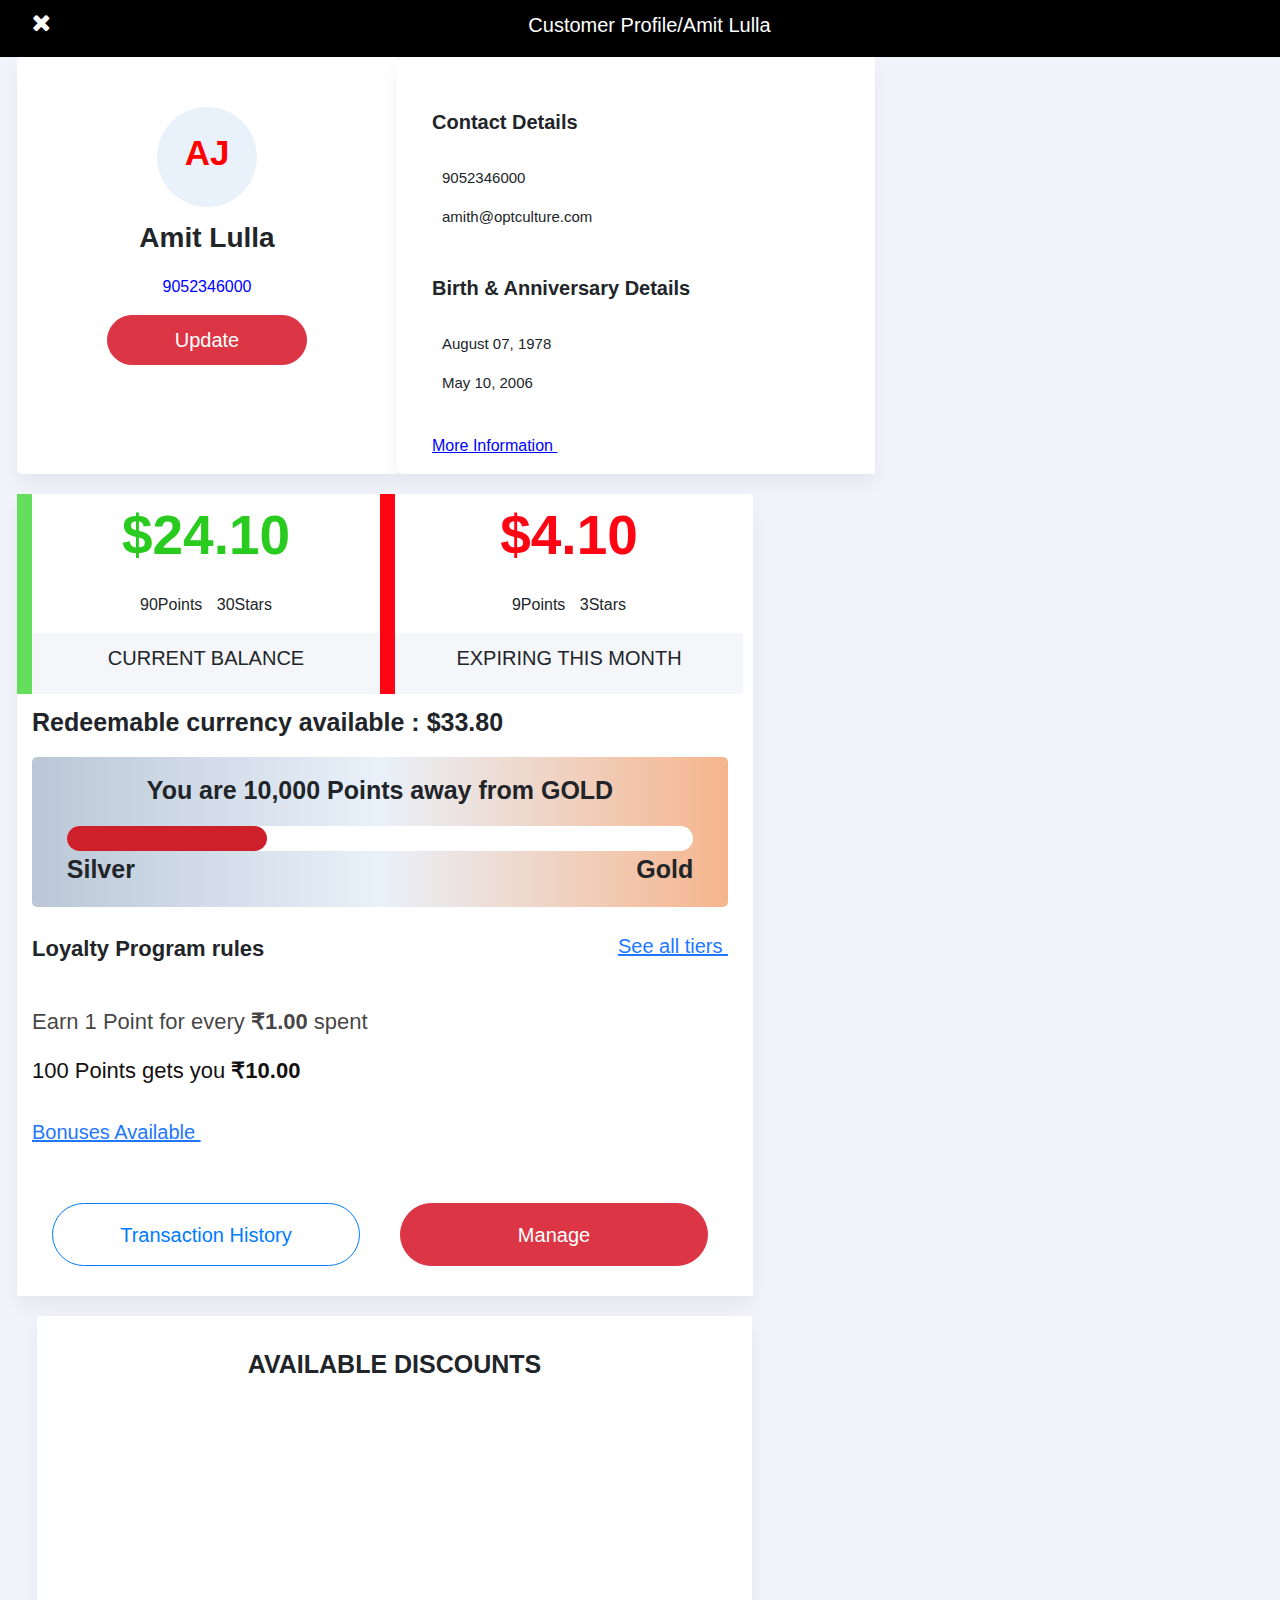
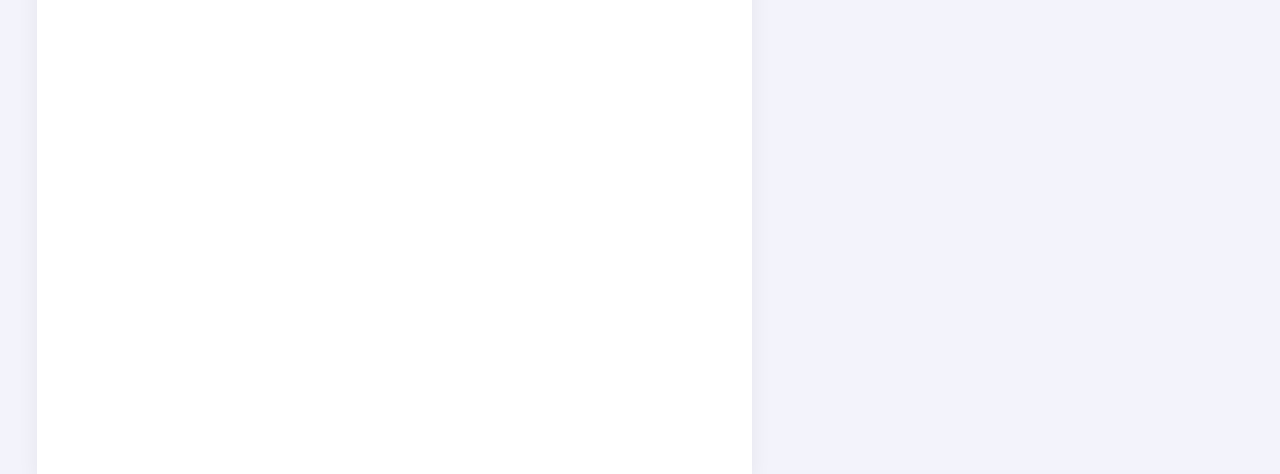
==== index.html @ b9f064d7 "image-changed" ====
<!DOCTYPE html>
<html lang="en" dir="ltr">

<head>
  <meta charset="utf-8">
  <meta name="viewport" content="width=device-width, initial-scale=1, shrink-to-fit=no" />
  <link rel="stylesheet" href="https://maxcdn.bootstrapcdn.com/bootstrap/4.0.0/css/bootstrap.min.css" integrity="sha384-Gn5384xqQ1aoWXA+058RXPxPg6fy4IWvTNh0E263XmFcJlSAwiGgFAW/dAiS6JXm" crossorigin="anonymous">
  <title></title>
  <link rel="stylesheet" href="style.css">
  <link rel="stylesheet" href="https://cdnjs.cloudflare.com/ajax/libs/font-awesome/4.7.0/css/font-awesome.min.css">
</head>

<body>
  <div class="top-black">
    <div class="top-black-bar">
      <i class="fa fa-close" style="font-size:24px;color:white"></i>
      <p>Customer Profile/Amit Lulla</p>
    </div>
  </div>
  <div class="second-row">
    <div class="row">
      <div class="profile-column">
        <div class="AJ-profile">
          AJ
        </div>
        <p class="profile-name">Amit Lulla</p>
        <p class="profile-no">9052346000</p>
        <button type="button" data-toggle="modal" data-target=".bd-example-modal-lg5" class="btn btn-danger profile-update-button">Update</button>
        <img src="img/Group 23.png" alt="" class="powered">
      </div>
      <div class="contact-column">
        <div class="row">
          <div class="contact-details">
            <p class="contact-heading">Contact Details</p>
            <p class="contact-phn"><img src="img/Icon awesome-phone-alt.svg" alt="">9052346000</p>
            <p class="contact-mail"><img src="img/Icon feather-mail.svg" alt="">amith@optculture.com</p>
            <p class="contact-aniversary">Birth & Anniversary Details</p>
            <p class="contact-date"><img src="img/XMLID_1506_.svg" alt="">August 07, 1978</p>
            <p class="contact-anniversary-date"><img src="img/anniversary.svg" alt="">May 10, 2006</p>
            <p class="contact-more" data-toggle="modal" data-target=".bd-example-modal-lg">More Information <img src="img/Icon ionic-ios-arrow-round-forward.svg" alt=""></p>
          </div>
          <div class="contact-teir-div">
            <img src="img/Group 5.svg" alt="" class="contact-tier">
          </div>
        </div>
      </div>
    </div>
  </div>
  <div class="third-row">
    <div class="row">
      <div class=" down-first">
        <div class="row">
          <div class="col-lg-6 green-border">
            <p class="money-green">$24.10</p>
            <p class="money-point"> <span style="padding-right:5px">90Points</span> <span style="padding-left:5px">30Stars</span> </p>
            <div class="money-current">
              <p>CURRENT BALANCE</p>
            </div>

          </div>
          <div class="col-lg-6 red-border">
            <p class="money-red">$4.10</p>
            <p class="money-point"> <span style="padding-right:5px">9Points</span> <span style="padding-left:5px">3Stars</span> </p>
            <div class="money-current">
              <p>EXPIRING THIS MONTH</p>
            </div>

          </div>
        </div>

        <div class="">
          <p class="redeemable">Redeemable currency available : $33.80</p>
        </div>
        <div class="gradient">
          <p>You are 10,000 Points away from GOLD</p>
          <div class="level-total">
            <div class="level-outer">
              <div class="level-inner">
              </div>
            </div>
            <div class="silver-name">
              Silver
            </div>
            <div class="gold-name">
              Gold
            </div>
          </div>

        </div>
          <div class="under-level">
            <p class="Loyalty">
              Loyalty Program rules
            </p>
            <p class="see-teir" data-toggle="modal" data-target=".bd-example-modal-lg4">
              See all tiers <img src="img/Icon ionic-ios-arrow-round-forward.svg" alt="">
            </p>
            <p class="earn">Earn 1 Point for every <strong>₹1.00</strong> spent</p>
            <p class="under-earn">100 Points gets you <strong>₹10.00</strong></p>
            <p class="bonuses-available" data-toggle="modal" data-target=".bd-example-modal-lg1">Bonuses Available <img src="img/Icon ionic-ios-arrow-round-forward.svg" alt=""></p>
          </div>
            <div class="transaction-button">
              <button type="button" class="btn btn-outline-primary" data-toggle="modal" data-target=".bd-example-modal-lg2">Transaction History</button>
              <button type="button" class="btn btn-danger">Manage</button>
            </div>
      </div>
      <div class=" vouchers">
        <div class="discounts">
          <p>AVAILABLE DISCOUNTS</p>
        </div>
        <div class="voucher-img-margin">
        <div class="vouchers-img">
          <p class="vouchers-img-heading">HOODIE</p>
          <p class="vouchers-img-content">Discount on woo-hoodie up to 300 item(s) 15% against 60 Reward type : <strong>Smiles</strong> . Add Item to Avail Discount.</p>
        </div>
        <div class="vouchers-img">
          <p class="vouchers-img-heading">Receipt-Reward</p>
          <p class="vouchers-img-content">Discount on receipt : 10% against 2 Reward type :<strong> Diamond</strong>. Buy More to Get Discount.</p>
        </div>
          <div class="vouchers-img">
            <p class="vouchers-img-heading">MultipleItem</p>
            <p class="vouchers-img-content">Discount on Polo, T-Shirt, Sunglasses items; 5% against 3 Reward type :<strong> Smiles</strong> . Add Item to Avail Discount.</p>
          </div>
        </div>
      </div>
    </div>
  </div>




  <div class="modal fade bd-example-modal-lg" tabindex="-1" role="dialog" aria-labelledby="myLargeModalLabel" aria-hidden="true">
    <div class="modal-dialog modal-lg modal-dialog-centered">
      <div class="modal-content">

        <div class="modal-body">
          <p class="more-information">More Information :</p>
          <table class="modal-table">
            <tr>
              <td class="modal-body-bold">ADDRESS</td>
              <td class="aa">:</td>
              <td>Address1 Address2 City State County Postalcode/Zip</td>
            </tr>
            <tr>
              <td class="modal-body-bold">MEMBER SINCE</td>
              <td class="aa">:</td>
              <td>July 12, 2017</td>
            </tr>
            <tr>
              <td class="modal-body-bold">FIRST CHILD'S NAME</td>
              <td class="aa">:</td>
              <td>Value</td>
            </tr>
            <tr>
              <td class="modal-body-bold">FIRST CHILD'S BIRTHDAY</td>
              <td class="aa">:</td>
              <td>Value</td>
            </tr>
            <tr>
              <td class="modal-body-bold">SECOND CHILD'S NAME</td>
              <td class="aa">:</td>
              <td>Value/Zip</td>
            </tr>
            <tr>
              <td class="modal-body-bold">ANY UDF NAME</td>
              <td class="aa">:</td>
              <td>Value</td>
            </tr>
          </table>
        </div>

      </div>
    </div>
  </div>


  <div class="modal fade bd-example-modal-lg1" tabindex="-1" role="dialog" aria-labelledby="myLargeModalLabel" aria-hidden="true">
    <div class="modal-dialog  modal-dialog-centered bonus-dialog">
      <div class="modal-content">

        <div class="modal-body  bonus-modal">
          <p class="bonuses-available-red">Bonuses Available</p>
          <table class="bonus-table">
            <tr>
              <td style="text-align:center;font-weight:bold;font-size:25px;">Reasons</td>
              <td style="text-align:center;font-weight:bold;font-size:25px;">Bonus</td>
            </tr>
            <tr>
              <td class="">On reaching leve of <strong>$1000.00 </strong> of Lifetime purchase value</td>
              <td class="bonus-center-table">$10.00</td>
            </tr>
            <tr>
              <td class="">On reaching leve of <strong>$5000.00 </strong> of Lifetime purchase value</td>
              <td class="bonus-center-table">$50.00</td>
            </tr>
            <tr>
              <td class="">On reaching leve of <strong>$100.00 </strong> of Lifetime purchase value</td>
              <td class="bonus-center-table">$5.00</td>
            </tr>
            <tr>
              <td class="">On Enrollment</td>
              <td class="bonus-center-table">$5.00</td>
            </tr>
          </table>
        </div>

      </div>
    </div>
  </div>



  <div class="modal fade bd-example-modal-lg2" tabindex="-1" role="dialog" aria-labelledby="myLargeModalLabel" aria-hidden="true">
    <div class="modal-dialog  modal-dialog-centered transaction-dialog">
      <div class="modal-content">

        <div class="modal-body  transaction-modal">
          <p class="transaction-history-red">Transaction History</p>
          <table class="transaction-table">
            <tr class="transaction-table-black-background">
              <td>Date</td>
              <td>Transaction</td>
              <td> Loyalty Earned</td>
              <td>Receipt No.</td>
              <td></td>
            </tr>
            <tbody class="transaction-body">
              <tr>
                <td class="transaction-date">16 Oct 2020</td>
                <td class="transaction-amount">$952.4</td>
                <td class="transaction-point">202 Points 73.1 Currency</td>
                <td class="transaction-no">110</td>
                <td class="transaction-receipt">View Receipt</td>
              </tr>
              <tr>
                <td class="transaction-date">16 Oct 2020</td>
                <td class="transaction-amount">$952.4</td>
                <td class="transaction-point">202 Points 73.1 Currency</td>
                <td class="transaction-no">110</td>
                <td class="transaction-receipt">View Receipt</td>
              </tr>
              <tr>
                <td class="transaction-date">16 Oct 2020</td>
                <td class="transaction-amount">$952.4</td>
                <td class="transaction-point">202 Points 73.1 Currency</td>
                <td class="transaction-no">110</td>
                <td class="transaction-receipt">View Receipt</td>
              </tr>
              <tr>
                <td class="transaction-date">16 Oct 2020</td>
                <td class="transaction-amount">$952.4</td>
                <td class="transaction-point">202 Points 73.1 Currency</td>
                <td class="transaction-no">110</td>
                <td class="transaction-receipt">View Receipt</td>
              </tr>
              <tr>
                <td class="transaction-date">16 Oct 2020</td>
                <td class="transaction-amount">$952.4</td>
                <td class="transaction-point">202 Points 73.1 Currency</td>
                <td class="transaction-no">110</td>
                <td class="transaction-receipt">View Receipt</td>
              </tr>
              <tr>
                <td class="transaction-date">16 Oct 2020</td>
                <td class="transaction-amount">$952.4</td>
                <td class="transaction-point">202 Points 73.1 Currency</td>
                <td class="transaction-no">110</td>
                <td class="transaction-receipt">View Receipt</td>
              </tr>
              <tr>
                <td class="transaction-date">16 Oct 2020</td>
                <td class="transaction-amount">$952.4</td>
                <td class="transaction-point">202 Points 73.1 Currency</td>
                <td class="transaction-no">110</td>
                <td class="transaction-receipt">View Receipt</td>
              </tr>
              <tr>
                <td class="transaction-date">16 Oct 2020</td>
                <td class="transaction-amount">$952.4</td>
                <td class="transaction-point">202 Points 73.1 Currency</td>
                <td class="transaction-no">110</td>
                <td class="transaction-receipt">View Receipt</td>
              </tr>
              <tr>
                <td class="transaction-date">16 Oct 2020</td>
                <td class="transaction-amount">$952.4</td>
                <td class="transaction-point">202 Points 73.1 Currency</td>
                <td class="transaction-no">110</td>
                <td class="transaction-receipt">View Receipt</td>
              </tr>
              <tr>
                <td class="transaction-date">16 Oct 2020</td>
                <td class="transaction-amount">$952.4</td>
                <td class="transaction-point">202 Points 73.1 Currency</td>
                <td class="transaction-no">110</td>
                <td class="transaction-receipt">View Receipt</td>
              </tr>
            </tbody>
          </table>
          <div class="transaction-button-modal">
            <button type="button" class="btn btn-danger" data-toggle="modal" data-target=".bd-example-modal-lg3">Next Page</button>
            <button type="button" class="btn btn-outline-primary" data-toggle="modal" data-target=".bd-example-modal-lg3">Previous Page</button>

          </div>

        </div>

      </div>
    </div>
  </div>



  <div class="modal fade bd-example-modal-lg4" tabindex="-1" role="dialog" aria-labelledby="myLargeModalLabel" aria-hidden="true">
    <div class="modal-dialog  modal-dialog-centered teir-dialog">
      <div class="modal-content">

        <div class="modal-body  teir-modal">
          <table class="teir-table">
            <tr class="teir-table-black-background">
              <td>Privilege Teir</td>
              <td>Privilege Name</td>
              <td> Earn Rule</td>
              <td>Redeem Rule</td>
              <td>Teir Upgrade Rule</td>
            </tr>
            <tbody class="teir-body">
              <tr>
                <td class="teir-date">Teir 1</td>
                <td class="teir-amount">Silver</td>
                <td class="teir-point">1 Point for <strong> $1.00</strong></td>
                <td class="teir-no"> <strong>$10.00</strong>  for <strong> 100 </strong>points</td>
                <td class="teir-receipt">Cross-over at <strong>$10000.00</strong> </td>
              </tr>
              <tr>
                <td class="teir-date">Teir 2</td>
                <td class="teir-amount">Gold</td>
                <td class="teir-point">1 Point for <strong> $1.00</strong></td>
                <td class="teir-no"> <strong>$10.00</strong>  for <strong> 200 </strong>points</td>
                <td class="teir-receipt">Cross-over at <strong>$20000.00</strong> </td>
              </tr>
              <tr>
                <td class="teir-date">Teir 3</td>
                <td class="teir-amount">Platinum</td>
                <td class="teir-point">1 Point for <strong> $1.00</strong></td>
                <td class="teir-no"> <strong>$10.00</strong>  for <strong> 300 </strong>points</td>
                <td class="teir-receipt"></td>
              </tr>

            </tbody>
          </table>

        </div>

      </div>
    </div>
  </div>




  <div class="modal fade bd-example-modal-lg5" tabindex="-1" role="dialog" aria-labelledby="myLargeModalLabel" aria-hidden="true">
    <div class="modal-dialog  modal-dialog-centered form-dialog">
      <div class="modal-content">

        <div class="modal-body  form-modal">

          <form>
            <div class="AJ-profile">
              AJ
            </div>
    <div class="form-row form-group form-modal-total-div">
      <div class="col">
        <input type="text" class="form-control" placeholder="First name">
      </div>
      <div class="col">
        <input type="text" class="form-control" placeholder="Last name">
      </div>
    </div>
    <div class="form-group">
    <input type="text" class="form-control" id="formGroupExampleInput" placeholder="Mobile Number">
  </div>
  <div class="form-group">
    <input type="text" class="form-control" id="formGroupExampleInput2" placeholder="Email Address">
  </div>
  <div class="form-row">
    <div class="col">
      <input type="text" class="form-control" placeholder="DOB">
    </div>
    <div class="col">
      <input type="text" class="form-control" placeholder="Anniverary Date">
    </div>
  </div>
  <p class="additional-information">Additional Information :</p>
  <div class="form-group">
  <input type="text" class="form-control" id="formGroupExampleInput" placeholder="Address Line 1">
</div>
<div class="form-group">
  <input type="text" class="form-control" id="formGroupExampleInput2" placeholder="Address Line 1">
</div>
<div class="form-row form-group">
  <div class="col">
    <input type="text" class="form-control" placeholder="City">
  </div>
  <div class="col">
    <input type="text" class="form-control" placeholder="State">
  </div>
</div>
<div class="form-row form-group">
  <div class="col">
    <input type="text" class="form-control" placeholder="Country">
  </div>
  <div class="col">
    <input type="text" class="form-control" placeholder="Postal Code/ZIP">
  </div>
</div>
<p class="additional-information">More Information :</p>
<div class="form-row form-group">
<div class="col">
  <input type="text" class="form-control" placeholder="First Child's Name">
</div>
<div class="col">
  <input type="text" class="form-control" placeholder="First Child's Birthday">
</div>
</div>
<div class="form-row form-group">
<div class="col">
  <input type="text" class="form-control" placeholder="Second Child's Name">
</div>
<div class="col">
  <input type="text" class="form-control" placeholder="Any UDF Name">
</div>
</div>
<p class="modal-form-bottom-p">Member Since :Jule 12,2017</p>
<div class="modal-form-button">
  <button type="button" class="btn btn-outline-primary">Cancel</button>
  <button type="button" class="btn btn-danger">Save</button>

</div>
  </form>

        </div>
      </div>
    </div>
  </div>
  <script src="https://code.jquery.com/jquery-3.2.1.slim.min.js" integrity="sha384-KJ3o2DKtIkvYIK3UENzmM7KCkRr/rE9/Qpg6aAZGJwFDMVNA/GpGFF93hXpG5KkN" crossorigin="anonymous"></script>
  <script src="https://cdnjs.cloudflare.com/ajax/libs/popper.js/1.12.9/umd/popper.min.js" integrity="sha384-ApNbgh9B+Y1QKtv3Rn7W3mgPxhU9K/ScQsAP7hUibX39j7fakFPskvXusvfa0b4Q" crossorigin="anonymous"></script>
  <script src="https://maxcdn.bootstrapcdn.com/bootstrap/4.0.0/js/bootstrap.min.js" integrity="sha384-JZR6Spejh4U02d8jOt6vLEHfe/JQGiRRSQQxSfFWpi1MquVdAyjUar5+76PVCmYl" crossorigin="anonymous"></script>
</body>

</html>
---- style.css ----
body{
  background-color: #F3F3FB;
  overflow-x: hidden;
}
.top-black-bar{
  width: 95%;
  margin: auto;
}
.top-black{
  background-color:black;
  color:#FFFFFF;
  padding: 10px 0px 1px 0px;
  font-size: 20px;
  width: 100vw;
}
.fa-close{
  float: left;
}
.top-black p{
  text-align: center;
}
.second-row{
  width: 95%;
  margin: auto;
}
.AJ-profile{
  background-color: #E9F1FA;
  width: 100px;
  height: 100px;
  padding-top:20px;
  text-align: center;
  font-size: 35px;
  font-weight: bold;
  color: red;
  border-radius: 100%;
  margin: auto;
  margin-top: 50px;
}
.profile-name{
  font-size: 28px;
  font-weight: bold;
  text-align: center;
  padding-top: 10px;
}
.profile-no{
  color: blue;
  text-align: center;
}
.powered{
  margin: auto;
  text-align: center;
  width: 150px;
  justify-content: center;
  align-items: center;
  display:block;
}
.profile-update{
  justify-content: center;
  align-items: center;
  margin: auto;
  text-align: center;
  display: block;
}
.profile-column{
  background-color:#FFFFFF;
  box-shadow: 0px 10px 20px #0000000F;
  border-radius: 5px 0px 0px 5px;
  padding: 0px 40px 0px 40px;
}
.contact-column{
  background-color:#FFFFFF;
  box-shadow: 0px 10px 20px #0000000F;
  border-radius: 5px 0px 0px 5px;
}
.contact-heading{
  font-size: 20px;
  font-weight: bold;

  margin-bottom: 30px;
}
.contact-phn{
  font-size: 15px;
}
.contact-phn img{
  width: 20px;
  margin-right: 10px;
}
.contact-mail{
  font-size: 15px;
}
.contact-mail img{
  width: 20px;
  margin-right: 10px;
}
.contact-aniversary{
  font-size: 20px;
  font-weight: bold;
  margin-top: 45px;
  margin-bottom: 30px;
}
.contact-date{
  font-size: 15px;
}
.contact-date img{
  width: 20px;
  margin-right: 10px;
}
.contact-anniversary-date{
  font-size: 15px;
}
.contact-anniversary-date img{
  width: 20px;
  margin-right: 10px;
}
.contact-details{
  margin-left: 30px;
  margin-top: 50px;
  padding-left: 20px;
}
.contact-more{
  color: blue;
  margin-top: 40px;
  text-decoration: underline;
  cursor: pointer;
}
.contact-more img{
  width: 15px;
}
.contact-tier{
  width: 610px;
  margin: auto;
  margin-top: 30px
}
.contact-teir-div{
  margin: 0px 120px 0px 80px;
}
.third-row{
  width: 95%;
  margin: auto;
  border-radius: 5px 5px 0px 0px;
}
.third-row .row{
}
.money-green{
  color: #2ACB1F;
  font-size: 55px;
  font-weight: bold;
  text-align: center;
}
.money-point{
  text-align: center;
}
.money-current{
  font-size: 20px;
  text-align: center;
  background-color: #ABBAD321;
  padding: 10px 0px 5px 0px;
  width: 100%;
  font-weight: 500;
}
.green-border{
  border-left:15px solid #65DD5D;
  margin-left: 0;
  padding-left: 0;
  padding-right: 0;
}
.money-red{
  color:#FF0513;
  font-size: 55px;
  font-weight: bold;
  text-align: center;
}
.red-border{
  border-left:15px solid #FF0513;
  margin-left: 0;
  padding-left: 0;
  padding-right: 0;
}
.redeemable{
  font-size: 25px;
  font-weight: bold;
  margin-top: 10px;
}
.gradient{
   background-image: linear-gradient(to right, #BAC7D6,#E9F1FA,#F6B58D);
  font-size: 25px;
  text-align: center;
  font-weight: bold;
  height: 150px;
  padding: 15px 0px 10px 0px;
  border-radius: 5px;
}
.level-outer{
  height: 25px;
  background-color: #FFFFFF;
  border-radius: 20px;
  margin: auto;
}
.level-inner{
  width: 200px;
  height: 25px;
  background-color: #CD202A;
  border-radius: 20px;
}
.silver-name{
  font-size: 25px;
  font-weight: bold;
  float: left;
}
.level-total{
  margin: auto;
  width: 90%;
}
.gold-name{
  float: right;
}
.Loyalty{
  font-size: 22px;
  font-weight: bold;
}
.see-teir{
  color: #1D77FF;
  text-decoration: underline;
  font-size: 20px;
  position:relative;
  top:-50px;
  float: right;
  cursor: pointer;
}
.under-level{
  margin: 25px 0px 5px 0px;
}
.earn{
  margin-top: 40px;
  color: #131010CC;
  font-size: 22px;
}
.under-earn{
  color: #131010;
  font-size: 22px;
}
.bonuses-available{
  margin-top: 30px;
  font-size: 20px;
  color: #1D77FF;
  text-decoration: underline;
  cursor: pointer;
}
.down-first{
  box-shadow: 0px 10px 20px #0000000F;
  margin-top: 20px;
  background-color: white;
  float: right;
  padding: 0px 25px 0px 15px;
}
.transaction-button button{
  margin:40px 20px 10px 20px;
  width: 308px;
  height: 63px;
  border-radius: 40px;
  font-weight: 500;
  font-size: 20px;
}
.transaction-button{
  justify-content: center;
  align-items: center;
  margin: auto;
  display: flex;
  margin-bottom: 20px;
}
.vouchers{
  box-shadow: 0px 10px 20px #0000000F;
  background-color: white;
  margin-top: 20px;
  float: right;
  padding: 0px 100px 0px 100px;
  float:right;
  margin-left: 20px;
}
.discounts{
  text-align: center;
  font-weight:bold;
  font-size: 25px;
  margin-top: 30px;
}
.vouchers-img{
  background-image: url('img/Group 8.svg');
  width:515px;
  height: 160px;
  background-repeat: no-repeat;
  background-size: cover;
  background-position: center;
    margin: auto;
}
.voucher-img-margin{
  margin-top: 110px;
}
.vouchers-img{
  margin-top: 50px;
  text-align: center;
  color: #FFFFFF;
  padding-top: 10px;
}
.vouchers-img-heading{
font-weight: bold;
font-size: 25px;
}
.vouchers-img-content{
  width: 65%;
  margin: auto;
}
.more-information{
  text-align: center;
  font-weight: bold;
}
.modal-body-bold{
  font-weight: 500;
  font-style: 50px;
  width: 250px;
}
.modal-table td{
  padding: 10px 0px 5px 10px;
}
.modal-lg{
  max-width: 650px;
}
.modal-content{
  padding-bottom: 10px;
  padding-top: 10px;
}


.bonuses-available-red{
  color: red;
  font-size: 35px;
  font-weight: bold;
  text-align: center;
}
.bonus-table{
  width: 100%;
}
.bonus-table td{
  border: 3px dashed lightgrey;
  font-size: 25px;
  padding: 20px 20px 20px 20px;
  font-weight: 500;
}
.bonus-center-table{
  text-align: center;
  width: 300px;
}
.bonus-modal{
  padding: 100px;
}
.bonus-dialog{
  max-width: 1250px;
}


.transaction-dialog{
  max-width: 1200px;
}
.transaction-table{
  margin: auto;
  width: 100%;
  text-align: center;
}
.transaction-body td{
  border: 3px dashed lightgrey;
  font-size: 22px;
  text-align: center;
  padding: 10px 0px 10px 0px;
}
.transaction-history-red{
  font-size: 35px;
  text-align: center;
  font-weight: bold;
  color: red;
  margin: 10px auto 30px auto;
}
.transaction-table-black-background{
  background-color: black;
  color: white;
  text-align: center;
  font-size: 20px;
}
.transaction-point{
  color:#16c93d;
  font-weight: 500;
}
.transaction-receipt{
  color: blue;
  cursor: pointer;
  text-decoration: underline;
  font-weight: 500;
}
.transaction-date{
  font-weight: normal;
}
.transaction-amount{
  font-weight: 500;
}
.transaction-button-modal button{
  border-radius: 20px;
  margin: 20px 5px 20px 5px;
  width: 150px;
  float: right;
}
.transaction-no{
  font-weight: 500;
}



.teir-dialog{
  max-width: 1000px;
}
.teir-table{
  margin: auto;
  width: 100%;
  text-align: center;
}
.teir-body td{
  border: 3px dashed lightgrey;
  font-size: 20px;
  text-align: center;
  padding: 10px 10px 10px 10px;
}
.teir-table-black-background{
  background-color: black;
  color: white;
  text-align: center;
  font-size: 20px;
}
.teir-table-black-background td{
padding: 10px 0px 10px 0px;

}
.teir-point{
  font-weight: 500;
}
.teir-receipt{
  font-weight: 500;
}
.teir-date{
  font-weight: 500;
}
.teir-amount{
  font-weight: 500;
}
.teir-no{
  font-weight: 500;
}
.teir-modal{
  padding: 40px;
}
.profile-update-button{
  width: 200px;
  height: 50px;
  margin-bottom: 15px;
  font-size: 20px;
  border-radius: 30px;
  margin: 0px 50px 15px 50px;
}

.form-modal input{
  height: 50px;
  width: 100%;
  background-color:#e9e6ed;
}
.form-dialog{
  max-width: 800px;
}
.form-modal-total-div{
  margin-top: 30px;
}
.form-modal{
  padding: 20px 60px 30px 60px;;
}
.additional-information{
  font-size: 25px;
  font-weight: bold;
  margin-top: 30px;
}
.modal-form-bottom-p{
  text-align: center;
  color: grey;
}
.modal-form-button button{
  width: 110px;
  border-radius: 30px;
  margin: 0px 5px 0px 5px;
}
.modal-form-button{
  text-align: center;
  margin-top: 30px;
}


@media screen and (max-width:1516px) {
.top-black{
  width: 100%;
}
}
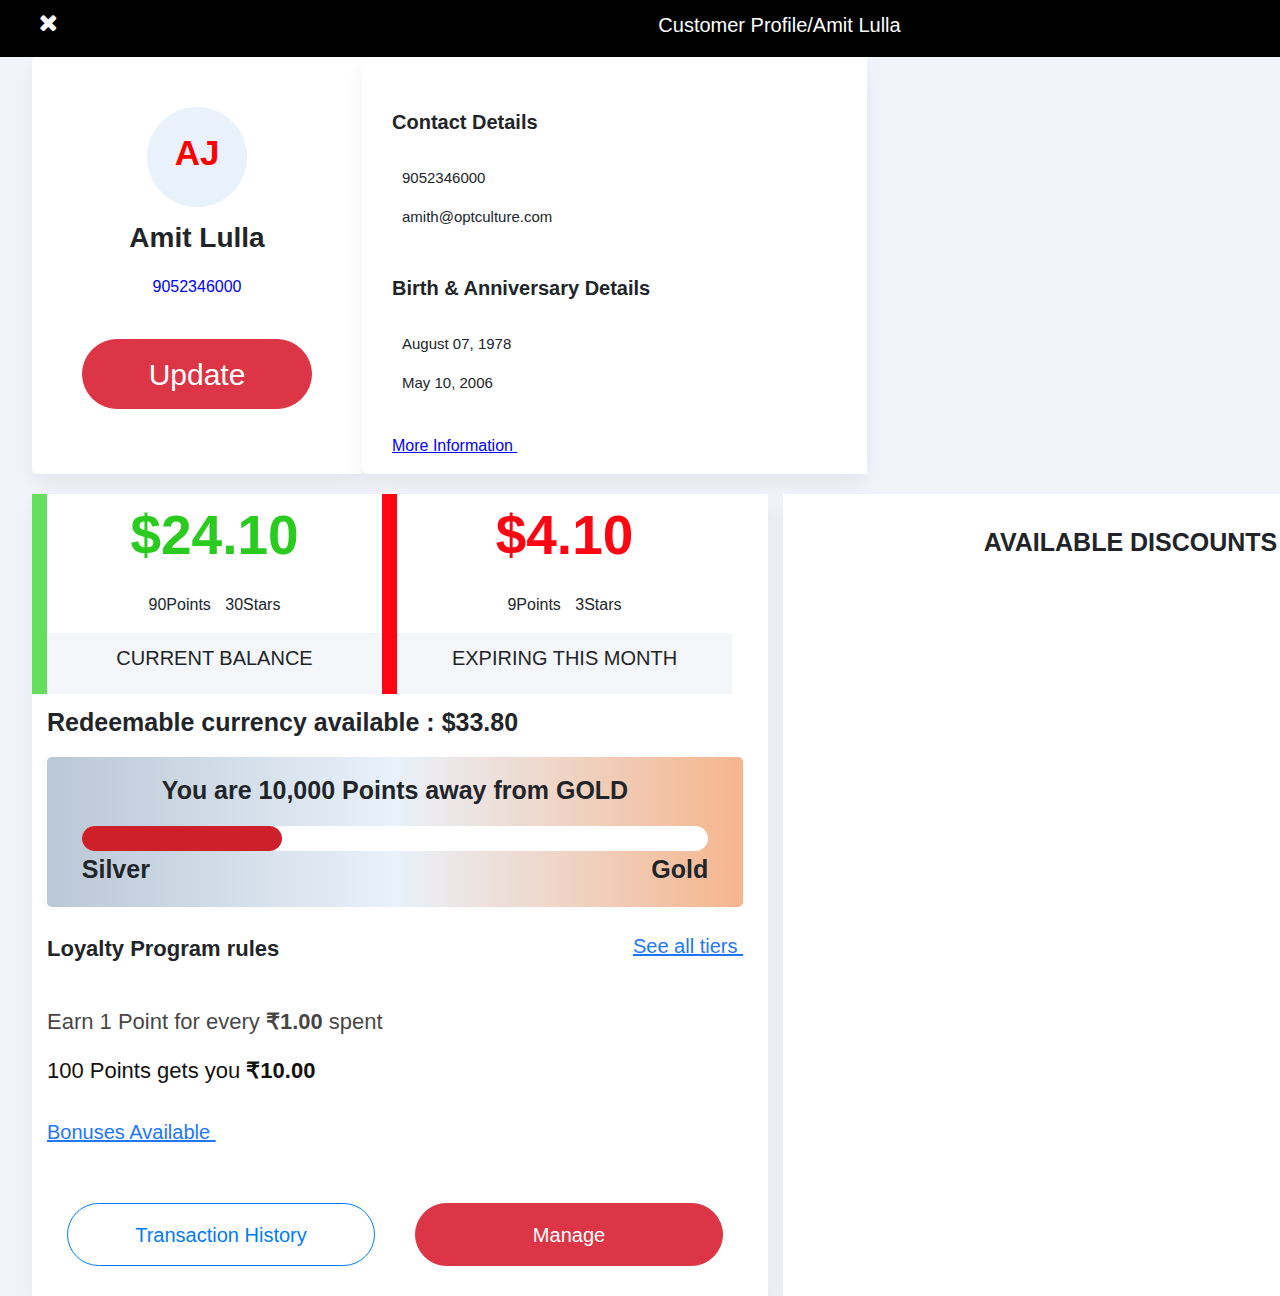
==== commit 96973c2b: "final responsive" ====
--- a/index.html
+++ b/index.html
@@ -3,7 +3,7 @@
 
 <head>
   <meta charset="utf-8">
-  <meta name="viewport" content="width=device-width, initial-scale=1, shrink-to-fit=no" />
+  <meta name="viewport" content="width=device-width, initial-scale=1, shrink-to-fit=no" >
   <link rel="stylesheet" href="https://maxcdn.bootstrapcdn.com/bootstrap/4.0.0/css/bootstrap.min.css" integrity="sha384-Gn5384xqQ1aoWXA+058RXPxPg6fy4IWvTNh0E263XmFcJlSAwiGgFAW/dAiS6JXm" crossorigin="anonymous">
   <title></title>
   <link rel="stylesheet" href="style.css">
@@ -11,14 +11,16 @@
 </head>
 
 <body>
+<div class="" style="">
   <div class="top-black">
     <div class="top-black-bar">
       <i class="fa fa-close" style="font-size:24px;color:white"></i>
       <p>Customer Profile/Amit Lulla</p>
     </div>
   </div>
+    <div class="">
   <div class="second-row">
-    <div class="row">
+    <div class="qq">
       <div class="profile-column">
         <div class="AJ-profile">
           AJ
@@ -29,7 +31,7 @@
         <img src="img/Group 23.png" alt="" class="powered">
       </div>
       <div class="contact-column">
-        <div class="row">
+        <div class="rr">
           <div class="contact-details">
             <p class="contact-heading">Contact Details</p>
             <p class="contact-phn"><img src="img/Icon awesome-phone-alt.svg" alt="">9052346000</p>
@@ -47,10 +49,10 @@
     </div>
   </div>
   <div class="third-row">
-    <div class="row">
+    <div class="tt">
       <div class=" down-first">
-        <div class="row">
-          <div class="col-lg-6 green-border">
+        <div class="yy">
+          <div class=" green-border">
             <p class="money-green">$24.10</p>
             <p class="money-point"> <span style="padding-right:5px">90Points</span> <span style="padding-left:5px">30Stars</span> </p>
             <div class="money-current">
@@ -58,7 +60,7 @@
             </div>
 
           </div>
-          <div class="col-lg-6 red-border">
+          <div class=" red-border">
             <p class="money-red">$4.10</p>
             <p class="money-point"> <span style="padding-right:5px">9Points</span> <span style="padding-left:5px">3Stars</span> </p>
             <div class="money-current">
@@ -125,6 +127,8 @@
     </div>
   </div>
 
+</div>
+</div>
 
 
 
--- a/style.css
+++ b/style.css
@@ -1,6 +1,48 @@
+@media (width:414px) {
+  .vouchers{
+    box-shadow: 0px 10px 20px #0000000F;
+    background-color: white;
+    margin-top: 20px;
+    padding-bottom: 50px;
+  }
+  .discounts{
+    text-align: center;
+    font-weight:bold;
+    font-size: 25px;
+    margin-top: 30px;
+  }
+  .vouchers-img{
+    background-image: url('img/Group 8.svg');
+    width:100%;
+    height: 160px;
+    background-repeat: no-repeat;
+    background-size:cover;
+    background-position: center;
+      margin: auto;
+  }
+  .voucher-img-margin{
+    margin-top: 60px;
+  }
+  .vouchers-img{
+    text-align: center;
+    color: #FFFFFF;
+    padding-top: 10px;
+    margin-top: 40px;
+  }
+  .vouchers-img-heading{
+  font-weight: bold;
+  font-size: 25px;
+  }
+  .vouchers-img-content{
+    width: 75%;
+    font-size: 33px;
+    padding-top: 20px !important;
+    color: blue;
+  }
+}
+@media (min-width:1025px) {
 body{
   background-color: #F3F3FB;
-  overflow-x: hidden;
 }
 .top-black-bar{
   width: 95%;
@@ -11,7 +53,19 @@
   color:#FFFFFF;
   padding: 10px 0px 1px 0px;
   font-size: 20px;
-  width: 100vw;
+  width: 1540px;
+}
+.qq{
+  display:flex;
+}
+.rr{
+  display:flex;
+}
+.tt{
+  display:flex;
+}
+.yy{
+  display:flex;
 }
 .fa-close{
   float: left;
@@ -65,7 +119,7 @@
   background-color:#FFFFFF;
   box-shadow: 0px 10px 20px #0000000F;
   border-radius: 5px 0px 0px 5px;
-  padding: 0px 40px 0px 40px;
+  padding: 0px 50px 0px 50px;
 }
 .contact-column{
   background-color:#FFFFFF;
@@ -113,9 +167,10 @@
   margin-right: 10px;
 }
 .contact-details{
-  margin-left: 30px;
+  margin-left: 20px;
   margin-top: 50px;
-  padding-left: 20px;
+  padding:0px 10px 0px 10px;
+  width: 300px;
 }
 .contact-more{
   color: blue;
@@ -128,11 +183,12 @@
 }
 .contact-tier{
   width: 610px;
-  margin: auto;
   margin-top: 30px
+
 }
 .contact-teir-div{
-  margin: 0px 120px 0px 80px;
+  margin: 0px 105px 0px 80px;
+  float:right;
 }
 .third-row{
   width: 95%;
@@ -163,6 +219,8 @@
   margin-left: 0;
   padding-left: 0;
   padding-right: 0;
+  width: 350px;
+  margin-left: -15px;
 }
 .money-red{
   color:#FF0513;
@@ -175,6 +233,7 @@
   margin-left: 0;
   padding-left: 0;
   padding-right: 0;
+  width: 350px;
 }
 .redeemable{
   font-size: 25px;
@@ -273,9 +332,9 @@
   background-color: white;
   margin-top: 20px;
   float: right;
-  padding: 0px 100px 0px 100px;
+  padding: 0px 90px 0px 90px;
   float:right;
-  margin-left: 20px;
+  margin-left: 15px;
 }
 .discounts{
   text-align: center;
@@ -455,12 +514,14 @@
   padding: 40px;
 }
 .profile-update-button{
-  width: 200px;
-  height: 50px;
-  margin-bottom: 15px;
-  font-size: 20px;
-  border-radius: 30px;
-  margin: 0px 50px 15px 50px;
+  width: 230px;
+  height: 70px;
+  font-size: 30px;
+  border-radius: 40px;
+  display: block;
+  margin: auto;
+  margin-bottom: 20px;
+  margin-top: 40px;
 }
 
 .form-modal input{
@@ -495,10 +556,1606 @@
   text-align: center;
   margin-top: 30px;
 }
-
-
-@media screen and (max-width:1516px) {
-.top-black{
-  width: 100%;
-}
-}
+}
+
+
+
+@media (max-width:1024px) and (min-width:321px){
+  html{
+    overflow-x:hidden;
+
+  }
+  .top-black-bar{
+    width: 95%;
+    margin: auto;
+  }
+  .top-black{
+    background-color:black;
+    color:#FFFFFF;
+    padding: 10px 0px 1px 0px;
+    font-size: 20px;
+    width: 100%;
+  }
+  .fa-close{
+    float: left;
+  }
+  .top-black p{
+    text-align: center;
+  }
+  .second-row{
+    width: 95%;
+    margin: auto;
+  }
+  .qq{
+    display: block;
+  }
+  .AJ-profile{
+    background-color: #E9F1FA;
+    width: 150px;
+    height: 150px;
+    padding-top:35px;
+    text-align: center;
+    font-size: 55px;
+    font-weight: bold;
+    color: red;
+    border-radius: 100%;
+    margin: auto;
+    margin-top: 50px;
+  }
+  .profile-name{
+    font-size: 35px;
+    font-weight: bold;
+    text-align: center;
+    padding-top: 20px;
+  }
+  .profile-no{
+    color: blue;
+    text-align: center;
+    font-size: 25px;
+  }
+  .powered{
+    margin: auto;
+    width: 200px;
+    align-items: center;
+    display:block;
+    padding-bottom: 30px;
+  }
+  .profile-update{
+    justify-content: center;
+    align-items: center;
+    margin: auto;
+    text-align: center;
+    display: block;
+  }
+  .profile-column{
+    background-color:#FFFFFF;
+    box-shadow: 0px 10px 20px #0000000F;
+    border-radius: 5px 0px 0px 5px;
+    padding: 0px 40px 0px 40px;
+  }
+  .profile-update-button{
+    width: 230px;
+    height: 70px;
+    font-size: 30px;
+    border-radius: 40px;
+    display: block;
+    margin: auto;
+    margin-bottom: 20px;
+    margin-top: 40px;
+  }
+  .rr{
+    display:block;
+  }
+  .contact-column{
+    background-color:#FFFFFF;
+    box-shadow: 0px 10px 20px #0000000F;
+    border-radius: 5px 0px 0px 5px;
+  }
+  .contact-heading{
+    font-size: 25px;
+    font-weight: bold;
+    margin-bottom: 30px;
+  }
+  .contact-phn{
+    font-size: 20px;
+  }
+  .contact-phn img{
+    width: 20px;
+    margin-right: 10px;
+  }
+  .contact-mail{
+    font-size: 20px;
+  }
+  .contact-mail img{
+    width: 20px;
+    margin-right: 10px;
+  }
+  .contact-aniversary{
+    font-size: 25px;
+    font-weight: bold;
+    margin-top: 45px;
+    margin-bottom: 30px;
+  }
+  .contact-date{
+    font-size: 20px;
+  }
+  .contact-date img{
+    width: 20px;
+    margin-right: 10px;
+  }
+  .contact-anniversary-date{
+    font-size: 20px;
+  }
+  .contact-anniversary-date img{
+    width: 20px;
+    margin-right: 10px;
+  }
+  .contact-details{
+    margin-top: 50px;
+    padding-left: 10px;
+  }
+  .contact-more{
+    color: blue;
+    margin-top: 40px;
+    text-decoration: underline;
+    cursor: pointer;
+    font-size: 20px;
+  }
+  .contact-more img{
+    width: 25px;
+  }
+  .contact-tier{
+    width: 100%;
+    margin-top: 30px;
+    margin:-5px;
+  }
+  .contact-teir-div{
+    margin: 0;
+  }
+  .third-row{
+    width: 95%;
+    margin: auto;
+    border-radius: 5px 5px 0px 0px;
+  }
+  .third-row .row{
+  }
+
+  .tt{
+    display: block;
+  }
+  .yy{
+    display: block;
+  }
+  .money-green{
+    color: #2ACB1F;
+    font-size: 55px;
+    font-weight: bold;
+    text-align: center;
+  }
+  .money-point{
+    text-align: center;
+  }
+  .money-current{
+    font-size: 20px;
+    text-align: center;
+    background-color: #ABBAD321;
+    padding: 10px 0px 5px 0px;
+    width: 100%;
+    font-weight: 500;
+  }
+  .green-border{
+    border-left:15px solid #65DD5D;
+    margin-left: 0;
+    padding-left: 0;
+    padding-right: 0;
+  }
+  .money-red{
+    color:#FF0513;
+    font-size: 55px;
+    font-weight: bold;
+    text-align: center;
+  }
+  .red-border{
+    border-left:15px solid #FF0513;
+    margin-left: 0;
+    padding-left: 0;
+    padding-right: 0;
+  }
+  .redeemable{
+    font-size: 18px;
+    font-weight: bold;
+    margin-top: 10px;
+  }
+  .gradient{
+     background-image: linear-gradient(to right, #BAC7D6,#E9F1FA,#F6B58D);
+    height: 170px;
+    padding: 20px 5px 10px 5px;
+    border-radius: 5px;
+  }
+  .gradient p{
+    font-size: 22px;
+    text-align: center;
+    font-weight: bold;
+  }
+  .level-outer{
+    height: 25px;
+    background-color: #FFFFFF;
+    border-radius: 20px;
+    margin: auto;
+  }
+  .level-inner{
+    width: 200px;
+    height: 25px;
+    background-color: #CD202A;
+    border-radius: 20px;
+  }
+  .silver-name{
+    font-size: 25px;
+    font-weight: bold;
+    float: left;
+  }
+  .level-total{
+    margin: auto;
+    width: 90%;
+  }
+  .gold-name{
+    float: right;
+    font-size: 25px;
+    font-weight: bold;
+  }
+  .Loyalty{
+    font-size: 22px;
+    font-weight: bold;
+  }
+  .see-teir{
+    color: #1D77FF;
+    text-decoration: underline;
+    font-size: 20px;
+    cursor: pointer;
+  }
+  .under-level{
+    margin: 25px 0px 5px 0px;
+  }
+  .earn{
+    margin-top: 40px;
+    color: #131010CC;
+    font-size: 22px;
+  }
+  .under-earn{
+    color: #131010;
+    font-size: 22px;
+  }
+  .bonuses-available{
+    margin-top: 30px;
+    font-size: 20px;
+    color: #1D77FF;
+    text-decoration: underline;
+    cursor: pointer;
+  }
+  .down-first{
+    box-shadow: 0px 10px 20px #0000000F;
+    margin-top: 20px;
+    background-color: white;
+    padding-bottom:40px;
+  }
+  .transaction-button button{
+    width: 308px;
+    height: 63px;
+    border-radius: 40px;
+    font-weight: 500;
+    font-size: 20px;
+    display: block;
+    margin: 20px auto 5px auto;
+  }
+  .transaction-button{
+    display: block;
+    margin-bottom: 20px;
+    margin-top: 40px;
+  }
+  .vouchers{
+    box-shadow: 0px 10px 20px #0000000F;
+    background-color: white;
+    margin-top: 20px;
+  }
+  .discounts{
+    text-align: center;
+    font-weight:bold;
+    font-size: 25px;
+    margin-top: 30px;
+  }
+  .vouchers-img{
+    background-image: url('img/Group 8.svg');
+    width:100%;
+    height: 160px;
+    background-repeat: no-repeat;
+    background-size:contain;
+      margin: auto;
+  }
+  .voucher-img-margin{
+    margin-top: 60px;
+  }
+  .vouchers-img{
+    text-align: center;
+    color: #FFFFFF;
+    padding-top: 2px;
+  }
+  .vouchers-img-heading{
+  font-weight: bold;
+  font-size: 15px;
+  }
+  .vouchers-img-content{
+    width: 80%;
+    margin: -17px auto 0px auto;
+    font-size: 15px;
+  }
+
+  .more-information{
+    text-align: center;
+    font-weight: bold;
+  }
+  .modal-body-bold{
+    font-weight: 500;
+    font-style: 50px;
+    width: 250px;
+  }
+  .modal-table td{
+    padding: 10px 0px 5px 10px;
+  }
+  .modal-lg{
+    max-width: 650px;
+  }
+  .modal-content{
+    padding-bottom: 10px;
+    padding-top: 10px;
+  }
+
+
+  .bonuses-available-red{
+    color: red;
+    font-size: 35px;
+    font-weight: bold;
+    text-align: center;
+  }
+  .bonus-table{
+    width: 100%;
+  }
+  .bonus-table td{
+    border: 3px dashed lightgrey;
+    font-size: 15px;
+    padding: 10px 10px 10px 10px;
+    font-weight: 500;
+  }
+  .bonus-center-table{
+    text-align: center;
+    width: 20px;
+  }
+  .bonus-modal{
+    padding: 10px;
+  }
+  .bonus-dialog{
+    max-width: 1250px;
+  }
+
+
+  .transaction-dialog{
+    max-width: 1200px;
+  }
+  .transaction-table{
+    margin: auto;
+    width: 100%;
+    text-align: center;
+  }
+  .transaction-body td{
+    border: 3px dashed lightgrey;
+    font-size: 10px;
+    text-align: center;
+    padding: 5px 0px 5px 0px;
+  }
+  .transaction-history-red{
+    font-size: 25px;
+    text-align: center;
+    font-weight: bold;
+    color: red;
+    margin: 5px auto 20px auto;
+  }
+  .transaction-table-black-background{
+    background-color: black;
+    color: white;
+    text-align: center;
+    font-size: 10px;
+  }
+  .transaction-point{
+    color:#16c93d;
+    font-weight: 500;
+  }
+  .transaction-receipt{
+    color: blue;
+    cursor: pointer;
+    text-decoration: underline;
+    font-weight: 500;
+  }
+  .transaction-date{
+    font-weight: normal;
+  }
+  .transaction-amount{
+    font-weight: 500;
+  }
+  .transaction-button-modal button{
+    border-radius: 20px;
+    margin: 20px 5px 5px 5px;
+    float: right;
+  }
+    .transaction-button-modal{
+      margin-top: 10px;
+    }
+  .transaction-no{
+    font-weight: 500;
+  }
+
+
+
+  .teir-dialog{
+    max-width: 1000px;
+  }
+  .teir-table{
+    margin: auto;
+    width: 100%;
+    text-align: center;
+  }
+  .teir-body td{
+    border: 3px dashed lightgrey;
+    font-size: 10px;
+    text-align: center;
+    padding: 5px 5px 5px 5px;
+  }
+  .teir-table-black-background{
+    background-color: black;
+    color: white;
+    text-align: center;
+    font-size: 7px;
+  }
+  .teir-table-black-background td{
+  padding: 5px 5px 5px 5px;
+
+  }
+  .teir-point{
+    font-weight: 500;
+  }
+  .teir-receipt{
+    font-weight: 500;
+  }
+  .teir-date{
+    font-weight: 500;
+  }
+  .teir-amount{
+    font-weight: 500;
+  }
+  .teir-no{
+    font-weight: 500;
+  }
+  .teir-modal{
+    padding: 5px;
+  }
+  .profile-update-button{
+    width: 230px;
+    height: 70px;
+    font-size: 30px;
+    border-radius: 40px;
+    display: block;
+    margin: auto;
+    margin-bottom: 20px;
+    margin-top: 40px;
+  }
+  .form-modal input{
+    height: 50px;
+    width: 100%;
+    background-color:#e9e6ed;
+    font-size: 11px;
+  }
+  .form-dialog{
+    max-width: 350px;
+  }
+  .form-modal-total-div{
+    margin-top: 30px;
+  }
+  .form-modal{
+    padding: 0px 10px 10px 10px;
+    margin-top: -10px;
+  }
+  .additional-information{
+    font-size: 15px;
+    font-weight: bold;
+    margin-top: 30px;
+  }
+  .modal-form-bottom-p{
+    text-align: center;
+    color: grey;
+    font-size: 10px;
+  }
+  .modal-form-button button{
+    width: 110px;
+    border-radius: 30px;
+    margin: 0px 5px 0px 5px;
+  }
+  .modal-form-button{
+    text-align: center;
+    margin-top: 30px;
+  }
+}
+
+
+
+
+@media (max-width:320px) and (min-width:300px){
+  .top-black-bar{
+    width: 95%;
+    margin: auto;
+  }
+  .top-black{
+    background-color:black;
+    color:#FFFFFF;
+    padding: 10px 0px 1px 0px;
+    font-size: 20px;
+    width: 100%;
+  }
+  .fa-close{
+    float: left;
+  }
+  .top-black p{
+    text-align: center;
+  }
+  .second-row{
+    width: 95%;
+    margin: auto;
+  }
+  .qq{
+    display: block;
+  }
+  .AJ-profile{
+    background-color: #E9F1FA;
+    width: 150px;
+    height: 150px;
+    padding-top:35px;
+    text-align: center;
+    font-size: 55px;
+    font-weight: bold;
+    color: red;
+    border-radius: 100%;
+    margin: auto;
+    margin-top: 50px;
+  }
+  .profile-name{
+    font-size: 35px;
+    font-weight: bold;
+    text-align: center;
+    padding-top: 20px;
+  }
+  .profile-no{
+    color: blue;
+    text-align: center;
+    font-size: 25px;
+  }
+  .powered{
+    margin: auto;
+    width: 200px;
+    align-items: center;
+    display:block;
+    padding-bottom: 30px;
+  }
+  .profile-update{
+    justify-content: center;
+    align-items: center;
+    margin: auto;
+    text-align: center;
+    display: block;
+  }
+  .profile-column{
+    background-color:#FFFFFF;
+    box-shadow: 0px 10px 20px #0000000F;
+    border-radius: 5px 0px 0px 5px;
+    padding: 0px 40px 0px 40px;
+  }
+  .profile-update-button{
+    width: 230px;
+    height: 70px;
+    font-size: 30px;
+    border-radius: 40px;
+    display: block;
+    margin: auto;
+    margin-bottom: 20px;
+    margin-top: 40px;
+  }
+  .rr{
+    display:block;
+  }
+  .contact-column{
+    background-color:#FFFFFF;
+    box-shadow: 0px 10px 20px #0000000F;
+    border-radius: 5px 0px 0px 5px;
+  }
+  .contact-heading{
+    font-size: 25px;
+    font-weight: bold;
+    margin-bottom: 30px;
+  }
+  .contact-phn{
+    font-size: 20px;
+  }
+  .contact-phn img{
+    width: 20px;
+    margin-right: 10px;
+  }
+  .contact-mail{
+    font-size: 20px;
+  }
+  .contact-mail img{
+    width: 20px;
+    margin-right: 10px;
+  }
+  .contact-aniversary{
+    font-size: 25px;
+    font-weight: bold;
+    margin-top: 45px;
+    margin-bottom: 30px;
+  }
+  .contact-date{
+    font-size: 20px;
+  }
+  .contact-date img{
+    width: 20px;
+    margin-right: 10px;
+  }
+  .contact-anniversary-date{
+    font-size: 20px;
+  }
+  .contact-anniversary-date img{
+    width: 20px;
+    margin-right: 10px;
+  }
+  .contact-details{
+    margin-top: 50px;
+    padding-left: 10px;
+  }
+  .contact-more{
+    color: blue;
+    margin-top: 40px;
+    text-decoration: underline;
+    cursor: pointer;
+    font-size: 20px;
+  }
+  .contact-more img{
+    width: 25px;
+  }
+  .contact-tier{
+    width: 100%;
+    margin-top: 30px;
+    margin:-5px;
+  }
+  .contact-teir-div{
+    margin: 0;
+  }
+  .third-row{
+    width: 95%;
+    margin: auto;
+    border-radius: 5px 5px 0px 0px;
+  }
+  .third-row .row{
+  }
+
+  .tt{
+    display: block;
+  }
+  .yy{
+    display: block;
+  }
+  .money-green{
+    color: #2ACB1F;
+    font-size: 55px;
+    font-weight: bold;
+    text-align: center;
+  }
+  .money-point{
+    text-align: center;
+  }
+  .money-current{
+    font-size: 20px;
+    text-align: center;
+    background-color: #ABBAD321;
+    padding: 10px 0px 5px 0px;
+    width: 100%;
+    font-weight: 500;
+  }
+  .green-border{
+    border-left:15px solid #65DD5D;
+    margin-left: 0;
+    padding-left: 0;
+    padding-right: 0;
+  }
+  .money-red{
+    color:#FF0513;
+    font-size: 55px;
+    font-weight: bold;
+    text-align: center;
+  }
+  .red-border{
+    border-left:15px solid #FF0513;
+    margin-left: 0;
+    padding-left: 0;
+    padding-right: 0;
+  }
+  .redeemable{
+    font-size: 18px;
+    font-weight: bold;
+    margin-top: 10px;
+  }
+  .gradient{
+     background-image: linear-gradient(to right, #BAC7D6,#E9F1FA,#F6B58D);
+    height: 170px;
+    padding: 20px 5px 10px 5px;
+    border-radius: 5px;
+  }
+  .gradient p{
+    font-size: 22px;
+    text-align: center;
+    font-weight: bold;
+  }
+  .level-outer{
+    height: 25px;
+    background-color: #FFFFFF;
+    border-radius: 20px;
+    margin: auto;
+  }
+  .level-inner{
+    width: 200px;
+    height: 25px;
+    background-color: #CD202A;
+    border-radius: 20px;
+  }
+  .silver-name{
+    font-size: 25px;
+    font-weight: bold;
+    float: left;
+  }
+  .level-total{
+    margin: auto;
+    width: 90%;
+  }
+  .gold-name{
+    float: right;
+    font-size: 25px;
+    font-weight: bold;
+  }
+  .Loyalty{
+    font-size: 22px;
+    font-weight: bold;
+  }
+  .see-teir{
+    color: #1D77FF;
+    text-decoration: underline;
+    font-size: 20px;
+    cursor: pointer;
+  }
+  .under-level{
+    margin: 25px 0px 5px 0px;
+  }
+  .earn{
+    margin-top: 40px;
+    color: #131010CC;
+    font-size: 22px;
+  }
+  .under-earn{
+    color: #131010;
+    font-size: 22px;
+  }
+  .bonuses-available{
+    margin-top: 30px;
+    font-size: 20px;
+    color: #1D77FF;
+    text-decoration: underline;
+    cursor: pointer;
+  }
+  .down-first{
+    box-shadow: 0px 10px 20px #0000000F;
+    margin-top: 20px;
+    background-color: white;
+    padding-bottom:40px;
+  }
+  .transaction-button button{
+    width: 308px;
+    height: 63px;
+    border-radius: 40px;
+    font-weight: 500;
+    font-size: 20px;
+    display: block;
+    margin: 20px auto 5px auto;
+  }
+  .transaction-button{
+    display: block;
+    margin-bottom: 20px;
+    margin-top: 40px;
+  }
+  .vouchers{
+    box-shadow: 0px 10px 20px #0000000F;
+    background-color: white;
+    margin-top: 20px;
+  }
+  .discounts{
+    text-align: center;
+    font-weight:bold;
+    font-size: 25px;
+    margin-top: 30px;
+  }
+  .vouchers-img{
+    background-image: url('img/Group 8.svg');
+    width:100%;
+    height: 160px;
+    background-repeat: no-repeat;
+    background-size:contain;
+      margin: auto;
+  }
+  .voucher-img-margin{
+    margin-top: 60px;
+  }
+  .vouchers-img{
+    text-align: center;
+    color: #FFFFFF;
+    padding-top: 2px;
+  }
+  .vouchers-img-heading{
+  font-weight: bold;
+  font-size: 13px;
+  }
+  .vouchers-img-content{
+    width: 80%;
+    margin: -17px auto 0px auto;
+    font-size: 13px;
+  }
+
+  .more-information{
+    text-align: center;
+    font-weight: bold;
+  }
+  .modal-body-bold{
+    font-weight: 500;
+    font-style: 50px;
+    width: 250px;
+  }
+  .modal-table td{
+    padding: 10px 0px 5px 10px;
+  }
+  .modal-lg{
+    max-width: 650px;
+  }
+  .modal-content{
+    padding-bottom: 10px;
+    padding-top: 10px;
+  }
+
+
+  .bonuses-available-red{
+    color: red;
+    font-size: 35px;
+    font-weight: bold;
+    text-align: center;
+  }
+  .bonus-table{
+    width: 100%;
+  }
+  .bonus-table td{
+    border: 3px dashed lightgrey;
+    font-size: 15px;
+    padding: 10px 10px 10px 10px;
+    font-weight: 500;
+  }
+  .bonus-center-table{
+    text-align: center;
+    width: 20px;
+  }
+  .bonus-modal{
+    padding: 5px;
+  }
+  .bonus-dialog{
+    max-width: 300px;
+  }
+
+
+  .transaction-dialog{
+    max-width: 350px;
+  }
+  .transaction-table{
+    margin: auto;
+    width: 100%;
+    text-align: center;
+  }
+  .transaction-body td{
+    border: 3px dashed lightgrey;
+    font-size: 10px;
+    text-align: center;
+  }
+  .transaction-history-red{
+    font-size: 25px;
+    text-align: center;
+    font-weight: bold;
+    color: red;
+    margin: 10px auto 10px auto;
+  }
+  .transaction-table-black-background{
+    background-color: black;
+    color: white;
+    text-align: center;
+    font-size: 7px;
+  }
+  .transaction-point{
+    color:#16c93d;
+    font-weight: 500;
+  }
+  .transaction-receipt{
+    color: blue;
+    cursor: pointer;
+    text-decoration: underline;
+    font-weight: 500;
+  }
+  .transaction-date{
+    font-weight: normal;
+  }
+  .transaction-amount{
+    font-weight: 500;
+  }
+  .transaction-button-modal button{
+    border-radius: 20px;
+    margin: 20px 5px 20px 5px;
+    font-size: 10px;
+    float: right;
+  }
+  .transaction-no{
+    font-weight: 500;
+  }
+
+
+
+  .teir-dialog{
+    max-width: 300px;
+  }
+  .teir-table{
+    margin: auto;
+    width: 100%;
+    text-align: center;
+  }
+  .teir-body td{
+    border: 3px dashed lightgrey;
+    font-size: 10px;
+    text-align: center;
+    padding: 10px 0px 10px 0px;
+  }
+  .teir-table-black-background{
+    background-color: black;
+    color: white;
+    text-align: center;
+    font-size: 10px;
+  }
+  .teir-table-black-background td{
+  padding: 10px 5px 10px 5px;
+
+  }
+  .teir-point{
+    font-weight: 500;
+  }
+  .teir-receipt{
+    font-weight: 500;
+  }
+  .teir-date{
+    font-weight: 500;
+  }
+  .teir-amount{
+    font-weight: 500;
+  }
+  .teir-no{
+    font-weight: 500;
+  }
+  .teir-modal{
+    padding: 5px;
+  }
+  .profile-update-button{
+    width: 230px;
+    height: 70px;
+    font-size: 30px;
+    border-radius: 40px;
+    display: block;
+    margin: auto;
+    margin-bottom: 20px;
+    margin-top: 40px;
+  }
+
+  .form-modal input{
+    height: 35px;
+    width: 100%;
+    background-color:#e9e6ed;
+    font-size: 11px;
+  }
+  .form-dialog{
+    max-width: 1200px;
+  }
+  .form-modal-total-div{
+    margin-top: 30px;
+  }
+  .form-modal{
+    padding: 0px 10px 10px 10px;;
+    margin-top: -10px;
+  }
+  .additional-information{
+    font-size: 15px;
+    font-weight: bold;
+    margin-top: 30px;
+  }
+  .modal-form-bottom-p{
+    text-align: center;
+    color: grey;
+  }
+  .modal-form-button button{
+    width: 110px;
+    border-radius: 30px;
+    margin: 0px 5px 0px 5px;
+  }
+  .modal-form-button{
+    text-align: center;
+    margin-top: 30px;
+  }
+}
+
+
+@media (max-width:1024px) and (min-width:768px){
+  .top-black-bar{
+    width: 95%;
+    margin: auto;
+  }
+  .top-black{
+    background-color:black;
+    color:#FFFFFF;
+    padding: 10px 0px 1px 0px;
+    font-size: 20px;
+    width: 100%;
+  }
+  .fa-close{
+    float: left;
+  }
+  .top-black p{
+    text-align: center;
+  }
+  .second-row{
+    width: 95%;
+    margin: auto;
+  }
+  .qq{
+    display: block;
+  }
+  .AJ-profile{
+    background-color: #E9F1FA;
+    width: 150px;
+    height: 150px;
+    padding-top:35px;
+    text-align: center;
+    font-size: 55px;
+    font-weight: bold;
+    color: red;
+    border-radius: 100%;
+    margin: auto;
+    margin-top: 50px;
+  }
+  .profile-name{
+    font-size: 35px;
+    font-weight: bold;
+    text-align: center;
+    padding-top: 20px;
+  }
+  .profile-no{
+    color: blue;
+    text-align: center;
+    font-size: 25px;
+  }
+  .powered{
+    margin: auto;
+    width: 200px;
+    align-items: center;
+    display:block;
+    padding-bottom: 30px;
+  }
+  .profile-update{
+    justify-content: center;
+    align-items: center;
+    margin: auto;
+    text-align: center;
+    display: block;
+  }
+  .profile-column{
+    background-color:#FFFFFF;
+    box-shadow: 0px 10px 20px #0000000F;
+    border-radius: 5px 0px 0px 5px;
+    padding: 0px 40px 0px 40px;
+  }
+  .profile-update-button{
+    width: 230px;
+    height: 70px;
+    font-size: 30px;
+    border-radius: 40px;
+    display: block;
+    margin: auto;
+    margin-bottom: 20px;
+    margin-top: 40px;
+  }
+  .rr{
+    display:block;
+  }
+  .contact-column{
+    background-color:#FFFFFF;
+    box-shadow: 0px 10px 20px #0000000F;
+    border-radius: 5px 0px 0px 5px;
+  }
+  .contact-heading{
+    font-size: 25px;
+    font-weight: bold;
+    margin-bottom: 30px;
+  }
+  .contact-phn{
+    font-size: 20px;
+  }
+  .contact-phn img{
+    width: 20px;
+    margin-right: 10px;
+  }
+  .contact-mail{
+    font-size: 20px;
+  }
+  .contact-mail img{
+    width: 20px;
+    margin-right: 10px;
+  }
+  .contact-aniversary{
+    font-size: 25px;
+    font-weight: bold;
+    margin-top: 45px;
+    margin-bottom: 30px;
+  }
+  .contact-date{
+    font-size: 20px;
+  }
+  .contact-date img{
+    width: 20px;
+    margin-right: 10px;
+  }
+  .contact-anniversary-date{
+    font-size: 20px;
+  }
+  .contact-anniversary-date img{
+    width: 20px;
+    margin-right: 10px;
+  }
+  .contact-details{
+    margin-top: 50px;
+    padding-left: 10px;
+  }
+  .contact-more{
+    color: blue;
+    margin-top: 40px;
+    text-decoration: underline;
+    cursor: pointer;
+    font-size: 20px;
+  }
+  .contact-more img{
+    width: 25px;
+  }
+  .contact-tier{
+    width: 100%;
+    margin-top: 30px;
+    margin:-5px;
+  }
+  .contact-teir-div{
+    margin: 0;
+  }
+  .third-row{
+    width: 95%;
+    margin: auto;
+    border-radius: 5px 5px 0px 0px;
+  }
+  .third-row .row{
+  }
+
+  .tt{
+    display: block;
+  }
+  .yy{
+    display: block;
+  }
+  .money-green{
+    color: #2ACB1F;
+    font-size: 55px;
+    font-weight: bold;
+    text-align: center;
+  }
+  .money-point{
+    text-align: center;
+  }
+  .money-current{
+    font-size: 20px;
+    text-align: center;
+    background-color: #ABBAD321;
+    padding: 10px 0px 5px 0px;
+    width: 100%;
+    font-weight: 500;
+  }
+  .green-border{
+    border-left:15px solid #65DD5D;
+    margin-left: 0;
+    padding-left: 0;
+    padding-right: 0;
+  }
+  .money-red{
+    color:#FF0513;
+    font-size: 55px;
+    font-weight: bold;
+    text-align: center;
+  }
+  .red-border{
+    border-left:15px solid #FF0513;
+    margin-left: 0;
+    padding-left: 0;
+    padding-right: 0;
+  }
+  .redeemable{
+    font-size: 18px;
+    font-weight: bold;
+    margin-top: 10px;
+  }
+  .gradient{
+     background-image: linear-gradient(to right, #BAC7D6,#E9F1FA,#F6B58D);
+    height: 170px;
+    padding: 20px 5px 10px 5px;
+    border-radius: 5px;
+  }
+  .gradient p{
+    font-size: 22px;
+    text-align: center;
+    font-weight: bold;
+  }
+  .level-outer{
+    height: 25px;
+    background-color: #FFFFFF;
+    border-radius: 20px;
+    margin: auto;
+  }
+  .level-inner{
+    width: 200px;
+    height: 25px;
+    background-color: #CD202A;
+    border-radius: 20px;
+  }
+  .silver-name{
+    font-size: 25px;
+    font-weight: bold;
+    float: left;
+  }
+  .level-total{
+    margin: auto;
+    width: 90%;
+  }
+  .gold-name{
+    float: right;
+    font-size: 25px;
+    font-weight: bold;
+  }
+  .Loyalty{
+    font-size: 22px;
+    font-weight: bold;
+  }
+  .see-teir{
+    color: #1D77FF;
+    text-decoration: underline;
+    font-size: 20px;
+    cursor: pointer;
+  }
+  .under-level{
+    margin: 25px 0px 5px 0px;
+  }
+  .earn{
+    margin-top: 40px;
+    color: #131010CC;
+    font-size: 22px;
+  }
+  .under-earn{
+    color: #131010;
+    font-size: 22px;
+  }
+  .bonuses-available{
+    margin-top: 30px;
+    font-size: 20px;
+    color: #1D77FF;
+    text-decoration: underline;
+    cursor: pointer;
+  }
+  .down-first{
+    box-shadow: 0px 10px 20px #0000000F;
+    margin-top: 20px;
+    background-color: white;
+    padding-bottom:40px;
+  }
+  .transaction-button button{
+    width: 308px;
+    height: 63px;
+    border-radius: 40px;
+    font-weight: 500;
+    font-size: 20px;
+    display: block;
+    margin: 20px auto 5px auto;
+  }
+  .transaction-button{
+    display: block;
+    margin-bottom: 20px;
+    margin-top: 40px;
+  }
+  .vouchers{
+    box-shadow: 0px 10px 20px #0000000F;
+    background-color: white;
+    margin-top: 20px;
+    padding-bottom: 50px;
+  }
+  .discounts{
+    text-align: center;
+    font-weight:bold;
+    font-size: 25px;
+    margin-top: 30px;
+  }
+  .vouchers-img{
+    background-image: url('img/Group 8.svg');
+    width:100%;
+    height: 180px;
+    background-repeat: no-repeat;
+    background-size:cover;
+    background-position: center;
+      margin: auto;
+  }
+  .voucher-img-margin{
+    margin-top: 60px;
+  }
+  .vouchers-img{
+    text-align: center;
+    color: #FFFFFF;
+    padding-top: 10px;
+    margin-top: 40px;
+  }
+  .vouchers-img-heading{
+  font-weight: bold;
+  font-size: 25px;
+  }
+  .vouchers-img-content{
+    width: 65%;
+    font-size: 25px;
+    padding-top: 10px;
+  }
+}
+@media (width:600px) {
+  .vouchers{
+    box-shadow: 0px 10px 20px #0000000F;
+    background-color: white;
+    margin-top: 20px;
+    padding-bottom: 50px;
+  }
+  .discounts{
+    text-align: center;
+    font-weight:bold;
+    font-size: 25px;
+    margin-top: 30px;
+  }
+  .vouchers-img{
+    background-image: url('img/Group 8.svg');
+    width:100%;
+    height: 160px;
+    background-repeat: no-repeat;
+    background-size:cover;
+    background-position: center;
+      margin: auto;
+  }
+  .voucher-img-margin{
+    margin-top: 60px;
+  }
+  .vouchers-img{
+    text-align: center;
+    color: #FFFFFF;
+    padding-top: 10px;
+    margin-top: 40px;
+  }
+  .vouchers-img-heading{
+  font-weight: bold;
+  font-size: 25px;
+  }
+  .vouchers-img-content{
+    width: 75%;
+    font-size: 23px;
+  }
+  .more-information{
+    text-align: center;
+    font-weight: bold;
+  }
+  .modal-body-bold{
+    font-weight: 500;
+    font-style: 50px;
+    width: 250px;
+  }
+  .modal-table td{
+    padding: 10px 0px 5px 10px;
+  }
+  .modal-lg{
+    max-width: 550px;
+  }
+  .modal-content{
+    padding-bottom: 10px;
+    padding-top: 10px;
+  }
+
+
+  .bonuses-available-red{
+    color: red;
+    font-size: 35px;
+    font-weight: bold;
+    text-align: center;
+  }
+  .bonus-table{
+    width: 100%;
+  }
+  .bonus-table td{
+    border: 3px dashed lightgrey;
+    font-size: 20px;
+    padding: 10px 10px 10px 10px;
+    font-weight: 500;
+  }
+  .bonus-center-table{
+    text-align: center;
+    width: 300px;
+  }
+  .bonus-modal{
+    padding: 10px;
+  }
+  .bonus-dialog{
+    max-width: 550px;
+  }
+
+
+  .transaction-dialog{
+    max-width: 1200px;
+  }
+  .transaction-table{
+    margin: auto;
+    width: 100%;
+    text-align: center;
+  }
+  .transaction-body td{
+    border: 3px dashed lightgrey;
+    font-size: 22px;
+    text-align: center;
+    padding: 10px 0px 10px 0px;
+  }
+  .transaction-history-red{
+    font-size: 35px;
+    text-align: center;
+    font-weight: bold;
+    color: red;
+    margin: 10px auto 30px auto;
+  }
+  .transaction-table-black-background{
+    background-color: black;
+    color: white;
+    text-align: center;
+    font-size: 20px;
+  }
+  .transaction-point{
+    color:#16c93d;
+    font-weight: 500;
+  }
+  .transaction-receipt{
+    color: blue;
+    cursor: pointer;
+    text-decoration: underline;
+    font-weight: 500;
+  }
+  .transaction-date{
+    font-weight: normal;
+  }
+  .transaction-amount{
+    font-weight: 500;
+  }
+  .transaction-button-modal button{
+    border-radius: 20px;
+    margin: 20px 5px 20px 5px;
+    width: 150px;
+    float: right;
+  }
+  .transaction-no{
+    font-weight: 500;
+  }
+
+
+
+  .teir-dialog{
+    max-width: 550px;
+  }
+  .teir-table{
+    margin: auto;
+    width: 100%;
+    text-align: center;
+  }
+  .teir-body td{
+    border: 3px dashed lightgrey;
+    font-size: 15px;
+    text-align: center;
+    padding: 10px 10px 10px 10px;
+  }
+  .teir-table-black-background{
+    background-color: black;
+    color: white;
+    text-align: center;
+    font-size: 20px;
+  }
+  .teir-table-black-background td{
+  padding: 5px 0px 5px 0px;
+
+  }
+  .teir-point{
+    font-weight: 500;
+  }
+  .teir-receipt{
+    font-weight: 500;
+  }
+  .teir-date{
+    font-weight: 500;
+  }
+  .teir-amount{
+    font-weight: 500;
+  }
+  .teir-no{
+    font-weight: 500;
+  }
+  .teir-modal{
+    padding: 10px;
+  }
+  .profile-update-button{
+    width: 230px;
+    height: 70px;
+    font-size: 30px;
+    border-radius: 40px;
+    display: block;
+    margin: auto;
+    margin-bottom: 20px;
+    margin-top: 40px;
+  }
+
+  .form-modal input{
+    height: 50px;
+    width: 100%;
+    background-color:#e9e6ed;
+  }
+  .form-dialog{
+    max-width: 800px;
+  }
+  .form-modal-total-div{
+    margin-top: 30px;
+  }
+  .form-modal{
+    padding: 20px 60px 30px 60px;;
+  }
+  .additional-information{
+    font-size: 25px;
+    font-weight: bold;
+    margin-top: 30px;
+  }
+  .modal-form-bottom-p{
+    text-align: center;
+    color: grey;
+  }
+  .modal-form-button button{
+    width: 110px;
+    border-radius: 30px;
+    margin: 0px 5px 0px 5px;
+  }
+  .modal-form-button{
+    text-align: center;
+    margin-top: 30px;
+  }
+}
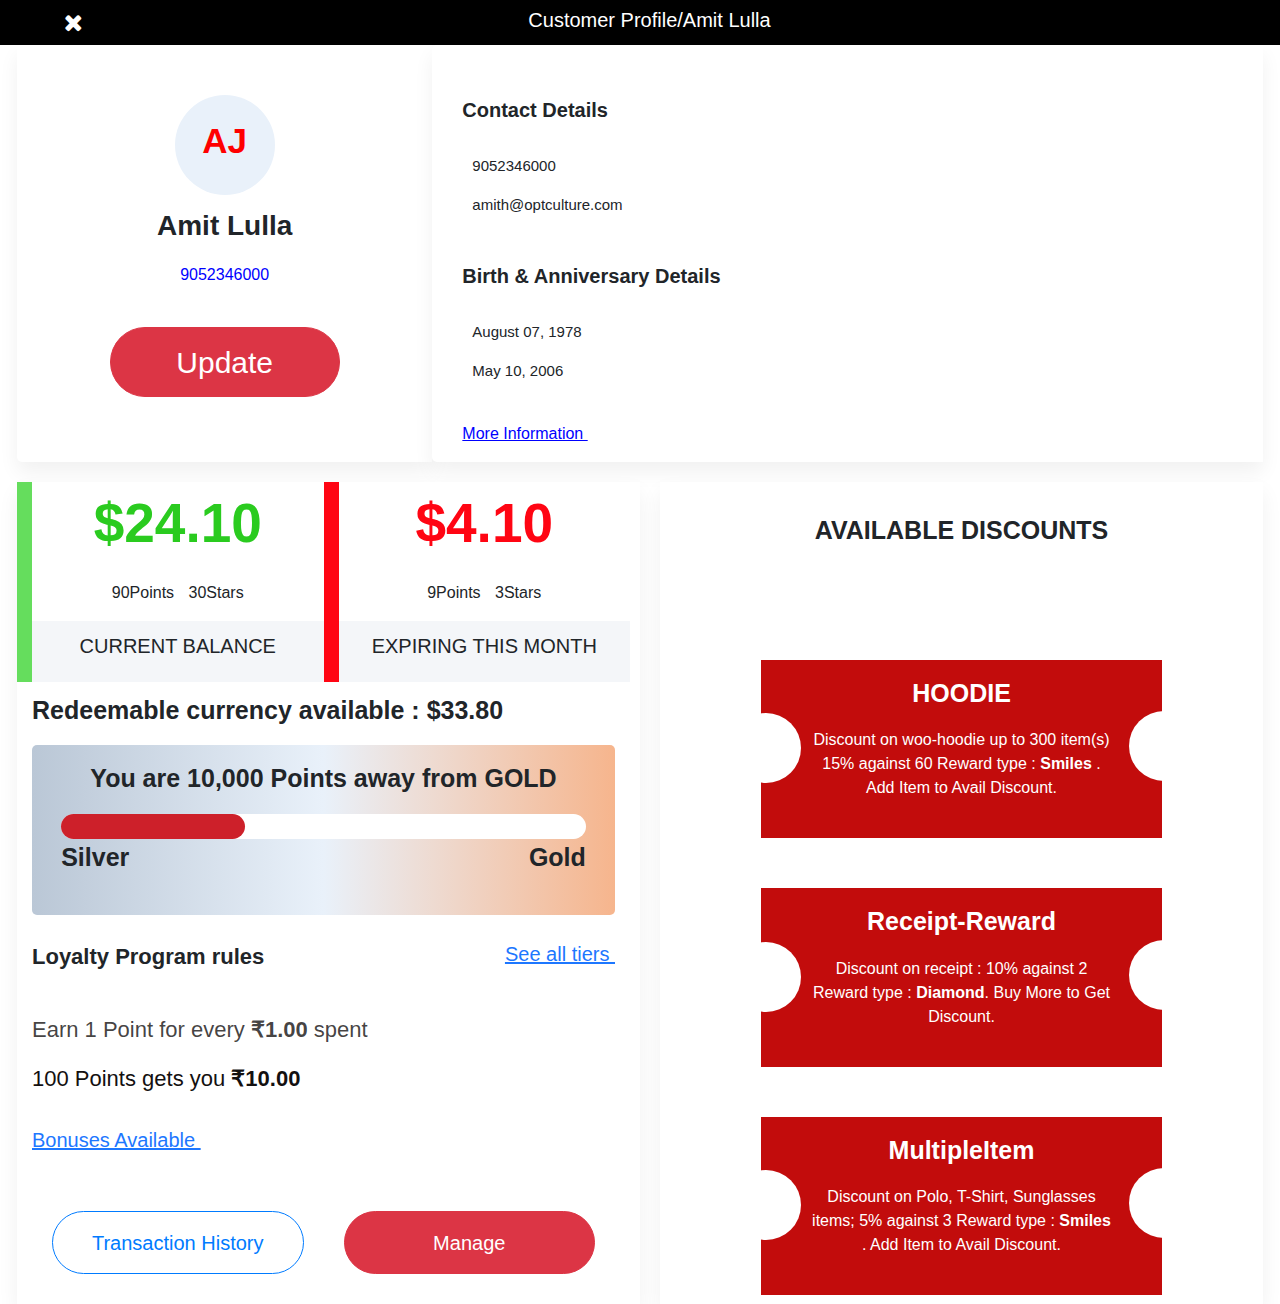
==== commit 24a6ef44: "modal" ====
--- a/index.html
+++ b/index.html
@@ -3,25 +3,24 @@
 
 <head>
   <meta charset="utf-8">
-  <meta name="viewport" content="width=device-width, initial-scale=1, shrink-to-fit=no" >
+  <title></title>
   <link rel="stylesheet" href="https://maxcdn.bootstrapcdn.com/bootstrap/4.0.0/css/bootstrap.min.css" integrity="sha384-Gn5384xqQ1aoWXA+058RXPxPg6fy4IWvTNh0E263XmFcJlSAwiGgFAW/dAiS6JXm" crossorigin="anonymous">
-  <title></title>
+  <link rel="stylesheet" href="https://cdnjs.cloudflare.com/ajax/libs/font-awesome/4.7.0/css/font-awesome.min.css">
   <link rel="stylesheet" href="style.css">
-  <link rel="stylesheet" href="https://cdnjs.cloudflare.com/ajax/libs/font-awesome/4.7.0/css/font-awesome.min.css">
+  <meta name="viewport" content="width=device-width, initial-scale=1, shrink-to-fit=no">
 </head>
 
 <body>
-<div class="" style="">
-  <div class="top-black">
-    <div class="top-black-bar">
-      <i class="fa fa-close" style="font-size:24px;color:white"></i>
-      <p>Customer Profile/Amit Lulla</p>
-    </div>
-  </div>
-    <div class="">
+<section class="top-black-bar-section">
+  <div class="top-black-bar">
+    <i class="fa fa-close" style="font-size:24px;color:white"></i>
+    <p>Customer Profile/Amit Lulla</p>
+  </div>
+</section>
+<section class="second-row-section">
   <div class="second-row">
-    <div class="qq">
-      <div class="profile-column">
+    <div class="qq row">
+      <div class="profile-column col-lg-4">
         <div class="AJ-profile">
           AJ
         </div>
@@ -30,9 +29,9 @@
         <button type="button" data-toggle="modal" data-target=".bd-example-modal-lg5" class="btn btn-danger profile-update-button">Update</button>
         <img src="img/Group 23.png" alt="" class="powered">
       </div>
-      <div class="contact-column">
-        <div class="rr">
-          <div class="contact-details">
+      <div class="contact-column col-lg-8">
+        <div class="rr row">
+          <div class="contact-details col-lg-5">
             <p class="contact-heading">Contact Details</p>
             <p class="contact-phn"><img src="img/Icon awesome-phone-alt.svg" alt="">9052346000</p>
             <p class="contact-mail"><img src="img/Icon feather-mail.svg" alt="">amith@optculture.com</p>
@@ -41,18 +40,20 @@
             <p class="contact-anniversary-date"><img src="img/anniversary.svg" alt="">May 10, 2006</p>
             <p class="contact-more" data-toggle="modal" data-target=".bd-example-modal-lg">More Information <img src="img/Icon ionic-ios-arrow-round-forward.svg" alt=""></p>
           </div>
-          <div class="contact-teir-div">
+          <div class="contact-teir-div col-lg-6">
             <img src="img/Group 5.svg" alt="" class="contact-tier">
           </div>
         </div>
       </div>
     </div>
   </div>
+</section>
+<section class="third-section">
   <div class="third-row">
-    <div class="tt">
-      <div class=" down-first">
-        <div class="yy">
-          <div class=" green-border">
+    <div class="tt row">
+      <div class=" down-first col-lg-6">
+        <div class="yy row">
+          <div class=" green-border col-lg-6">
             <p class="money-green">$24.10</p>
             <p class="money-point"> <span style="padding-right:5px">90Points</span> <span style="padding-left:5px">30Stars</span> </p>
             <div class="money-current">
@@ -60,7 +61,7 @@
             </div>
 
           </div>
-          <div class=" red-border">
+          <div class=" red-border col-lg-6">
             <p class="money-red">$4.10</p>
             <p class="money-point"> <span style="padding-right:5px">9Points</span> <span style="padding-left:5px">3Stars</span> </p>
             <div class="money-current">
@@ -105,347 +106,364 @@
               <button type="button" class="btn btn-danger">Manage</button>
             </div>
       </div>
-      <div class=" vouchers">
+      <div class=" vouchers col">
         <div class="discounts">
           <p>AVAILABLE DISCOUNTS</p>
         </div>
         <div class="voucher-img-margin">
         <div class="vouchers-img">
           <p class="vouchers-img-heading">HOODIE</p>
+          <div class="white-circle">
+
+          </div>
+          <div class="white-circle1">
+
+          </div>
           <p class="vouchers-img-content">Discount on woo-hoodie up to 300 item(s) 15% against 60 Reward type : <strong>Smiles</strong> . Add Item to Avail Discount.</p>
+
         </div>
         <div class="vouchers-img">
           <p class="vouchers-img-heading">Receipt-Reward</p>
+          <div class="white-circle">
+
+          </div>
+          <div class="white-circle1">
+
+          </div>
           <p class="vouchers-img-content">Discount on receipt : 10% against 2 Reward type :<strong> Diamond</strong>. Buy More to Get Discount.</p>
         </div>
           <div class="vouchers-img">
             <p class="vouchers-img-heading">MultipleItem</p>
+
+            <div class="white-circle">
+
+            </div>
+            <div class="white-circle1">
+
+            </div>
             <p class="vouchers-img-content">Discount on Polo, T-Shirt, Sunglasses items; 5% against 3 Reward type :<strong> Smiles</strong> . Add Item to Avail Discount.</p>
           </div>
         </div>
       </div>
     </div>
   </div>
-
-</div>
-</div>
-
-
-
-  <div class="modal fade bd-example-modal-lg" tabindex="-1" role="dialog" aria-labelledby="myLargeModalLabel" aria-hidden="true">
-    <div class="modal-dialog modal-lg modal-dialog-centered">
-      <div class="modal-content">
-
-        <div class="modal-body">
-          <p class="more-information">More Information :</p>
-          <table class="modal-table">
-            <tr>
-              <td class="modal-body-bold">ADDRESS</td>
-              <td class="aa">:</td>
-              <td>Address1 Address2 City State County Postalcode/Zip</td>
-            </tr>
-            <tr>
-              <td class="modal-body-bold">MEMBER SINCE</td>
-              <td class="aa">:</td>
-              <td>July 12, 2017</td>
-            </tr>
-            <tr>
-              <td class="modal-body-bold">FIRST CHILD'S NAME</td>
-              <td class="aa">:</td>
-              <td>Value</td>
-            </tr>
-            <tr>
-              <td class="modal-body-bold">FIRST CHILD'S BIRTHDAY</td>
-              <td class="aa">:</td>
-              <td>Value</td>
-            </tr>
-            <tr>
-              <td class="modal-body-bold">SECOND CHILD'S NAME</td>
-              <td class="aa">:</td>
-              <td>Value/Zip</td>
-            </tr>
-            <tr>
-              <td class="modal-body-bold">ANY UDF NAME</td>
-              <td class="aa">:</td>
-              <td>Value</td>
-            </tr>
-          </table>
-        </div>
-
-      </div>
-    </div>
-  </div>
-
-
-  <div class="modal fade bd-example-modal-lg1" tabindex="-1" role="dialog" aria-labelledby="myLargeModalLabel" aria-hidden="true">
-    <div class="modal-dialog  modal-dialog-centered bonus-dialog">
-      <div class="modal-content">
-
-        <div class="modal-body  bonus-modal">
-          <p class="bonuses-available-red">Bonuses Available</p>
-          <table class="bonus-table">
-            <tr>
-              <td style="text-align:center;font-weight:bold;font-size:25px;">Reasons</td>
-              <td style="text-align:center;font-weight:bold;font-size:25px;">Bonus</td>
-            </tr>
-            <tr>
-              <td class="">On reaching leve of <strong>$1000.00 </strong> of Lifetime purchase value</td>
-              <td class="bonus-center-table">$10.00</td>
-            </tr>
-            <tr>
-              <td class="">On reaching leve of <strong>$5000.00 </strong> of Lifetime purchase value</td>
-              <td class="bonus-center-table">$50.00</td>
-            </tr>
-            <tr>
-              <td class="">On reaching leve of <strong>$100.00 </strong> of Lifetime purchase value</td>
-              <td class="bonus-center-table">$5.00</td>
-            </tr>
-            <tr>
-              <td class="">On Enrollment</td>
-              <td class="bonus-center-table">$5.00</td>
-            </tr>
-          </table>
-        </div>
-
-      </div>
-    </div>
-  </div>
-
-
-
-  <div class="modal fade bd-example-modal-lg2" tabindex="-1" role="dialog" aria-labelledby="myLargeModalLabel" aria-hidden="true">
-    <div class="modal-dialog  modal-dialog-centered transaction-dialog">
-      <div class="modal-content">
-
-        <div class="modal-body  transaction-modal">
-          <p class="transaction-history-red">Transaction History</p>
-          <table class="transaction-table">
-            <tr class="transaction-table-black-background">
-              <td>Date</td>
-              <td>Transaction</td>
-              <td> Loyalty Earned</td>
-              <td>Receipt No.</td>
-              <td></td>
-            </tr>
-            <tbody class="transaction-body">
-              <tr>
-                <td class="transaction-date">16 Oct 2020</td>
-                <td class="transaction-amount">$952.4</td>
-                <td class="transaction-point">202 Points 73.1 Currency</td>
-                <td class="transaction-no">110</td>
-                <td class="transaction-receipt">View Receipt</td>
-              </tr>
-              <tr>
-                <td class="transaction-date">16 Oct 2020</td>
-                <td class="transaction-amount">$952.4</td>
-                <td class="transaction-point">202 Points 73.1 Currency</td>
-                <td class="transaction-no">110</td>
-                <td class="transaction-receipt">View Receipt</td>
-              </tr>
-              <tr>
-                <td class="transaction-date">16 Oct 2020</td>
-                <td class="transaction-amount">$952.4</td>
-                <td class="transaction-point">202 Points 73.1 Currency</td>
-                <td class="transaction-no">110</td>
-                <td class="transaction-receipt">View Receipt</td>
-              </tr>
-              <tr>
-                <td class="transaction-date">16 Oct 2020</td>
-                <td class="transaction-amount">$952.4</td>
-                <td class="transaction-point">202 Points 73.1 Currency</td>
-                <td class="transaction-no">110</td>
-                <td class="transaction-receipt">View Receipt</td>
-              </tr>
-              <tr>
-                <td class="transaction-date">16 Oct 2020</td>
-                <td class="transaction-amount">$952.4</td>
-                <td class="transaction-point">202 Points 73.1 Currency</td>
-                <td class="transaction-no">110</td>
-                <td class="transaction-receipt">View Receipt</td>
-              </tr>
-              <tr>
-                <td class="transaction-date">16 Oct 2020</td>
-                <td class="transaction-amount">$952.4</td>
-                <td class="transaction-point">202 Points 73.1 Currency</td>
-                <td class="transaction-no">110</td>
-                <td class="transaction-receipt">View Receipt</td>
-              </tr>
-              <tr>
-                <td class="transaction-date">16 Oct 2020</td>
-                <td class="transaction-amount">$952.4</td>
-                <td class="transaction-point">202 Points 73.1 Currency</td>
-                <td class="transaction-no">110</td>
-                <td class="transaction-receipt">View Receipt</td>
-              </tr>
-              <tr>
-                <td class="transaction-date">16 Oct 2020</td>
-                <td class="transaction-amount">$952.4</td>
-                <td class="transaction-point">202 Points 73.1 Currency</td>
-                <td class="transaction-no">110</td>
-                <td class="transaction-receipt">View Receipt</td>
-              </tr>
-              <tr>
-                <td class="transaction-date">16 Oct 2020</td>
-                <td class="transaction-amount">$952.4</td>
-                <td class="transaction-point">202 Points 73.1 Currency</td>
-                <td class="transaction-no">110</td>
-                <td class="transaction-receipt">View Receipt</td>
-              </tr>
-              <tr>
-                <td class="transaction-date">16 Oct 2020</td>
-                <td class="transaction-amount">$952.4</td>
-                <td class="transaction-point">202 Points 73.1 Currency</td>
-                <td class="transaction-no">110</td>
-                <td class="transaction-receipt">View Receipt</td>
-              </tr>
-            </tbody>
-          </table>
-          <div class="transaction-button-modal">
-            <button type="button" class="btn btn-danger" data-toggle="modal" data-target=".bd-example-modal-lg3">Next Page</button>
-            <button type="button" class="btn btn-outline-primary" data-toggle="modal" data-target=".bd-example-modal-lg3">Previous Page</button>
-
-          </div>
-
-        </div>
-
-      </div>
-    </div>
-  </div>
-
-
-
-  <div class="modal fade bd-example-modal-lg4" tabindex="-1" role="dialog" aria-labelledby="myLargeModalLabel" aria-hidden="true">
-    <div class="modal-dialog  modal-dialog-centered teir-dialog">
-      <div class="modal-content">
-
-        <div class="modal-body  teir-modal">
-          <table class="teir-table">
-            <tr class="teir-table-black-background">
-              <td>Privilege Teir</td>
-              <td>Privilege Name</td>
-              <td> Earn Rule</td>
-              <td>Redeem Rule</td>
-              <td>Teir Upgrade Rule</td>
-            </tr>
-            <tbody class="teir-body">
-              <tr>
-                <td class="teir-date">Teir 1</td>
-                <td class="teir-amount">Silver</td>
-                <td class="teir-point">1 Point for <strong> $1.00</strong></td>
-                <td class="teir-no"> <strong>$10.00</strong>  for <strong> 100 </strong>points</td>
-                <td class="teir-receipt">Cross-over at <strong>$10000.00</strong> </td>
-              </tr>
-              <tr>
-                <td class="teir-date">Teir 2</td>
-                <td class="teir-amount">Gold</td>
-                <td class="teir-point">1 Point for <strong> $1.00</strong></td>
-                <td class="teir-no"> <strong>$10.00</strong>  for <strong> 200 </strong>points</td>
-                <td class="teir-receipt">Cross-over at <strong>$20000.00</strong> </td>
-              </tr>
-              <tr>
-                <td class="teir-date">Teir 3</td>
-                <td class="teir-amount">Platinum</td>
-                <td class="teir-point">1 Point for <strong> $1.00</strong></td>
-                <td class="teir-no"> <strong>$10.00</strong>  for <strong> 300 </strong>points</td>
-                <td class="teir-receipt"></td>
-              </tr>
-
-            </tbody>
-          </table>
-
-        </div>
-
-      </div>
-    </div>
-  </div>
-
-
-
-
-  <div class="modal fade bd-example-modal-lg5" tabindex="-1" role="dialog" aria-labelledby="myLargeModalLabel" aria-hidden="true">
-    <div class="modal-dialog  modal-dialog-centered form-dialog">
-      <div class="modal-content">
-
-        <div class="modal-body  form-modal">
-
-          <form>
-            <div class="AJ-profile">
-              AJ
-            </div>
-    <div class="form-row form-group form-modal-total-div">
-      <div class="col">
-        <input type="text" class="form-control" placeholder="First name">
-      </div>
-      <div class="col">
-        <input type="text" class="form-control" placeholder="Last name">
-      </div>
-    </div>
-    <div class="form-group">
-    <input type="text" class="form-control" id="formGroupExampleInput" placeholder="Mobile Number">
+</section>
+
+
+<div class="modal fade bd-example-modal-lg" tabindex="-1" role="dialog" aria-labelledby="myLargeModalLabel" aria-hidden="true">
+  <div class="modal-dialog modal-lg modal-dialog-centered">
+    <div class="modal-content">
+
+      <div class="modal-body">
+        <p class="more-information">More Information :</p>
+        <table class="modal-table">
+          <tr>
+            <td class="modal-body-bold">ADDRESS</td>
+            <td class="aa">:</td>
+            <td>Address1 Address2 City State County Postalcode/Zip</td>
+          </tr>
+          <tr>
+            <td class="modal-body-bold">MEMBER SINCE</td>
+            <td class="aa">:</td>
+            <td>July 12, 2017</td>
+          </tr>
+          <tr>
+            <td class="modal-body-bold">FIRST CHILD'S NAME</td>
+            <td class="aa">:</td>
+            <td>Value</td>
+          </tr>
+          <tr>
+            <td class="modal-body-bold">FIRST CHILD'S BIRTHDAY</td>
+            <td class="aa">:</td>
+            <td>Value</td>
+          </tr>
+          <tr>
+            <td class="modal-body-bold">SECOND CHILD'S NAME</td>
+            <td class="aa">:</td>
+            <td>Value/Zip</td>
+          </tr>
+          <tr>
+            <td class="modal-body-bold">ANY UDF NAME</td>
+            <td class="aa">:</td>
+            <td>Value</td>
+          </tr>
+        </table>
+      </div>
+
+    </div>
+  </div>
+</div>
+
+
+<div class="modal fade bd-example-modal-lg1" tabindex="-1" role="dialog" aria-labelledby="myLargeModalLabel" aria-hidden="true">
+  <div class="modal-dialog  modal-dialog-centered bonus-dialog">
+    <div class="modal-content">
+
+      <div class="modal-body  bonus-modal">
+        <p class="bonuses-available-red">Bonuses Available</p>
+        <table class="bonus-table">
+          <tr>
+            <td style="text-align:center;font-weight:bold;font-size:25px;">Reasons</td>
+            <td style="text-align:center;font-weight:bold;font-size:25px;">Bonus</td>
+          </tr>
+          <tr>
+            <td class="">On reaching leve of <strong>$1000.00 </strong> of Lifetime purchase value</td>
+            <td class="bonus-center-table">$10.00</td>
+          </tr>
+          <tr>
+            <td class="">On reaching leve of <strong>$5000.00 </strong> of Lifetime purchase value</td>
+            <td class="bonus-center-table">$50.00</td>
+          </tr>
+          <tr>
+            <td class="">On reaching leve of <strong>$100.00 </strong> of Lifetime purchase value</td>
+            <td class="bonus-center-table">$5.00</td>
+          </tr>
+          <tr>
+            <td class="">On Enrollment</td>
+            <td class="bonus-center-table">$5.00</td>
+          </tr>
+        </table>
+      </div>
+
+    </div>
+  </div>
+</div>
+
+
+
+<div class="modal fade bd-example-modal-lg2" tabindex="-1" role="dialog" aria-labelledby="myLargeModalLabel" aria-hidden="true">
+  <div class="modal-dialog  modal-dialog-centered transaction-dialog">
+    <div class="modal-content">
+
+      <div class="modal-body  transaction-modal">
+        <p class="transaction-history-red">Transaction History</p>
+        <table class="transaction-table">
+          <tr class="transaction-table-black-background">
+            <td>Date</td>
+            <td>Transaction</td>
+            <td> Loyalty Earned</td>
+            <td>Receipt No.</td>
+            <td></td>
+          </tr>
+          <tbody class="transaction-body">
+            <tr>
+              <td class="transaction-date">16 Oct 2020</td>
+              <td class="transaction-amount">$952.4</td>
+              <td class="transaction-point">202 Points 73.1 Currency</td>
+              <td class="transaction-no">110</td>
+              <td class="transaction-receipt">View Receipt</td>
+            </tr>
+            <tr>
+              <td class="transaction-date">16 Oct 2020</td>
+              <td class="transaction-amount">$952.4</td>
+              <td class="transaction-point">202 Points 73.1 Currency</td>
+              <td class="transaction-no">110</td>
+              <td class="transaction-receipt">View Receipt</td>
+            </tr>
+            <tr>
+              <td class="transaction-date">16 Oct 2020</td>
+              <td class="transaction-amount">$952.4</td>
+              <td class="transaction-point">202 Points 73.1 Currency</td>
+              <td class="transaction-no">110</td>
+              <td class="transaction-receipt">View Receipt</td>
+            </tr>
+            <tr>
+              <td class="transaction-date">16 Oct 2020</td>
+              <td class="transaction-amount">$952.4</td>
+              <td class="transaction-point">202 Points 73.1 Currency</td>
+              <td class="transaction-no">110</td>
+              <td class="transaction-receipt">View Receipt</td>
+            </tr>
+            <tr>
+              <td class="transaction-date">16 Oct 2020</td>
+              <td class="transaction-amount">$952.4</td>
+              <td class="transaction-point">202 Points 73.1 Currency</td>
+              <td class="transaction-no">110</td>
+              <td class="transaction-receipt">View Receipt</td>
+            </tr>
+            <tr>
+              <td class="transaction-date">16 Oct 2020</td>
+              <td class="transaction-amount">$952.4</td>
+              <td class="transaction-point">202 Points 73.1 Currency</td>
+              <td class="transaction-no">110</td>
+              <td class="transaction-receipt">View Receipt</td>
+            </tr>
+            <tr>
+              <td class="transaction-date">16 Oct 2020</td>
+              <td class="transaction-amount">$952.4</td>
+              <td class="transaction-point">202 Points 73.1 Currency</td>
+              <td class="transaction-no">110</td>
+              <td class="transaction-receipt">View Receipt</td>
+            </tr>
+            <tr>
+              <td class="transaction-date">16 Oct 2020</td>
+              <td class="transaction-amount">$952.4</td>
+              <td class="transaction-point">202 Points 73.1 Currency</td>
+              <td class="transaction-no">110</td>
+              <td class="transaction-receipt">View Receipt</td>
+            </tr>
+            <tr>
+              <td class="transaction-date">16 Oct 2020</td>
+              <td class="transaction-amount">$952.4</td>
+              <td class="transaction-point">202 Points 73.1 Currency</td>
+              <td class="transaction-no">110</td>
+              <td class="transaction-receipt">View Receipt</td>
+            </tr>
+            <tr>
+              <td class="transaction-date">16 Oct 2020</td>
+              <td class="transaction-amount">$952.4</td>
+              <td class="transaction-point">202 Points 73.1 Currency</td>
+              <td class="transaction-no">110</td>
+              <td class="transaction-receipt">View Receipt</td>
+            </tr>
+          </tbody>
+        </table>
+        <div class="transaction-button-modal">
+          <button type="button" class="btn btn-danger" data-toggle="modal" data-target=".bd-example-modal-lg3">Next Page</button>
+          <button type="button" class="btn btn-outline-primary" data-toggle="modal" data-target=".bd-example-modal-lg3">Previous Page</button>
+
+        </div>
+
+      </div>
+
+    </div>
+  </div>
+</div>
+
+
+
+<div class="modal fade bd-example-modal-lg4" tabindex="-1" role="dialog" aria-labelledby="myLargeModalLabel" aria-hidden="true">
+  <div class="modal-dialog  modal-dialog-centered teir-dialog">
+    <div class="modal-content">
+
+      <div class="modal-body  teir-modal">
+        <table class="teir-table">
+          <tr class="teir-table-black-background">
+            <td>Privilege Teir</td>
+            <td>Privilege Name</td>
+            <td> Earn Rule</td>
+            <td>Redeem Rule</td>
+            <td>Teir Upgrade Rule</td>
+          </tr>
+          <tbody class="teir-body">
+            <tr>
+              <td class="teir-date">Teir 1</td>
+              <td class="teir-amount">Silver</td>
+              <td class="teir-point">1 Point for <strong> $1.00</strong></td>
+              <td class="teir-no"> <strong>$10.00</strong>  for <strong> 100 </strong>points</td>
+              <td class="teir-receipt">Cross-over at <strong>$10000.00</strong> </td>
+            </tr>
+            <tr>
+              <td class="teir-date">Teir 2</td>
+              <td class="teir-amount">Gold</td>
+              <td class="teir-point">1 Point for <strong> $1.00</strong></td>
+              <td class="teir-no"> <strong>$10.00</strong>  for <strong> 200 </strong>points</td>
+              <td class="teir-receipt">Cross-over at <strong>$20000.00</strong> </td>
+            </tr>
+            <tr>
+              <td class="teir-date">Teir 3</td>
+              <td class="teir-amount">Platinum</td>
+              <td class="teir-point">1 Point for <strong> $1.00</strong></td>
+              <td class="teir-no"> <strong>$10.00</strong>  for <strong> 300 </strong>points</td>
+              <td class="teir-receipt"></td>
+            </tr>
+
+          </tbody>
+        </table>
+
+      </div>
+
+    </div>
+  </div>
+</div>
+
+
+
+
+<div class="modal fade bd-example-modal-lg5" tabindex="-1" role="dialog" aria-labelledby="myLargeModalLabel" aria-hidden="true">
+  <div class="modal-dialog  modal-dialog-centered form-dialog">
+    <div class="modal-content">
+
+      <div class="modal-body  form-modal">
+
+        <form>
+          <div class="AJ-profile">
+            AJ
+          </div>
+  <div class="form-row form-group form-modal-total-div">
+    <div class="col">
+      <input type="text" class="form-control" placeholder="First name">
+    </div>
+    <div class="col">
+      <input type="text" class="form-control" placeholder="Last name">
+    </div>
   </div>
   <div class="form-group">
-    <input type="text" class="form-control" id="formGroupExampleInput2" placeholder="Email Address">
-  </div>
-  <div class="form-row">
-    <div class="col">
-      <input type="text" class="form-control" placeholder="DOB">
-    </div>
-    <div class="col">
-      <input type="text" class="form-control" placeholder="Anniverary Date">
-    </div>
-  </div>
-  <p class="additional-information">Additional Information :</p>
-  <div class="form-group">
-  <input type="text" class="form-control" id="formGroupExampleInput" placeholder="Address Line 1">
+  <input type="text" class="form-control" id="formGroupExampleInput" placeholder="Mobile Number">
 </div>
 <div class="form-group">
-  <input type="text" class="form-control" id="formGroupExampleInput2" placeholder="Address Line 1">
+  <input type="text" class="form-control" id="formGroupExampleInput2" placeholder="Email Address">
+</div>
+<div class="form-row">
+  <div class="col">
+    <input type="text" class="form-control" placeholder="DOB">
+  </div>
+  <div class="col">
+    <input type="text" class="form-control" placeholder="Anniverary Date">
+  </div>
+</div>
+<p class="additional-information">Additional Information :</p>
+<div class="form-group">
+<input type="text" class="form-control" id="formGroupExampleInput" placeholder="Address Line 1">
+</div>
+<div class="form-group">
+<input type="text" class="form-control" id="formGroupExampleInput2" placeholder="Address Line 1">
 </div>
 <div class="form-row form-group">
-  <div class="col">
-    <input type="text" class="form-control" placeholder="City">
-  </div>
-  <div class="col">
-    <input type="text" class="form-control" placeholder="State">
-  </div>
+<div class="col">
+  <input type="text" class="form-control" placeholder="City">
+</div>
+<div class="col">
+  <input type="text" class="form-control" placeholder="State">
+</div>
 </div>
 <div class="form-row form-group">
-  <div class="col">
-    <input type="text" class="form-control" placeholder="Country">
-  </div>
-  <div class="col">
-    <input type="text" class="form-control" placeholder="Postal Code/ZIP">
-  </div>
+<div class="col">
+  <input type="text" class="form-control" placeholder="Country">
+</div>
+<div class="col">
+  <input type="text" class="form-control" placeholder="Postal Code/ZIP">
+</div>
 </div>
 <p class="additional-information">More Information :</p>
 <div class="form-row form-group">
 <div class="col">
-  <input type="text" class="form-control" placeholder="First Child's Name">
-</div>
-<div class="col">
-  <input type="text" class="form-control" placeholder="First Child's Birthday">
+<input type="text" class="form-control" placeholder="First Child's Name">
+</div>
+<div class="col">
+<input type="text" class="form-control" placeholder="First Child's Birthday">
 </div>
 </div>
 <div class="form-row form-group">
 <div class="col">
-  <input type="text" class="form-control" placeholder="Second Child's Name">
-</div>
-<div class="col">
-  <input type="text" class="form-control" placeholder="Any UDF Name">
+<input type="text" class="form-control" placeholder="Second Child's Name">
+</div>
+<div class="col">
+<input type="text" class="form-control" placeholder="Any UDF Name">
 </div>
 </div>
 <p class="modal-form-bottom-p">Member Since :Jule 12,2017</p>
 <div class="modal-form-button">
-  <button type="button" class="btn btn-outline-primary">Cancel</button>
-  <button type="button" class="btn btn-danger">Save</button>
-
-</div>
-  </form>
-
-        </div>
-      </div>
-    </div>
-  </div>
+<button type="button" class="btn btn-outline-primary">Cancel</button>
+<button type="button" class="btn btn-danger">Save</button>
+
+</div>
+</form>
+
+      </div>
+    </div>
+  </div>
+</div>
   <script src="https://code.jquery.com/jquery-3.2.1.slim.min.js" integrity="sha384-KJ3o2DKtIkvYIK3UENzmM7KCkRr/rE9/Qpg6aAZGJwFDMVNA/GpGFF93hXpG5KkN" crossorigin="anonymous"></script>
   <script src="https://cdnjs.cloudflare.com/ajax/libs/popper.js/1.12.9/umd/popper.min.js" integrity="sha384-ApNbgh9B+Y1QKtv3Rn7W3mgPxhU9K/ScQsAP7hUibX39j7fakFPskvXusvfa0b4Q" crossorigin="anonymous"></script>
   <script src="https://maxcdn.bootstrapcdn.com/bootstrap/4.0.0/js/bootstrap.min.js" integrity="sha384-JZR6Spejh4U02d8jOt6vLEHfe/JQGiRRSQQxSfFWpi1MquVdAyjUar5+76PVCmYl" crossorigin="anonymous"></script>
--- a/style.css
+++ b/style.css
@@ -1,601 +1,38 @@
-@media (width:414px) {
-  .vouchers{
-    box-shadow: 0px 10px 20px #0000000F;
-    background-color: white;
-    margin-top: 20px;
-    padding-bottom: 50px;
-  }
-  .discounts{
-    text-align: center;
-    font-weight:bold;
-    font-size: 25px;
-    margin-top: 30px;
-  }
-  .vouchers-img{
-    background-image: url('img/Group 8.svg');
-    width:100%;
-    height: 160px;
-    background-repeat: no-repeat;
-    background-size:cover;
-    background-position: center;
-      margin: auto;
-  }
-  .voucher-img-margin{
-    margin-top: 60px;
-  }
-  .vouchers-img{
-    text-align: center;
-    color: #FFFFFF;
-    padding-top: 10px;
-    margin-top: 40px;
-  }
-  .vouchers-img-heading{
-  font-weight: bold;
-  font-size: 25px;
-  }
-  .vouchers-img-content{
-    width: 75%;
-    font-size: 33px;
-    padding-top: 20px !important;
-    color: blue;
-  }
-}
-@media (min-width:1025px) {
-body{
-  background-color: #F3F3FB;
-}
-.top-black-bar{
-  width: 95%;
-  margin: auto;
-}
-.top-black{
-  background-color:black;
-  color:#FFFFFF;
-  padding: 10px 0px 1px 0px;
-  font-size: 20px;
-  width: 1540px;
-}
-.qq{
-  display:flex;
-}
-.rr{
-  display:flex;
-}
-.tt{
-  display:flex;
-}
-.yy{
-  display:flex;
-}
-.fa-close{
-  float: left;
-}
-.top-black p{
-  text-align: center;
-}
-.second-row{
-  width: 95%;
-  margin: auto;
-}
-.AJ-profile{
-  background-color: #E9F1FA;
-  width: 100px;
-  height: 100px;
-  padding-top:20px;
-  text-align: center;
-  font-size: 35px;
-  font-weight: bold;
-  color: red;
-  border-radius: 100%;
-  margin: auto;
-  margin-top: 50px;
-}
-.profile-name{
-  font-size: 28px;
-  font-weight: bold;
-  text-align: center;
-  padding-top: 10px;
-}
-.profile-no{
-  color: blue;
-  text-align: center;
-}
-.powered{
-  margin: auto;
-  text-align: center;
-  width: 150px;
-  justify-content: center;
-  align-items: center;
-  display:block;
-}
-.profile-update{
-  justify-content: center;
-  align-items: center;
-  margin: auto;
-  text-align: center;
-  display: block;
-}
-.profile-column{
-  background-color:#FFFFFF;
-  box-shadow: 0px 10px 20px #0000000F;
-  border-radius: 5px 0px 0px 5px;
-  padding: 0px 50px 0px 50px;
-}
-.contact-column{
-  background-color:#FFFFFF;
-  box-shadow: 0px 10px 20px #0000000F;
-  border-radius: 5px 0px 0px 5px;
-}
-.contact-heading{
-  font-size: 20px;
-  font-weight: bold;
-
-  margin-bottom: 30px;
-}
-.contact-phn{
-  font-size: 15px;
-}
-.contact-phn img{
-  width: 20px;
-  margin-right: 10px;
-}
-.contact-mail{
-  font-size: 15px;
-}
-.contact-mail img{
-  width: 20px;
-  margin-right: 10px;
-}
-.contact-aniversary{
-  font-size: 20px;
-  font-weight: bold;
-  margin-top: 45px;
-  margin-bottom: 30px;
-}
-.contact-date{
-  font-size: 15px;
-}
-.contact-date img{
-  width: 20px;
-  margin-right: 10px;
-}
-.contact-anniversary-date{
-  font-size: 15px;
-}
-.contact-anniversary-date img{
-  width: 20px;
-  margin-right: 10px;
-}
-.contact-details{
-  margin-left: 20px;
-  margin-top: 50px;
-  padding:0px 10px 0px 10px;
-  width: 300px;
-}
-.contact-more{
-  color: blue;
-  margin-top: 40px;
-  text-decoration: underline;
-  cursor: pointer;
-}
-.contact-more img{
-  width: 15px;
-}
-.contact-tier{
-  width: 610px;
-  margin-top: 30px
-
-}
-.contact-teir-div{
-  margin: 0px 105px 0px 80px;
-  float:right;
-}
-.third-row{
-  width: 95%;
-  margin: auto;
-  border-radius: 5px 5px 0px 0px;
-}
-.third-row .row{
-}
-.money-green{
-  color: #2ACB1F;
-  font-size: 55px;
-  font-weight: bold;
-  text-align: center;
-}
-.money-point{
-  text-align: center;
-}
-.money-current{
-  font-size: 20px;
-  text-align: center;
-  background-color: #ABBAD321;
-  padding: 10px 0px 5px 0px;
-  width: 100%;
-  font-weight: 500;
-}
-.green-border{
-  border-left:15px solid #65DD5D;
-  margin-left: 0;
-  padding-left: 0;
-  padding-right: 0;
-  width: 350px;
-  margin-left: -15px;
-}
-.money-red{
-  color:#FF0513;
-  font-size: 55px;
-  font-weight: bold;
-  text-align: center;
-}
-.red-border{
-  border-left:15px solid #FF0513;
-  margin-left: 0;
-  padding-left: 0;
-  padding-right: 0;
-  width: 350px;
-}
-.redeemable{
-  font-size: 25px;
-  font-weight: bold;
-  margin-top: 10px;
-}
-.gradient{
-   background-image: linear-gradient(to right, #BAC7D6,#E9F1FA,#F6B58D);
-  font-size: 25px;
-  text-align: center;
-  font-weight: bold;
-  height: 150px;
-  padding: 15px 0px 10px 0px;
-  border-radius: 5px;
-}
-.level-outer{
-  height: 25px;
-  background-color: #FFFFFF;
-  border-radius: 20px;
-  margin: auto;
-}
-.level-inner{
-  width: 200px;
-  height: 25px;
-  background-color: #CD202A;
-  border-radius: 20px;
-}
-.silver-name{
-  font-size: 25px;
-  font-weight: bold;
-  float: left;
-}
-.level-total{
-  margin: auto;
-  width: 90%;
-}
-.gold-name{
-  float: right;
-}
-.Loyalty{
-  font-size: 22px;
-  font-weight: bold;
-}
-.see-teir{
-  color: #1D77FF;
-  text-decoration: underline;
-  font-size: 20px;
-  position:relative;
-  top:-50px;
-  float: right;
-  cursor: pointer;
-}
-.under-level{
-  margin: 25px 0px 5px 0px;
-}
-.earn{
-  margin-top: 40px;
-  color: #131010CC;
-  font-size: 22px;
-}
-.under-earn{
-  color: #131010;
-  font-size: 22px;
-}
-.bonuses-available{
-  margin-top: 30px;
-  font-size: 20px;
-  color: #1D77FF;
-  text-decoration: underline;
-  cursor: pointer;
-}
-.down-first{
-  box-shadow: 0px 10px 20px #0000000F;
-  margin-top: 20px;
-  background-color: white;
-  float: right;
-  padding: 0px 25px 0px 15px;
-}
-.transaction-button button{
-  margin:40px 20px 10px 20px;
-  width: 308px;
-  height: 63px;
-  border-radius: 40px;
-  font-weight: 500;
-  font-size: 20px;
-}
-.transaction-button{
-  justify-content: center;
-  align-items: center;
-  margin: auto;
-  display: flex;
-  margin-bottom: 20px;
-}
-.vouchers{
-  box-shadow: 0px 10px 20px #0000000F;
-  background-color: white;
-  margin-top: 20px;
-  float: right;
-  padding: 0px 90px 0px 90px;
-  float:right;
-  margin-left: 15px;
-}
-.discounts{
-  text-align: center;
-  font-weight:bold;
-  font-size: 25px;
-  margin-top: 30px;
-}
-.vouchers-img{
-  background-image: url('img/Group 8.svg');
-  width:515px;
-  height: 160px;
-  background-repeat: no-repeat;
-  background-size: cover;
-  background-position: center;
-    margin: auto;
-}
-.voucher-img-margin{
-  margin-top: 110px;
-}
-.vouchers-img{
-  margin-top: 50px;
-  text-align: center;
-  color: #FFFFFF;
-  padding-top: 10px;
-}
-.vouchers-img-heading{
-font-weight: bold;
-font-size: 25px;
-}
-.vouchers-img-content{
-  width: 65%;
-  margin: auto;
-}
-.more-information{
-  text-align: center;
-  font-weight: bold;
-}
-.modal-body-bold{
-  font-weight: 500;
-  font-style: 50px;
-  width: 250px;
-}
-.modal-table td{
-  padding: 10px 0px 5px 10px;
-}
-.modal-lg{
-  max-width: 650px;
-}
-.modal-content{
-  padding-bottom: 10px;
-  padding-top: 10px;
-}
-
-
-.bonuses-available-red{
-  color: red;
-  font-size: 35px;
-  font-weight: bold;
-  text-align: center;
-}
-.bonus-table{
-  width: 100%;
-}
-.bonus-table td{
-  border: 3px dashed lightgrey;
-  font-size: 25px;
-  padding: 20px 20px 20px 20px;
-  font-weight: 500;
-}
-.bonus-center-table{
-  text-align: center;
-  width: 300px;
-}
-.bonus-modal{
-  padding: 100px;
-}
-.bonus-dialog{
-  max-width: 1250px;
-}
-
-
-.transaction-dialog{
-  max-width: 1200px;
-}
-.transaction-table{
-  margin: auto;
-  width: 100%;
-  text-align: center;
-}
-.transaction-body td{
-  border: 3px dashed lightgrey;
-  font-size: 22px;
-  text-align: center;
-  padding: 10px 0px 10px 0px;
-}
-.transaction-history-red{
-  font-size: 35px;
-  text-align: center;
-  font-weight: bold;
-  color: red;
-  margin: 10px auto 30px auto;
-}
-.transaction-table-black-background{
-  background-color: black;
-  color: white;
-  text-align: center;
-  font-size: 20px;
-}
-.transaction-point{
-  color:#16c93d;
-  font-weight: 500;
-}
-.transaction-receipt{
-  color: blue;
-  cursor: pointer;
-  text-decoration: underline;
-  font-weight: 500;
-}
-.transaction-date{
-  font-weight: normal;
-}
-.transaction-amount{
-  font-weight: 500;
-}
-.transaction-button-modal button{
-  border-radius: 20px;
-  margin: 20px 5px 20px 5px;
-  width: 150px;
-  float: right;
-}
-.transaction-no{
-  font-weight: 500;
-}
-
-
-
-.teir-dialog{
-  max-width: 1000px;
-}
-.teir-table{
-  margin: auto;
-  width: 100%;
-  text-align: center;
-}
-.teir-body td{
-  border: 3px dashed lightgrey;
-  font-size: 20px;
-  text-align: center;
-  padding: 10px 10px 10px 10px;
-}
-.teir-table-black-background{
-  background-color: black;
-  color: white;
-  text-align: center;
-  font-size: 20px;
-}
-.teir-table-black-background td{
-padding: 10px 0px 10px 0px;
-
-}
-.teir-point{
-  font-weight: 500;
-}
-.teir-receipt{
-  font-weight: 500;
-}
-.teir-date{
-  font-weight: 500;
-}
-.teir-amount{
-  font-weight: 500;
-}
-.teir-no{
-  font-weight: 500;
-}
-.teir-modal{
-  padding: 40px;
-}
-.profile-update-button{
-  width: 230px;
-  height: 70px;
-  font-size: 30px;
-  border-radius: 40px;
-  display: block;
-  margin: auto;
-  margin-bottom: 20px;
-  margin-top: 40px;
-}
-
-.form-modal input{
-  height: 50px;
-  width: 100%;
-  background-color:#e9e6ed;
-}
-.form-dialog{
-  max-width: 800px;
-}
-.form-modal-total-div{
-  margin-top: 30px;
-}
-.form-modal{
-  padding: 20px 60px 30px 60px;;
-}
-.additional-information{
-  font-size: 25px;
-  font-weight: bold;
-  margin-top: 30px;
-}
-.modal-form-bottom-p{
-  text-align: center;
-  color: grey;
-}
-.modal-form-button button{
-  width: 110px;
-  border-radius: 30px;
-  margin: 0px 5px 0px 5px;
-}
-.modal-form-button{
-  text-align: center;
-  margin-top: 30px;
-}
-}
-
-
-
-@media (max-width:1024px) and (min-width:321px){
-  html{
+@media (min-width:584px){
+
+  body{
     overflow-x:hidden;
-
+  }
+  .top-black-bar-section{
+      background-color:black;
+      height: 45px;
   }
   .top-black-bar{
-    width: 95%;
-    margin: auto;
-  }
-  .top-black{
-    background-color:black;
     color:#FFFFFF;
-    padding: 10px 0px 1px 0px;
     font-size: 20px;
-    width: 100%;
+    text-align: center;
+    margin: auto;
+    width: 90%;
+    padding-top: 5px;
   }
   .fa-close{
     float: left;
-  }
-  .top-black p{
-    text-align: center;
+    padding-top: 5px;
+  }
+  .second-row-section{
+    width: 100%;
   }
   .second-row{
     width: 95%;
     margin: auto;
   }
-  .qq{
-    display: block;
-  }
   .AJ-profile{
     background-color: #E9F1FA;
-    width: 150px;
-    height: 150px;
-    padding-top:35px;
-    text-align: center;
-    font-size: 55px;
+    width: 100px;
+    height: 100px;
+    padding-top:20px;
+    text-align: center;
+    font-size: 35px;
     font-weight: bold;
     color: red;
     border-radius: 100%;
@@ -603,22 +40,22 @@
     margin-top: 50px;
   }
   .profile-name{
-    font-size: 35px;
-    font-weight: bold;
-    text-align: center;
-    padding-top: 20px;
+    font-size: 28px;
+    font-weight: bold;
+    text-align: center;
+    padding-top: 10px;
   }
   .profile-no{
     color: blue;
     text-align: center;
-    font-size: 25px;
   }
   .powered{
     margin: auto;
-    width: 200px;
+    text-align: center;
+    width: 150px;
+    justify-content: center;
     align-items: center;
     display:block;
-    padding-bottom: 30px;
   }
   .profile-update{
     justify-content: center;
@@ -631,7 +68,7 @@
     background-color:#FFFFFF;
     box-shadow: 0px 10px 20px #0000000F;
     border-radius: 5px 0px 0px 5px;
-    padding: 0px 40px 0px 40px;
+    padding: 0px 50px 0px 50px;
   }
   .profile-update-button{
     width: 230px;
@@ -643,89 +80,82 @@
     margin-bottom: 20px;
     margin-top: 40px;
   }
-  .rr{
-    display:block;
-  }
+
   .contact-column{
     background-color:#FFFFFF;
     box-shadow: 0px 10px 20px #0000000F;
     border-radius: 5px 0px 0px 5px;
   }
+
   .contact-heading{
-    font-size: 25px;
-    font-weight: bold;
+    font-size: 20px;
+    font-weight: bold;
+
     margin-bottom: 30px;
   }
   .contact-phn{
-    font-size: 20px;
+    font-size: 15px;
   }
   .contact-phn img{
     width: 20px;
     margin-right: 10px;
   }
   .contact-mail{
-    font-size: 20px;
+    font-size: 15px;
   }
   .contact-mail img{
     width: 20px;
     margin-right: 10px;
   }
   .contact-aniversary{
-    font-size: 25px;
+    font-size: 20px;
     font-weight: bold;
     margin-top: 45px;
     margin-bottom: 30px;
   }
   .contact-date{
-    font-size: 20px;
+    font-size: 15px;
   }
   .contact-date img{
     width: 20px;
     margin-right: 10px;
   }
   .contact-anniversary-date{
-    font-size: 20px;
+    font-size: 15px;
   }
   .contact-anniversary-date img{
     width: 20px;
     margin-right: 10px;
   }
+
   .contact-details{
+    margin-left: 20px;
     margin-top: 50px;
-    padding-left: 10px;
+    padding:0px 10px 0px 10px;
   }
   .contact-more{
     color: blue;
     margin-top: 40px;
     text-decoration: underline;
     cursor: pointer;
-    font-size: 20px;
   }
   .contact-more img{
-    width: 25px;
+    width: 15px;
   }
   .contact-tier{
     width: 100%;
-    margin-top: 30px;
-    margin:-5px;
-  }
-  .contact-teir-div{
-    margin: 0;
-  }
+    margin-top: 60px;
+  }
+  .third-section{
+    width: 100%;
+  }
+
   .third-row{
     width: 95%;
     margin: auto;
     border-radius: 5px 5px 0px 0px;
   }
-  .third-row .row{
-  }
-
-  .tt{
-    display: block;
-  }
-  .yy{
-    display: block;
-  }
+
   .money-green{
     color: #2ACB1F;
     font-size: 55px;
@@ -740,7 +170,6 @@
     text-align: center;
     background-color: #ABBAD321;
     padding: 10px 0px 5px 0px;
-    width: 100%;
     font-weight: 500;
   }
   .green-border{
@@ -749,6 +178,7 @@
     padding-left: 0;
     padding-right: 0;
   }
+
   .money-red{
     color:#FF0513;
     font-size: 55px;
@@ -756,26 +186,26 @@
     text-align: center;
   }
   .red-border{
-    border-left:15px solid #FF0513;
+    border-left:15px
+    solid #FF0513;
     margin-left: 0;
     padding-left: 0;
     padding-right: 0;
   }
+
   .redeemable{
-    font-size: 18px;
+    font-size: 25px;
     font-weight: bold;
     margin-top: 10px;
   }
   .gradient{
      background-image: linear-gradient(to right, #BAC7D6,#E9F1FA,#F6B58D);
+    font-size: 25px;
+    text-align: center;
+    font-weight: bold;
     height: 170px;
-    padding: 20px 5px 10px 5px;
+    padding: 15px 0px 10px 0px;
     border-radius: 5px;
-  }
-  .gradient p{
-    font-size: 22px;
-    text-align: center;
-    font-weight: bold;
   }
   .level-outer{
     height: 25px;
@@ -784,7 +214,7 @@
     margin: auto;
   }
   .level-inner{
-    width: 200px;
+    width: 35%;
     height: 25px;
     background-color: #CD202A;
     border-radius: 20px;
@@ -800,8 +230,6 @@
   }
   .gold-name{
     float: right;
-    font-size: 25px;
-    font-weight: bold;
   }
   .Loyalty{
     font-size: 22px;
@@ -811,6 +239,9 @@
     color: #1D77FF;
     text-decoration: underline;
     font-size: 20px;
+    position:relative;
+    top:-50px;
+    float: right;
     cursor: pointer;
   }
   .under-level{
@@ -836,26 +267,31 @@
     box-shadow: 0px 10px 20px #0000000F;
     margin-top: 20px;
     background-color: white;
-    padding-bottom:40px;
+    float: right;
+    padding: 0px 25px 0px 15px;
+    margin-right: 10px;
   }
   .transaction-button button{
+    margin:40px 20px 10px 20px;
     width: 308px;
     height: 63px;
     border-radius: 40px;
     font-weight: 500;
     font-size: 20px;
-    display: block;
-    margin: 20px auto 5px auto;
   }
   .transaction-button{
-    display: block;
+    justify-content: center;
+    align-items: center;
+    margin: auto;
+    display: flex;
     margin-bottom: 20px;
-    margin-top: 40px;
-  }
+  }
+
   .vouchers{
     box-shadow: 0px 10px 20px #0000000F;
     background-color: white;
     margin-top: 20px;
+    margin-left: 10px;
   }
   .discounts{
     text-align: center;
@@ -864,31 +300,50 @@
     margin-top: 30px;
   }
   .vouchers-img{
-    background-image: url('img/Group 8.svg');
-    width:100%;
-    height: 160px;
-    background-repeat: no-repeat;
-    background-size:contain;
       margin: auto;
+      background-color:#c20c0c;
+      width: 70%;
   }
   .voucher-img-margin{
-    margin-top: 60px;
+    margin-top: 110px;
   }
   .vouchers-img{
+    margin-top: 50px;
     text-align: center;
     color: #FFFFFF;
-    padding-top: 2px;
+    padding-top: 10px;
   }
   .vouchers-img-heading{
   font-weight: bold;
-  font-size: 15px;
+  font-size: 25px;
+  padding-top: 5px;
   }
   .vouchers-img-content{
-    width: 80%;
-    margin: -17px auto 0px auto;
-    font-size: 15px;
-  }
-
+    width: 75%;
+    height: 110px;
+    margin: auto;
+    padding-bottom: 30px;
+  }
+  .white-circle{
+    width: 70px;
+    height: 70px;
+    background-color: white;
+    display:flex;
+    border-radius: 100%;
+    position: absolute;
+    margin-top: -15px;
+    margin-left: -30px;
+  }
+  .white-circle1{
+    width: 70px;
+    height: 70px;
+    background-color: white;
+    display:flex;
+    border-radius: 100%;
+    position: absolute;
+    margin-left: 61%;
+    margin-top: -17px;
+  }
   .more-information{
     text-align: center;
     font-weight: bold;
@@ -921,16 +376,16 @@
   }
   .bonus-table td{
     border: 3px dashed lightgrey;
-    font-size: 15px;
-    padding: 10px 10px 10px 10px;
+    font-size: 25px;
+    padding: 20px 20px 20px 20px;
     font-weight: 500;
   }
   .bonus-center-table{
     text-align: center;
-    width: 20px;
+    width: 300px;
   }
   .bonus-modal{
-    padding: 10px;
+    padding: 100px;
   }
   .bonus-dialog{
     max-width: 1250px;
@@ -947,22 +402,22 @@
   }
   .transaction-body td{
     border: 3px dashed lightgrey;
-    font-size: 10px;
-    text-align: center;
-    padding: 5px 0px 5px 0px;
+    font-size: 22px;
+    text-align: center;
+    padding: 10px 0px 10px 0px;
   }
   .transaction-history-red{
-    font-size: 25px;
+    font-size: 35px;
     text-align: center;
     font-weight: bold;
     color: red;
-    margin: 5px auto 20px auto;
+    margin: 10px auto 30px auto;
   }
   .transaction-table-black-background{
     background-color: black;
     color: white;
     text-align: center;
-    font-size: 10px;
+    font-size: 20px;
   }
   .transaction-point{
     color:#16c93d;
@@ -982,12 +437,10 @@
   }
   .transaction-button-modal button{
     border-radius: 20px;
-    margin: 20px 5px 5px 5px;
+    margin: 20px 5px 20px 5px;
+    width: 150px;
     float: right;
   }
-    .transaction-button-modal{
-      margin-top: 10px;
-    }
   .transaction-no{
     font-weight: 500;
   }
@@ -1004,18 +457,18 @@
   }
   .teir-body td{
     border: 3px dashed lightgrey;
-    font-size: 10px;
-    text-align: center;
-    padding: 5px 5px 5px 5px;
+    font-size: 20px;
+    text-align: center;
+    padding: 10px 10px 10px 10px;
   }
   .teir-table-black-background{
     background-color: black;
     color: white;
     text-align: center;
-    font-size: 7px;
+    font-size: 20px;
   }
   .teir-table-black-background td{
-  padding: 5px 5px 5px 5px;
+  padding: 10px 0px 10px 0px;
 
   }
   .teir-point{
@@ -1034,7 +487,7 @@
     font-weight: 500;
   }
   .teir-modal{
-    padding: 5px;
+    padding: 40px;
   }
   .profile-update-button{
     width: 230px;
@@ -1046,31 +499,29 @@
     margin-bottom: 20px;
     margin-top: 40px;
   }
+
   .form-modal input{
     height: 50px;
     width: 100%;
     background-color:#e9e6ed;
-    font-size: 11px;
   }
   .form-dialog{
-    max-width: 350px;
+    max-width: 800px;
   }
   .form-modal-total-div{
     margin-top: 30px;
   }
   .form-modal{
-    padding: 0px 10px 10px 10px;
-    margin-top: -10px;
+    padding: 20px 60px 30px 60px;;
   }
   .additional-information{
-    font-size: 15px;
+    font-size: 25px;
     font-weight: bold;
     margin-top: 30px;
   }
   .modal-form-bottom-p{
     text-align: center;
     color: grey;
-    font-size: 10px;
   }
   .modal-form-button button{
     width: 110px;
@@ -1086,1076 +537,542 @@
 
 
 
-@media (max-width:320px) and (min-width:300px){
-  .top-black-bar{
-    width: 95%;
-    margin: auto;
-  }
-  .top-black{
-    background-color:black;
-    color:#FFFFFF;
-    padding: 10px 0px 1px 0px;
-    font-size: 20px;
-    width: 100%;
-  }
-  .fa-close{
-    float: left;
-  }
-  .top-black p{
-    text-align: center;
-  }
-  .second-row{
-    width: 95%;
-    margin: auto;
-  }
-  .qq{
-    display: block;
-  }
-  .AJ-profile{
-    background-color: #E9F1FA;
-    width: 150px;
-    height: 150px;
-    padding-top:35px;
-    text-align: center;
-    font-size: 55px;
-    font-weight: bold;
-    color: red;
-    border-radius: 100%;
-    margin: auto;
-    margin-top: 50px;
-  }
-  .profile-name{
-    font-size: 35px;
-    font-weight: bold;
-    text-align: center;
-    padding-top: 20px;
-  }
-  .profile-no{
-    color: blue;
-    text-align: center;
+
+
+@media (max-width:583px) {
+
+    body{
+      overflow-x:hidden;
+    }
+    .top-black-bar-section{
+        background-color:black;
+        height: 45px;
+    }
+    .top-black-bar{
+      color:#FFFFFF;
+      font-size: 20px;
+      text-align: center;
+      margin: auto;
+      width: 90%;
+      padding-top: 5px;
+    }
+    .fa-close{
+      float: left;
+      padding-top: 5px;
+    }
+    .second-row-section{
+      width: 100%;
+    }
+    .second-row{
+      width: 95%;
+      margin: auto;
+    }
+    .AJ-profile{
+      background-color: #E9F1FA;
+      width: 100px;
+      height: 100px;
+      padding-top:20px;
+      text-align: center;
+      font-size: 35px;
+      font-weight: bold;
+      color: red;
+      border-radius: 100%;
+      margin: auto;
+      margin-top: 50px;
+    }
+    .profile-name{
+      font-size: 28px;
+      font-weight: bold;
+      text-align: center;
+      padding-top: 10px;
+    }
+    .profile-no{
+      color: blue;
+      text-align: center;
+    }
+    .powered{
+      margin: auto;
+      text-align: center;
+      width: 150px;
+      justify-content: center;
+      align-items: center;
+      display:block;
+    }
+    .profile-update{
+      justify-content: center;
+      align-items: center;
+      margin: auto;
+      text-align: center;
+      display: block;
+    }
+    .profile-column{
+      background-color:#FFFFFF;
+      box-shadow: 0px 10px 20px #0000000F;
+      border-radius: 5px 0px 0px 5px;
+      padding: 0px 50px 0px 50px;
+    }
+    .profile-update-button{
+      width: 230px;
+      height: 70px;
+      font-size: 30px;
+      border-radius: 40px;
+      display: block;
+      margin: auto;
+      margin-bottom: 20px;
+      margin-top: 40px;
+    }
+
+    .contact-column{
+      background-color:#FFFFFF;
+      box-shadow: 0px 10px 20px #0000000F;
+      border-radius: 5px 0px 0px 5px;
+    }
+
+    .contact-heading{
+      font-size: 20px;
+      font-weight: bold;
+
+      margin-bottom: 30px;
+    }
+    .contact-phn{
+      font-size: 15px;
+    }
+    .contact-phn img{
+      width: 20px;
+      margin-right: 10px;
+    }
+    .contact-mail{
+      font-size: 15px;
+    }
+    .contact-mail img{
+      width: 20px;
+      margin-right: 10px;
+    }
+    .contact-aniversary{
+      font-size: 20px;
+      font-weight: bold;
+      margin-top: 45px;
+      margin-bottom: 30px;
+    }
+    .contact-date{
+      font-size: 15px;
+    }
+    .contact-date img{
+      width: 20px;
+      margin-right: 10px;
+    }
+    .contact-anniversary-date{
+      font-size: 15px;
+    }
+    .contact-anniversary-date img{
+      width: 20px;
+      margin-right: 10px;
+    }
+
+    .contact-details{
+      margin-left: 20px;
+      margin-top: 50px;
+      padding:0px 10px 0px 10px;
+    }
+    .contact-more{
+      color: blue;
+      margin-top: 40px;
+      text-decoration: underline;
+      cursor: pointer;
+    }
+    .contact-more img{
+      width: 15px;
+    }
+    .contact-tier{
+      width: 100%;
+      margin-top: 60px;
+    }
+    .third-section{
+      width: 100%;
+    }
+
+    .third-row{
+      width: 95%;
+      margin: auto;
+      border-radius: 5px 5px 0px 0px;
+    }
+
+    .money-green{
+      color: #2ACB1F;
+      font-size: 55px;
+      font-weight: bold;
+      text-align: center;
+    }
+    .money-point{
+      text-align: center;
+    }
+    .money-current{
+      font-size: 20px;
+      text-align: center;
+      background-color: #ABBAD321;
+      padding: 10px 0px 5px 0px;
+      font-weight: 500;
+    }
+    .green-border{
+      border-left:15px solid #65DD5D;
+      margin-left: 0;
+      padding-left: 0;
+      padding-right: 0;
+    }
+
+    .money-red{
+      color:#FF0513;
+      font-size: 55px;
+      font-weight: bold;
+      text-align: center;
+    }
+    .red-border{
+      border-left:15px
+      solid #FF0513;
+      margin-left: 0;
+      padding-left: 0;
+      padding-right: 0;
+    }
+
+    .redeemable{
+      font-size: 25px;
+      font-weight: bold;
+      margin-top: 10px;
+    }
+    .gradient{
+       background-image: linear-gradient(to right, #BAC7D6,#E9F1FA,#F6B58D);
+      font-size: 25px;
+      text-align: center;
+      font-weight: bold;
+      height: 170px;
+      padding: 15px 0px 10px 0px;
+      border-radius: 5px;
+    }
+    .level-outer{
+      height: 25px;
+      background-color: #FFFFFF;
+      border-radius: 20px;
+      margin: auto;
+    }
+    .level-inner{
+      width: 35%;
+      height: 25px;
+      background-color: #CD202A;
+      border-radius: 20px;
+    }
+    .silver-name{
+      font-size: 25px;
+      font-weight: bold;
+      float: left;
+    }
+    .level-total{
+      margin: auto;
+      width: 90%;
+    }
+    .gold-name{
+      float: right;
+    }
+    .Loyalty{
+      font-size: 22px;
+      font-weight: bold;
+    }
+    .see-teir{
+      color: #1D77FF;
+      text-decoration: underline;
+      font-size: 20px;
+      cursor: pointer;
+    }
+    .under-level{
+      margin: 25px 0px 5px 0px;
+    }
+    .earn{
+      margin-top: 40px;
+      color: #131010CC;
+      font-size: 22px;
+    }
+    .under-earn{
+      color: #131010;
+      font-size: 22px;
+    }
+    .bonuses-available{
+      margin-top: 30px;
+      font-size: 20px;
+      color: #1D77FF;
+      text-decoration: underline;
+      cursor: pointer;
+    }
+    .down-first{
+      box-shadow: 0px 10px 20px #0000000F;
+      margin-top: 20px;
+      background-color: white;
+      float: right;
+      padding: 0px 10px 0px 15px;
+      margin-right: 0px;
+    }
+    .transaction-button button{
+      margin:20px auto 10px auto;
+      width: 308px;
+      height: 63px;
+      border-radius: 40px;
+      font-weight: 500;
+      font-size: 20px;
+    }
+    .transaction-button{
+      text-align: center;
+      margin-bottom: 20px;
+    }
+
+    .vouchers{
+      box-shadow: 0px 10px 20px #0000000F;
+      background-color: white;
+      margin-top: 20px;
+      margin-left: 10px;
+      padding-bottom: 50px;
+    }
+    .discounts{
+      text-align: center;
+      font-weight:bold;
+      font-size: 25px;
+      margin-top: 30px;
+    }
+    .vouchers-img{
+        margin: auto;
+        background-color:#c20c0c;
+        width: 70%;
+    }
+    .voucher-img-margin{
+      margin-top: 110px;
+    }
+    .vouchers-img{
+      margin-top: 50px;
+      text-align: center;
+      color: #FFFFFF;
+      padding-top: 10px;
+    }
+    .vouchers-img-heading{
+    font-weight: bold;
     font-size: 25px;
-  }
-  .powered{
-    margin: auto;
-    width: 200px;
-    align-items: center;
-    display:block;
-    padding-bottom: 30px;
-  }
-  .profile-update{
-    justify-content: center;
-    align-items: center;
-    margin: auto;
-    text-align: center;
-    display: block;
-  }
-  .profile-column{
-    background-color:#FFFFFF;
-    box-shadow: 0px 10px 20px #0000000F;
-    border-radius: 5px 0px 0px 5px;
-    padding: 0px 40px 0px 40px;
-  }
-  .profile-update-button{
-    width: 230px;
-    height: 70px;
-    font-size: 30px;
-    border-radius: 40px;
-    display: block;
-    margin: auto;
-    margin-bottom: 20px;
-    margin-top: 40px;
-  }
-  .rr{
-    display:block;
-  }
-  .contact-column{
-    background-color:#FFFFFF;
-    box-shadow: 0px 10px 20px #0000000F;
-    border-radius: 5px 0px 0px 5px;
-  }
-  .contact-heading{
-    font-size: 25px;
-    font-weight: bold;
-    margin-bottom: 30px;
-  }
-  .contact-phn{
-    font-size: 20px;
-  }
-  .contact-phn img{
-    width: 20px;
-    margin-right: 10px;
-  }
-  .contact-mail{
-    font-size: 20px;
-  }
-  .contact-mail img{
-    width: 20px;
-    margin-right: 10px;
-  }
-  .contact-aniversary{
-    font-size: 25px;
-    font-weight: bold;
-    margin-top: 45px;
-    margin-bottom: 30px;
-  }
-  .contact-date{
-    font-size: 20px;
-  }
-  .contact-date img{
-    width: 20px;
-    margin-right: 10px;
-  }
-  .contact-anniversary-date{
-    font-size: 20px;
-  }
-  .contact-anniversary-date img{
-    width: 20px;
-    margin-right: 10px;
-  }
-  .contact-details{
-    margin-top: 50px;
-    padding-left: 10px;
-  }
-  .contact-more{
-    color: blue;
-    margin-top: 40px;
-    text-decoration: underline;
-    cursor: pointer;
-    font-size: 20px;
-  }
-  .contact-more img{
-    width: 25px;
-  }
-  .contact-tier{
-    width: 100%;
-    margin-top: 30px;
-    margin:-5px;
-  }
-  .contact-teir-div{
-    margin: 0;
-  }
-  .third-row{
-    width: 95%;
-    margin: auto;
-    border-radius: 5px 5px 0px 0px;
-  }
-  .third-row .row{
-  }
-
-  .tt{
-    display: block;
-  }
-  .yy{
-    display: block;
-  }
-  .money-green{
-    color: #2ACB1F;
-    font-size: 55px;
-    font-weight: bold;
-    text-align: center;
-  }
-  .money-point{
-    text-align: center;
-  }
-  .money-current{
-    font-size: 20px;
-    text-align: center;
-    background-color: #ABBAD321;
-    padding: 10px 0px 5px 0px;
-    width: 100%;
-    font-weight: 500;
-  }
-  .green-border{
-    border-left:15px solid #65DD5D;
-    margin-left: 0;
-    padding-left: 0;
-    padding-right: 0;
-  }
-  .money-red{
-    color:#FF0513;
-    font-size: 55px;
-    font-weight: bold;
-    text-align: center;
-  }
-  .red-border{
-    border-left:15px solid #FF0513;
-    margin-left: 0;
-    padding-left: 0;
-    padding-right: 0;
-  }
-  .redeemable{
-    font-size: 18px;
-    font-weight: bold;
-    margin-top: 10px;
-  }
-  .gradient{
-     background-image: linear-gradient(to right, #BAC7D6,#E9F1FA,#F6B58D);
-    height: 170px;
-    padding: 20px 5px 10px 5px;
-    border-radius: 5px;
-  }
-  .gradient p{
-    font-size: 22px;
-    text-align: center;
-    font-weight: bold;
-  }
-  .level-outer{
-    height: 25px;
-    background-color: #FFFFFF;
-    border-radius: 20px;
-    margin: auto;
-  }
-  .level-inner{
-    width: 200px;
-    height: 25px;
-    background-color: #CD202A;
-    border-radius: 20px;
-  }
-  .silver-name{
-    font-size: 25px;
-    font-weight: bold;
-    float: left;
-  }
-  .level-total{
-    margin: auto;
-    width: 90%;
-  }
-  .gold-name{
-    float: right;
-    font-size: 25px;
-    font-weight: bold;
-  }
-  .Loyalty{
-    font-size: 22px;
-    font-weight: bold;
-  }
-  .see-teir{
-    color: #1D77FF;
-    text-decoration: underline;
-    font-size: 20px;
-    cursor: pointer;
-  }
-  .under-level{
-    margin: 25px 0px 5px 0px;
-  }
-  .earn{
-    margin-top: 40px;
-    color: #131010CC;
-    font-size: 22px;
-  }
-  .under-earn{
-    color: #131010;
-    font-size: 22px;
-  }
-  .bonuses-available{
-    margin-top: 30px;
-    font-size: 20px;
-    color: #1D77FF;
-    text-decoration: underline;
-    cursor: pointer;
-  }
-  .down-first{
-    box-shadow: 0px 10px 20px #0000000F;
-    margin-top: 20px;
-    background-color: white;
-    padding-bottom:40px;
-  }
-  .transaction-button button{
-    width: 308px;
-    height: 63px;
-    border-radius: 40px;
-    font-weight: 500;
-    font-size: 20px;
-    display: block;
-    margin: 20px auto 5px auto;
-  }
-  .transaction-button{
-    display: block;
-    margin-bottom: 20px;
-    margin-top: 40px;
-  }
-  .vouchers{
-    box-shadow: 0px 10px 20px #0000000F;
-    background-color: white;
-    margin-top: 20px;
-  }
-  .discounts{
-    text-align: center;
-    font-weight:bold;
-    font-size: 25px;
-    margin-top: 30px;
-  }
-  .vouchers-img{
-    background-image: url('img/Group 8.svg');
-    width:100%;
-    height: 160px;
-    background-repeat: no-repeat;
-    background-size:contain;
+    margin-top: -10px;
+    }
+    .vouchers-img-content{
+      width: 75%;
+      height: 120px;
       margin: auto;
-  }
-  .voucher-img-margin{
-    margin-top: 60px;
-  }
-  .vouchers-img{
-    text-align: center;
-    color: #FFFFFF;
-    padding-top: 2px;
-  }
-  .vouchers-img-heading{
-  font-weight: bold;
-  font-size: 13px;
-  }
-  .vouchers-img-content{
-    width: 80%;
-    margin: -17px auto 0px auto;
-    font-size: 13px;
-  }
-
-  .more-information{
-    text-align: center;
-    font-weight: bold;
-  }
-  .modal-body-bold{
-    font-weight: 500;
-    font-style: 50px;
-    width: 250px;
-  }
-  .modal-table td{
-    padding: 10px 0px 5px 10px;
-  }
-  .modal-lg{
-    max-width: 650px;
-  }
-  .modal-content{
-    padding-bottom: 10px;
-    padding-top: 10px;
-  }
-
-
-  .bonuses-available-red{
-    color: red;
-    font-size: 35px;
-    font-weight: bold;
-    text-align: center;
-  }
-  .bonus-table{
-    width: 100%;
-  }
-  .bonus-table td{
-    border: 3px dashed lightgrey;
-    font-size: 15px;
-    padding: 10px 10px 10px 10px;
-    font-weight: 500;
-  }
-  .bonus-center-table{
-    text-align: center;
-    width: 20px;
-  }
-  .bonus-modal{
-    padding: 5px;
-  }
-  .bonus-dialog{
-    max-width: 300px;
-  }
-
-
-  .transaction-dialog{
-    max-width: 350px;
-  }
-  .transaction-table{
-    margin: auto;
-    width: 100%;
-    text-align: center;
-  }
-  .transaction-body td{
-    border: 3px dashed lightgrey;
-    font-size: 10px;
-    text-align: center;
-  }
-  .transaction-history-red{
-    font-size: 25px;
-    text-align: center;
-    font-weight: bold;
-    color: red;
-    margin: 10px auto 10px auto;
-  }
-  .transaction-table-black-background{
-    background-color: black;
-    color: white;
-    text-align: center;
-    font-size: 7px;
-  }
-  .transaction-point{
-    color:#16c93d;
-    font-weight: 500;
-  }
-  .transaction-receipt{
-    color: blue;
-    cursor: pointer;
-    text-decoration: underline;
-    font-weight: 500;
-  }
-  .transaction-date{
-    font-weight: normal;
-  }
-  .transaction-amount{
-    font-weight: 500;
-  }
-  .transaction-button-modal button{
-    border-radius: 20px;
-    margin: 20px 5px 20px 5px;
-    font-size: 10px;
-    float: right;
-  }
-  .transaction-no{
-    font-weight: 500;
-  }
-
-
-
-  .teir-dialog{
-    max-width: 300px;
-  }
-  .teir-table{
-    margin: auto;
-    width: 100%;
-    text-align: center;
-  }
-  .teir-body td{
-    border: 3px dashed lightgrey;
-    font-size: 10px;
-    text-align: center;
-    padding: 10px 0px 10px 0px;
-  }
-  .teir-table-black-background{
-    background-color: black;
-    color: white;
-    text-align: center;
-    font-size: 10px;
-  }
-  .teir-table-black-background td{
-  padding: 10px 5px 10px 5px;
-
-  }
-  .teir-point{
-    font-weight: 500;
-  }
-  .teir-receipt{
-    font-weight: 500;
-  }
-  .teir-date{
-    font-weight: 500;
-  }
-  .teir-amount{
-    font-weight: 500;
-  }
-  .teir-no{
-    font-weight: 500;
-  }
-  .teir-modal{
-    padding: 5px;
-  }
-  .profile-update-button{
-    width: 230px;
-    height: 70px;
-    font-size: 30px;
-    border-radius: 40px;
-    display: block;
-    margin: auto;
-    margin-bottom: 20px;
-    margin-top: 40px;
-  }
-
-  .form-modal input{
-    height: 35px;
-    width: 100%;
-    background-color:#e9e6ed;
-    font-size: 11px;
-  }
-  .form-dialog{
-    max-width: 1200px;
-  }
-  .form-modal-total-div{
-    margin-top: 30px;
-  }
-  .form-modal{
-    padding: 0px 10px 10px 10px;;
-    margin-top: -10px;
-  }
-  .additional-information{
-    font-size: 15px;
-    font-weight: bold;
-    margin-top: 30px;
-  }
-  .modal-form-bottom-p{
-    text-align: center;
-    color: grey;
-  }
-  .modal-form-button button{
-    width: 110px;
-    border-radius: 30px;
-    margin: 0px 5px 0px 5px;
-  }
-  .modal-form-button{
-    text-align: center;
-    margin-top: 30px;
-  }
+      padding-bottom: 30px;
+      font-size: 15px;
+      margin-top: -15px;
+    }
+    .white-circle{
+      width: 70px;
+      height: 70px;
+      background-color: white;
+      display:flex;
+      border-radius: 100%;
+      position: absolute;
+      margin-top: -15px;
+      margin-left: -45px;
+    }
+    .white-circle1{
+      width: 70px;
+      height: 70px;
+      background-color: white;
+      display:flex;
+      border-radius: 100%;
+      position: absolute;
+      margin-left: 61%;
+      margin-top: -17px;
+    }
+
+      .more-information{
+        text-align: center;
+        font-weight: bold;
+      }
+      .modal-body-bold{
+        font-weight: 500;
+        font-style: 50px;
+        width: 250px;
+      }
+      .modal-table td{
+        padding: 10px 0px 5px 10px;
+      }
+      .modal-lg{
+        max-width: 650px;
+      }
+      .modal-content{
+        padding-bottom: 10px;
+        padding-top: 10px;
+      }
+
+
+      .bonuses-available-red{
+        color: red;
+        font-size: 35px;
+        font-weight: bold;
+        text-align: center;
+      }
+      .bonus-table{
+        width: 100%;
+      }
+      .bonus-table td{
+        border: 3px dashed lightgrey;
+        font-size: 15px;
+        padding: 10px 10px 10px 10px;
+        font-weight: 500;
+      }
+      .bonus-center-table{
+        text-align: center;
+        width: 20px;
+      }
+      .bonus-modal{
+        padding: 10px;
+      }
+      .bonus-dialog{
+        max-width: 1250px;
+      }
+
+
+      .transaction-dialog{
+        max-width: 1200px;
+      }
+      .transaction-table{
+        margin: auto;
+        width: 100%;
+        text-align: center;
+      }
+      .transaction-body td{
+        border: 3px dashed lightgrey;
+        font-size: 10px;
+        text-align: center;
+        padding: 5px 0px 5px 0px;
+      }
+      .transaction-history-red{
+        font-size: 25px;
+        text-align: center;
+        font-weight: bold;
+        color: red;
+        margin: 5px auto 20px auto;
+      }
+      .transaction-table-black-background{
+        background-color: black;
+        color: white;
+        text-align: center;
+        font-size: 10px;
+      }
+      .transaction-point{
+        color:#16c93d;
+        font-weight: 500;
+      }
+      .transaction-receipt{
+        color: blue;
+        cursor: pointer;
+        text-decoration: underline;
+        font-weight: 500;
+      }
+      .transaction-date{
+        font-weight: normal;
+      }
+      .transaction-amount{
+        font-weight: 500;
+      }
+      .transaction-button-modal button{
+        border-radius: 20px;
+        margin: 20px 5px 5px 5px;
+        float: right;
+      }
+        .transaction-button-modal{
+          margin-top: 10px;
+        }
+      .transaction-no{
+        font-weight: 500;
+      }
+
+
+
+      .teir-dialog{
+        max-width: 1000px;
+      }
+      .teir-table{
+        margin: auto;
+        width: 100%;
+        text-align: center;
+      }
+      .teir-body td{
+        border: 3px dashed lightgrey;
+        font-size: 10px;
+        text-align: center;
+        padding: 5px 5px 5px 5px;
+      }
+      .teir-table-black-background{
+        background-color: black;
+        color: white;
+        text-align: center;
+        font-size: 7px;
+      }
+      .teir-table-black-background td{
+      padding: 5px 5px 5px 5px;
+
+      }
+      .teir-point{
+        font-weight: 500;
+      }
+      .teir-receipt{
+        font-weight: 500;
+      }
+      .teir-date{
+        font-weight: 500;
+      }
+      .teir-amount{
+        font-weight: 500;
+      }
+      .teir-no{
+        font-weight: 500;
+      }
+      .teir-modal{
+        padding: 5px;
+      }
+      .profile-update-button{
+        width: 230px;
+        height: 70px;
+        font-size: 30px;
+        border-radius: 40px;
+        display: block;
+        margin: auto;
+        margin-bottom: 20px;
+        margin-top: 40px;
+      }
+      .form-modal input{
+        height: 50px;
+        width: 100%;
+        background-color:#e9e6ed;
+        font-size: 11px;
+      }
+      .form-dialog{
+        max-width: 1050px;
+      }
+      .form-modal-total-div{
+        margin-top: 30px;
+      }
+      .form-modal{
+        padding: 0px 10px 10px 10px;
+        margin-top: -10px;
+      }
+      .additional-information{
+        font-size: 15px;
+        font-weight: bold;
+        margin-top: 30px;
+      }
+      .modal-form-bottom-p{
+        text-align: center;
+        color: grey;
+        font-size: 10px;
+      }
+      .modal-form-button button{
+        width: 110px;
+        border-radius: 30px;
+        margin: 0px 5px 0px 5px;
+      }
+      .modal-form-button{
+        text-align: center;
+        margin-top: 30px;
+      }
 }
-
-
-@media (max-width:1024px) and (min-width:768px){
-  .top-black-bar{
-    width: 95%;
-    margin: auto;
-  }
-  .top-black{
-    background-color:black;
-    color:#FFFFFF;
-    padding: 10px 0px 1px 0px;
-    font-size: 20px;
-    width: 100%;
-  }
-  .fa-close{
-    float: left;
-  }
-  .top-black p{
-    text-align: center;
-  }
-  .second-row{
-    width: 95%;
-    margin: auto;
-  }
-  .qq{
-    display: block;
-  }
-  .AJ-profile{
-    background-color: #E9F1FA;
-    width: 150px;
-    height: 150px;
-    padding-top:35px;
-    text-align: center;
-    font-size: 55px;
-    font-weight: bold;
-    color: red;
-    border-radius: 100%;
-    margin: auto;
-    margin-top: 50px;
-  }
-  .profile-name{
-    font-size: 35px;
-    font-weight: bold;
-    text-align: center;
-    padding-top: 20px;
-  }
-  .profile-no{
-    color: blue;
-    text-align: center;
-    font-size: 25px;
-  }
-  .powered{
-    margin: auto;
-    width: 200px;
-    align-items: center;
-    display:block;
-    padding-bottom: 30px;
-  }
-  .profile-update{
-    justify-content: center;
-    align-items: center;
-    margin: auto;
-    text-align: center;
-    display: block;
-  }
-  .profile-column{
-    background-color:#FFFFFF;
-    box-shadow: 0px 10px 20px #0000000F;
-    border-radius: 5px 0px 0px 5px;
-    padding: 0px 40px 0px 40px;
-  }
-  .profile-update-button{
-    width: 230px;
-    height: 70px;
-    font-size: 30px;
-    border-radius: 40px;
-    display: block;
-    margin: auto;
-    margin-bottom: 20px;
-    margin-top: 40px;
-  }
-  .rr{
-    display:block;
-  }
-  .contact-column{
-    background-color:#FFFFFF;
-    box-shadow: 0px 10px 20px #0000000F;
-    border-radius: 5px 0px 0px 5px;
-  }
-  .contact-heading{
-    font-size: 25px;
-    font-weight: bold;
-    margin-bottom: 30px;
-  }
-  .contact-phn{
-    font-size: 20px;
-  }
-  .contact-phn img{
-    width: 20px;
-    margin-right: 10px;
-  }
-  .contact-mail{
-    font-size: 20px;
-  }
-  .contact-mail img{
-    width: 20px;
-    margin-right: 10px;
-  }
-  .contact-aniversary{
-    font-size: 25px;
-    font-weight: bold;
-    margin-top: 45px;
-    margin-bottom: 30px;
-  }
-  .contact-date{
-    font-size: 20px;
-  }
-  .contact-date img{
-    width: 20px;
-    margin-right: 10px;
-  }
-  .contact-anniversary-date{
-    font-size: 20px;
-  }
-  .contact-anniversary-date img{
-    width: 20px;
-    margin-right: 10px;
-  }
-  .contact-details{
-    margin-top: 50px;
-    padding-left: 10px;
-  }
-  .contact-more{
-    color: blue;
-    margin-top: 40px;
-    text-decoration: underline;
-    cursor: pointer;
-    font-size: 20px;
-  }
-  .contact-more img{
-    width: 25px;
-  }
-  .contact-tier{
-    width: 100%;
-    margin-top: 30px;
-    margin:-5px;
-  }
-  .contact-teir-div{
-    margin: 0;
-  }
-  .third-row{
-    width: 95%;
-    margin: auto;
-    border-radius: 5px 5px 0px 0px;
-  }
-  .third-row .row{
-  }
-
-  .tt{
-    display: block;
-  }
-  .yy{
-    display: block;
-  }
-  .money-green{
-    color: #2ACB1F;
-    font-size: 55px;
-    font-weight: bold;
-    text-align: center;
-  }
-  .money-point{
-    text-align: center;
-  }
-  .money-current{
-    font-size: 20px;
-    text-align: center;
-    background-color: #ABBAD321;
-    padding: 10px 0px 5px 0px;
-    width: 100%;
-    font-weight: 500;
-  }
-  .green-border{
-    border-left:15px solid #65DD5D;
-    margin-left: 0;
-    padding-left: 0;
-    padding-right: 0;
-  }
-  .money-red{
-    color:#FF0513;
-    font-size: 55px;
-    font-weight: bold;
-    text-align: center;
-  }
-  .red-border{
-    border-left:15px solid #FF0513;
-    margin-left: 0;
-    padding-left: 0;
-    padding-right: 0;
-  }
-  .redeemable{
-    font-size: 18px;
-    font-weight: bold;
-    margin-top: 10px;
-  }
-  .gradient{
-     background-image: linear-gradient(to right, #BAC7D6,#E9F1FA,#F6B58D);
-    height: 170px;
-    padding: 20px 5px 10px 5px;
-    border-radius: 5px;
-  }
-  .gradient p{
-    font-size: 22px;
-    text-align: center;
-    font-weight: bold;
-  }
-  .level-outer{
-    height: 25px;
-    background-color: #FFFFFF;
-    border-radius: 20px;
-    margin: auto;
-  }
-  .level-inner{
-    width: 200px;
-    height: 25px;
-    background-color: #CD202A;
-    border-radius: 20px;
-  }
-  .silver-name{
-    font-size: 25px;
-    font-weight: bold;
-    float: left;
-  }
-  .level-total{
-    margin: auto;
-    width: 90%;
-  }
-  .gold-name{
-    float: right;
-    font-size: 25px;
-    font-weight: bold;
-  }
-  .Loyalty{
-    font-size: 22px;
-    font-weight: bold;
-  }
-  .see-teir{
-    color: #1D77FF;
-    text-decoration: underline;
-    font-size: 20px;
-    cursor: pointer;
-  }
-  .under-level{
-    margin: 25px 0px 5px 0px;
-  }
-  .earn{
-    margin-top: 40px;
-    color: #131010CC;
-    font-size: 22px;
-  }
-  .under-earn{
-    color: #131010;
-    font-size: 22px;
-  }
-  .bonuses-available{
-    margin-top: 30px;
-    font-size: 20px;
-    color: #1D77FF;
-    text-decoration: underline;
-    cursor: pointer;
-  }
-  .down-first{
-    box-shadow: 0px 10px 20px #0000000F;
-    margin-top: 20px;
-    background-color: white;
-    padding-bottom:40px;
-  }
-  .transaction-button button{
-    width: 308px;
-    height: 63px;
-    border-radius: 40px;
-    font-weight: 500;
-    font-size: 20px;
-    display: block;
-    margin: 20px auto 5px auto;
-  }
-  .transaction-button{
-    display: block;
-    margin-bottom: 20px;
-    margin-top: 40px;
-  }
-  .vouchers{
-    box-shadow: 0px 10px 20px #0000000F;
-    background-color: white;
-    margin-top: 20px;
-    padding-bottom: 50px;
-  }
-  .discounts{
-    text-align: center;
-    font-weight:bold;
-    font-size: 25px;
-    margin-top: 30px;
-  }
-  .vouchers-img{
-    background-image: url('img/Group 8.svg');
-    width:100%;
-    height: 180px;
-    background-repeat: no-repeat;
-    background-size:cover;
-    background-position: center;
-      margin: auto;
-  }
-  .voucher-img-margin{
-    margin-top: 60px;
-  }
-  .vouchers-img{
-    text-align: center;
-    color: #FFFFFF;
-    padding-top: 10px;
-    margin-top: 40px;
-  }
-  .vouchers-img-heading{
-  font-weight: bold;
-  font-size: 25px;
-  }
-  .vouchers-img-content{
-    width: 65%;
-    font-size: 25px;
-    padding-top: 10px;
-  }
-}
-@media (width:600px) {
-  .vouchers{
-    box-shadow: 0px 10px 20px #0000000F;
-    background-color: white;
-    margin-top: 20px;
-    padding-bottom: 50px;
-  }
-  .discounts{
-    text-align: center;
-    font-weight:bold;
-    font-size: 25px;
-    margin-top: 30px;
-  }
-  .vouchers-img{
-    background-image: url('img/Group 8.svg');
-    width:100%;
-    height: 160px;
-    background-repeat: no-repeat;
-    background-size:cover;
-    background-position: center;
-      margin: auto;
-  }
-  .voucher-img-margin{
-    margin-top: 60px;
-  }
-  .vouchers-img{
-    text-align: center;
-    color: #FFFFFF;
-    padding-top: 10px;
-    margin-top: 40px;
-  }
-  .vouchers-img-heading{
-  font-weight: bold;
-  font-size: 25px;
-  }
-  .vouchers-img-content{
-    width: 75%;
-    font-size: 23px;
-  }
-  .more-information{
-    text-align: center;
-    font-weight: bold;
-  }
-  .modal-body-bold{
-    font-weight: 500;
-    font-style: 50px;
-    width: 250px;
-  }
-  .modal-table td{
-    padding: 10px 0px 5px 10px;
-  }
-  .modal-lg{
-    max-width: 550px;
-  }
-  .modal-content{
-    padding-bottom: 10px;
-    padding-top: 10px;
-  }
-
-
-  .bonuses-available-red{
-    color: red;
-    font-size: 35px;
-    font-weight: bold;
-    text-align: center;
-  }
-  .bonus-table{
-    width: 100%;
-  }
-  .bonus-table td{
-    border: 3px dashed lightgrey;
-    font-size: 20px;
-    padding: 10px 10px 10px 10px;
-    font-weight: 500;
-  }
-  .bonus-center-table{
-    text-align: center;
-    width: 300px;
-  }
-  .bonus-modal{
-    padding: 10px;
-  }
-  .bonus-dialog{
-    max-width: 550px;
-  }
-
-
-  .transaction-dialog{
-    max-width: 1200px;
-  }
-  .transaction-table{
-    margin: auto;
-    width: 100%;
-    text-align: center;
-  }
-  .transaction-body td{
-    border: 3px dashed lightgrey;
-    font-size: 22px;
-    text-align: center;
-    padding: 10px 0px 10px 0px;
-  }
-  .transaction-history-red{
-    font-size: 35px;
-    text-align: center;
-    font-weight: bold;
-    color: red;
-    margin: 10px auto 30px auto;
-  }
-  .transaction-table-black-background{
-    background-color: black;
-    color: white;
-    text-align: center;
-    font-size: 20px;
-  }
-  .transaction-point{
-    color:#16c93d;
-    font-weight: 500;
-  }
-  .transaction-receipt{
-    color: blue;
-    cursor: pointer;
-    text-decoration: underline;
-    font-weight: 500;
-  }
-  .transaction-date{
-    font-weight: normal;
-  }
-  .transaction-amount{
-    font-weight: 500;
-  }
-  .transaction-button-modal button{
-    border-radius: 20px;
-    margin: 20px 5px 20px 5px;
-    width: 150px;
-    float: right;
-  }
-  .transaction-no{
-    font-weight: 500;
-  }
-
-
-
-  .teir-dialog{
-    max-width: 550px;
-  }
-  .teir-table{
-    margin: auto;
-    width: 100%;
-    text-align: center;
-  }
-  .teir-body td{
-    border: 3px dashed lightgrey;
-    font-size: 15px;
-    text-align: center;
-    padding: 10px 10px 10px 10px;
-  }
-  .teir-table-black-background{
-    background-color: black;
-    color: white;
-    text-align: center;
-    font-size: 20px;
-  }
-  .teir-table-black-background td{
-  padding: 5px 0px 5px 0px;
-
-  }
-  .teir-point{
-    font-weight: 500;
-  }
-  .teir-receipt{
-    font-weight: 500;
-  }
-  .teir-date{
-    font-weight: 500;
-  }
-  .teir-amount{
-    font-weight: 500;
-  }
-  .teir-no{
-    font-weight: 500;
-  }
-  .teir-modal{
-    padding: 10px;
-  }
-  .profile-update-button{
-    width: 230px;
-    height: 70px;
-    font-size: 30px;
-    border-radius: 40px;
-    display: block;
-    margin: auto;
-    margin-bottom: 20px;
-    margin-top: 40px;
-  }
-
-  .form-modal input{
-    height: 50px;
-    width: 100%;
-    background-color:#e9e6ed;
-  }
-  .form-dialog{
-    max-width: 800px;
-  }
-  .form-modal-total-div{
-    margin-top: 30px;
-  }
-  .form-modal{
-    padding: 20px 60px 30px 60px;;
-  }
-  .additional-information{
-    font-size: 25px;
-    font-weight: bold;
-    margin-top: 30px;
-  }
-  .modal-form-bottom-p{
-    text-align: center;
-    color: grey;
-  }
-  .modal-form-button button{
-    width: 110px;
-    border-radius: 30px;
-    margin: 0px 5px 0px 5px;
-  }
-  .modal-form-button{
-    text-align: center;
-    margin-top: 30px;
-  }
-}
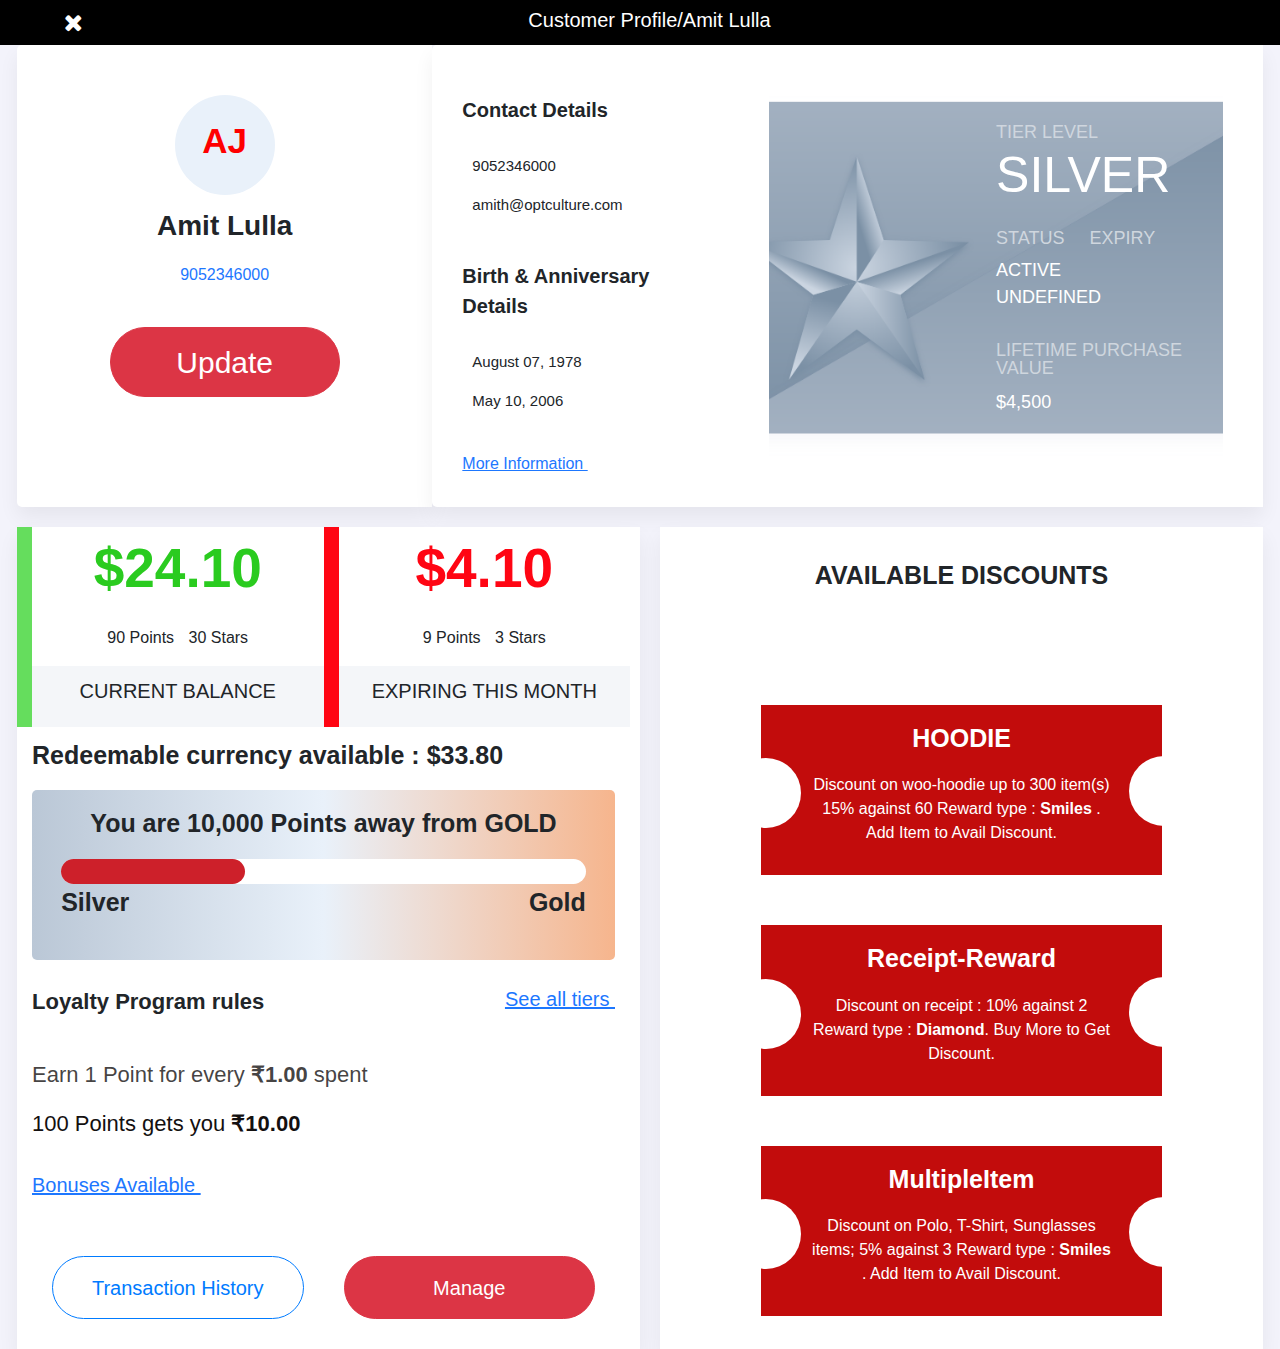
==== commit 90e11751: "final" ====
--- a/index.html
+++ b/index.html
@@ -7,6 +7,7 @@
   <link rel="stylesheet" href="https://maxcdn.bootstrapcdn.com/bootstrap/4.0.0/css/bootstrap.min.css" integrity="sha384-Gn5384xqQ1aoWXA+058RXPxPg6fy4IWvTNh0E263XmFcJlSAwiGgFAW/dAiS6JXm" crossorigin="anonymous">
   <link rel="stylesheet" href="https://cdnjs.cloudflare.com/ajax/libs/font-awesome/4.7.0/css/font-awesome.min.css">
   <link rel="stylesheet" href="style.css">
+  <script src="https://ajax.googleapis.com/ajax/libs/jquery/3.5.1/jquery.min.js"></script>
   <meta name="viewport" content="width=device-width, initial-scale=1, shrink-to-fit=no">
 </head>
 
@@ -31,7 +32,7 @@
       </div>
       <div class="contact-column col-lg-8">
         <div class="rr row">
-          <div class="contact-details col-lg-5">
+          <div class="contact-details col-lg-4">
             <p class="contact-heading">Contact Details</p>
             <p class="contact-phn"><img src="img/Icon awesome-phone-alt.svg" alt="">9052346000</p>
             <p class="contact-mail"><img src="img/Icon feather-mail.svg" alt="">amith@optculture.com</p>
@@ -40,8 +41,23 @@
             <p class="contact-anniversary-date"><img src="img/anniversary.svg" alt="">May 10, 2006</p>
             <p class="contact-more" data-toggle="modal" data-target=".bd-example-modal-lg">More Information <img src="img/Icon ionic-ios-arrow-round-forward.svg" alt=""></p>
           </div>
-          <div class="contact-teir-div col-lg-6">
-            <img src="img/Group 5.svg" alt="" class="contact-tier">
+          <div class="contact-teir-div col">
+            <div class="contact-teir-div-content">
+              <div class="aa" style="">
+                <p class="ab" style="">TIER LEVEL</p>
+                <p class="ac" style="">SILVER</p>
+              </div>
+              <div class="bb" style="">
+                <span class="ab"  style="">STATUS </span><span class="ab"> &nbsp &nbsp EXPIRY</span>
+              </div>
+              <div class="bc" style="">
+                <span class="ae" style="">ACTIVE </span><span class="ae"> &nbsp &nbsp UNDEFINED</span>
+              </div>
+              <div class="bd" style="">
+                <p class="ab">LIFETIME PURCHASE VALUE</p>
+                <p class="ae">$4,500</p>
+              </div>
+            </div>
           </div>
         </div>
       </div>
@@ -55,7 +71,7 @@
         <div class="yy row">
           <div class=" green-border col-lg-6">
             <p class="money-green">$24.10</p>
-            <p class="money-point"> <span style="padding-right:5px">90Points</span> <span style="padding-left:5px">30Stars</span> </p>
+            <p class="money-point"> <span style="padding-right:5px">90 Points</span> <span style="padding-left:5px">30 Stars</span> </p>
             <div class="money-current">
               <p>CURRENT BALANCE</p>
             </div>
@@ -63,7 +79,7 @@
           </div>
           <div class=" red-border col-lg-6">
             <p class="money-red">$4.10</p>
-            <p class="money-point"> <span style="padding-right:5px">9Points</span> <span style="padding-left:5px">3Stars</span> </p>
+            <p class="money-point"> <span style="padding-right:5px">9 Points</span> <span style="padding-left:5px">3 Stars</span> </p>
             <div class="money-current">
               <p>EXPIRING THIS MONTH</p>
             </div>
@@ -142,6 +158,7 @@
 
             </div>
             <p class="vouchers-img-content">Discount on Polo, T-Shirt, Sunglasses items; 5% against 3 Reward type :<strong> Smiles</strong> . Add Item to Avail Discount.</p>
+
           </div>
         </div>
       </div>
@@ -155,6 +172,7 @@
     <div class="modal-content">
 
       <div class="modal-body">
+        <p style="text-align:right;cursor:pointer" onclick="closeq()"><i class="fa fa-times fa-2x"></i></p>
         <p class="more-information">More Information :</p>
         <table class="modal-table">
           <tr>
@@ -195,11 +213,12 @@
 </div>
 
 
-<div class="modal fade bd-example-modal-lg1" tabindex="-1" role="dialog" aria-labelledby="myLargeModalLabel" aria-hidden="true">
+<div class="modal fade bd-example-modal-lg1 " id="closea" tabindex="-1" role="dialog" aria-labelledby="myLargeModalLabel" aria-hidden="true">
   <div class="modal-dialog  modal-dialog-centered bonus-dialog">
     <div class="modal-content">
 
       <div class="modal-body  bonus-modal">
+      <p style="text-align:right;cursor:pointer" onclick="closeq()"><i class="fa fa-times fa-2x"></i></p>
         <p class="bonuses-available-red">Bonuses Available</p>
         <table class="bonus-table">
           <tr>
@@ -231,11 +250,12 @@
 
 
 
-<div class="modal fade bd-example-modal-lg2" tabindex="-1" role="dialog" aria-labelledby="myLargeModalLabel" aria-hidden="true">
+<div class="modal fade bd-example-modal-lg2" id="transactiontotalmodal" tabindex="-1" role="dialog" aria-labelledby="myLargeModalLabel" aria-hidden="true">
   <div class="modal-dialog  modal-dialog-centered transaction-dialog">
     <div class="modal-content">
 
       <div class="modal-body  transaction-modal">
+        <p style="text-align:right;cursor:pointer" onclick="closeq()"><i class="fa fa-times fa-2x"></i></p>
         <p class="transaction-history-red">Transaction History</p>
         <table class="transaction-table">
           <tr class="transaction-table-black-background">
@@ -319,24 +339,123 @@
           </tbody>
         </table>
         <div class="transaction-button-modal">
-          <button type="button" class="btn btn-danger" data-toggle="modal" data-target=".bd-example-modal-lg3">Next Page</button>
-          <button type="button" class="btn btn-outline-primary" data-toggle="modal" data-target=".bd-example-modal-lg3">Previous Page</button>
-
-        </div>
-
-      </div>
-
-    </div>
-  </div>
-</div>
-
-
+          <button type="button" class="btn btn-danger" data-toggle="modal" data-target=".bd-example-modal-lg3" onclick="closeq()">Next Page</button>
+          <button type="button" class="btn btn-outline-primary" data-toggle="modal" data-target=".bd-example-modal-lg3" onclick="closeq()">Previous Page</button>
+
+        </div>
+
+      </div>
+
+    </div>
+  </div>
+</div>
+
+<div class="modal fade bd-example-modal-lg3" id="transactiontotalmodalsec" tabindex="-1" role="dialog" aria-labelledby="myLargeModalLabel" aria-hidden="true">
+  <div class="modal-dialog  modal-dialog-centered transaction-dialog">
+    <div class="modal-content">
+
+      <div class="modal-body  transaction-modal">
+        <p style="text-align:right;cursor:pointer" onclick="closeq()"><i class="fa fa-times fa-2x"></i></p>
+        <p class="transaction-history-red">Transaction History</p>
+        <table class="transaction-table">
+          <tr class="transaction-table-black-background">
+            <td>Date</td>
+            <td>Transaction</td>
+            <td> Loyalty Earned</td>
+            <td>Receipt No.</td>
+            <td></td>
+          </tr>
+          <tbody class="transaction-body">
+            <tr>
+              <td class="transaction-date">18 Nov 2020</td>
+              <td class="transaction-amount">$952.4</td>
+              <td class="transaction-point">202 Points 73.1 Currency</td>
+              <td class="transaction-no">110</td>
+              <td class="transaction-receipt">View Receipt</td>
+            </tr>
+            <tr>
+              <td class="transaction-date">18 Nov 2020</td>
+              <td class="transaction-amount">$952.4</td>
+              <td class="transaction-point">202 Points 73.1 Currency</td>
+              <td class="transaction-no">110</td>
+              <td class="transaction-receipt">View Receipt</td>
+            </tr>
+            <tr>
+              <td class="transaction-date">18 Nov 2020</td>
+              <td class="transaction-amount">$952.4</td>
+              <td class="transaction-point">202 Points 73.1 Currency</td>
+              <td class="transaction-no">110</td>
+              <td class="transaction-receipt">View Receipt</td>
+            </tr>
+            <tr>
+              <td class="transaction-date">18 Nov 2020</td>
+              <td class="transaction-amount">$952.4</td>
+              <td class="transaction-point">202 Points 73.1 Currency</td>
+              <td class="transaction-no">110</td>
+              <td class="transaction-receipt">View Receipt</td>
+            </tr>
+            <tr>
+              <td class="transaction-date">18 Nov 2020</td>
+              <td class="transaction-amount">$952.4</td>
+              <td class="transaction-point">202 Points 73.1 Currency</td>
+              <td class="transaction-no">110</td>
+              <td class="transaction-receipt">View Receipt</td>
+            </tr>
+            <tr>
+              <td class="transaction-date">18 Nov 2020</td>
+              <td class="transaction-amount">$952.4</td>
+              <td class="transaction-point">202 Points 73.1 Currency</td>
+              <td class="transaction-no">110</td>
+              <td class="transaction-receipt">View Receipt</td>
+            </tr>
+            <tr>
+              <td class="transaction-date">18 Nov 2020</td>
+              <td class="transaction-amount">$952.4</td>
+              <td class="transaction-point">202 Points 73.1 Currency</td>
+              <td class="transaction-no">110</td>
+              <td class="transaction-receipt">View Receipt</td>
+            </tr>
+            <tr>
+              <td class="transaction-date">18 Nov 2020</td>
+              <td class="transaction-amount">$952.4</td>
+              <td class="transaction-point">202 Points 73.1 Currency</td>
+              <td class="transaction-no">110</td>
+              <td class="transaction-receipt">View Receipt</td>
+            </tr>
+            <tr>
+              <td class="transaction-date">18 Nov 2020</td>
+              <td class="transaction-amount">$952.4</td>
+              <td class="transaction-point">202 Points 73.1 Currency</td>
+              <td class="transaction-no">110</td>
+              <td class="transaction-receipt">View Receipt</td>
+            </tr>
+            <tr>
+              <td class="transaction-date">18 Nov 2020</td>
+              <td class="transaction-amount">$952.4</td>
+              <td class="transaction-point">202 Points 73.1 Currency</td>
+              <td class="transaction-no">110</td>
+              <td class="transaction-receipt">View Receipt</td>
+            </tr>
+          </tbody>
+        </table>
+        <div class="transaction-button-modal">
+          <button type="button" class="btn btn-danger" data-toggle="modal" data-target=".bd-example-modal-lg2" onclick="closeq()">Next Page</button>
+          <button type="button" class="btn btn-outline-primary" data-toggle="modal" data-target=".bd-example-modal-lg2" onclick="closeq()">Previous Page</button>
+
+        </div>
+
+      </div>
+
+    </div>
+  </div>
+</div>
 
 <div class="modal fade bd-example-modal-lg4" tabindex="-1" role="dialog" aria-labelledby="myLargeModalLabel" aria-hidden="true">
   <div class="modal-dialog  modal-dialog-centered teir-dialog">
     <div class="modal-content">
 
       <div class="modal-body  teir-modal">
+        <p style="text-align:right;cursor:pointer" onclick="closeq()"><i class="fa fa-times fa-2x"></i></p>
         <table class="teir-table">
           <tr class="teir-table-black-background">
             <td>Privilege Teir</td>
@@ -380,7 +499,7 @@
 
 
 
-<div class="modal fade bd-example-modal-lg5" tabindex="-1" role="dialog" aria-labelledby="myLargeModalLabel" aria-hidden="true">
+<div class="modal fade bd-example-modal-lg5" id="update-modal" tabindex="-1" role="dialog" aria-labelledby="myLargeModalLabel" aria-hidden="true">
   <div class="modal-dialog  modal-dialog-centered form-dialog">
     <div class="modal-content">
 
@@ -454,7 +573,7 @@
 </div>
 <p class="modal-form-bottom-p">Member Since :Jule 12,2017</p>
 <div class="modal-form-button">
-<button type="button" class="btn btn-outline-primary">Cancel</button>
+<button type="button" class="btn btn-outline-primary" onclick="cancel()">Cancel</button>
 <button type="button" class="btn btn-danger">Save</button>
 
 </div>
@@ -464,9 +583,23 @@
     </div>
   </div>
 </div>
+
+  <script type="text/javascript">
+    
+    function cancel(){
+      document.getElementById("update-modal").classList.remove("show");
+      $('.modal-backdrop').remove();
+    }
+    function closeq(){
+      $('.modal').modal('hide');
+    }
+  </script>
+
   <script src="https://code.jquery.com/jquery-3.2.1.slim.min.js" integrity="sha384-KJ3o2DKtIkvYIK3UENzmM7KCkRr/rE9/Qpg6aAZGJwFDMVNA/GpGFF93hXpG5KkN" crossorigin="anonymous"></script>
   <script src="https://cdnjs.cloudflare.com/ajax/libs/popper.js/1.12.9/umd/popper.min.js" integrity="sha384-ApNbgh9B+Y1QKtv3Rn7W3mgPxhU9K/ScQsAP7hUibX39j7fakFPskvXusvfa0b4Q" crossorigin="anonymous"></script>
   <script src="https://maxcdn.bootstrapcdn.com/bootstrap/4.0.0/js/bootstrap.min.js" integrity="sha384-JZR6Spejh4U02d8jOt6vLEHfe/JQGiRRSQQxSfFWpi1MquVdAyjUar5+76PVCmYl" crossorigin="anonymous"></script>
+
+
 </body>
 
 </html>
--- a/style.css
+++ b/style.css
@@ -1,3 +1,6 @@
+body{
+  background-color: #f3f3fb;
+}
 @media (min-width:584px){
 
   body{
@@ -46,7 +49,7 @@
     padding-top: 10px;
   }
   .profile-no{
-    color: blue;
+    color: #1D77FF;
     text-align: center;
   }
   .powered{
@@ -134,7 +137,7 @@
     padding:0px 10px 0px 10px;
   }
   .contact-more{
-    color: blue;
+    color: #1D77FF;
     margin-top: 40px;
     text-decoration: underline;
     cursor: pointer;
@@ -142,9 +145,46 @@
   .contact-more img{
     width: 15px;
   }
-  .contact-tier{
-    width: 100%;
-    margin-top: 60px;
+  .contact-teir-div{
+    background-image: url('img/Group 31@2x.png');
+    background-repeat: no-repeat;
+    background-size: cover;
+    background-position: center;
+    margin: 40px;
+    padding: 40px;
+  }
+  .contact-teir-div-content{
+    width: 50%;
+    float: right;
+  }
+  .aa{
+    line-height:0.8;
+  }
+  .ab{
+    font-size:18px;
+    font-weight:500;
+    color:#CFD6DE;
+  }
+  .ac{
+    font-size:50px;
+    font-weight:500;
+    color:white;
+  }
+  .ae{
+    font-size:18px;
+    font-weight:500;
+    color:white;
+  }
+
+  .bb{
+    margin-top:30px;
+  }
+  .bc{
+    padding-top:5px;
+  }
+  .bd{
+    margin-top:30px;
+    line-height:1;
   }
   .third-section{
     width: 100%;
@@ -320,7 +360,6 @@
   }
   .vouchers-img-content{
     width: 75%;
-    height: 110px;
     margin: auto;
     padding-bottom: 30px;
   }
@@ -424,7 +463,7 @@
     font-weight: 500;
   }
   .transaction-receipt{
-    color: blue;
+    color: #1D77FF;
     cursor: pointer;
     text-decoration: underline;
     font-weight: 500;
@@ -587,7 +626,7 @@
       padding-top: 10px;
     }
     .profile-no{
-      color: blue;
+      color: #1D77FF;
       text-align: center;
     }
     .powered{
@@ -675,7 +714,7 @@
       padding:0px 10px 0px 10px;
     }
     .contact-more{
-      color: blue;
+      color: #1D77FF;
       margin-top: 40px;
       text-decoration: underline;
       cursor: pointer;
@@ -683,9 +722,46 @@
     .contact-more img{
       width: 15px;
     }
-    .contact-tier{
-      width: 100%;
-      margin-top: 60px;
+
+
+    .contact-teir-div{
+      background-image: url('img/Group 31@2x.png');
+      background-size: cover;
+      background-repeat: no-repeat;
+      background-position: center;
+    }
+    .contact-teir-div-content{
+      width: 50%;
+      float: right;
+    }
+    .aa{
+      line-height:0.8;
+      margin-top: 15px;
+    }
+    .ab{
+      font-size:15px;
+      font-weight:500;
+      color:#CFD6DE;
+    }
+    .ac{
+      font-size:25px;
+      font-weight:500;
+      color:white;
+    }
+    .ae{
+      font-size:15px;
+      font-weight:500;
+      color:white;
+    }
+    .bb{
+      margin-top:10px;
+    }
+    .bc{
+      padding-top:5px;
+    }
+    .bd{
+      margin-top:10px;
+      line-height:1;
     }
     .third-section{
       width: 100%;
@@ -826,7 +902,7 @@
       box-shadow: 0px 10px 20px #0000000F;
       background-color: white;
       margin-top: 20px;
-      margin-left: 10px;
+      margin-left: 0px;
       padding-bottom: 50px;
     }
     .discounts{
@@ -963,7 +1039,7 @@
         font-weight: 500;
       }
       .transaction-receipt{
-        color: blue;
+        color: #1D77FF;
         cursor: pointer;
         text-decoration: underline;
         font-weight: 500;
@@ -1076,3 +1152,49 @@
         margin-top: 30px;
       }
 }
+@media (max-width:1255px) and (min-width:990px) {
+
+  .aa{
+    line-height:0.8;
+    margin-top: 15px;
+  }
+  .ab{
+    font-size:15px;
+    font-weight:500;
+    color:#CFD6DE;
+  }
+  .ac{
+    font-size:25px;
+    font-weight:500;
+    color:white;
+  }
+  .ae{
+    font-size:15px;
+    font-weight:500;
+    color:white;
+  }
+  .bb{
+    margin-top:10px;
+  }
+  .bc{
+    padding-top:5px;
+  }
+  .bd{
+    margin-top:10px;
+    line-height:1;
+  }
+
+  .contact-teir-div-content{
+    width: 60%;
+    float: right;
+  }
+  .contact-teir-div{
+    background-image: url('img/Group 31@2x.png');
+    background-size: cover;
+    background-repeat: no-repeat;
+    background-position: center;
+  }
+}
+.modal{
+  overflow-y: auto;
+}
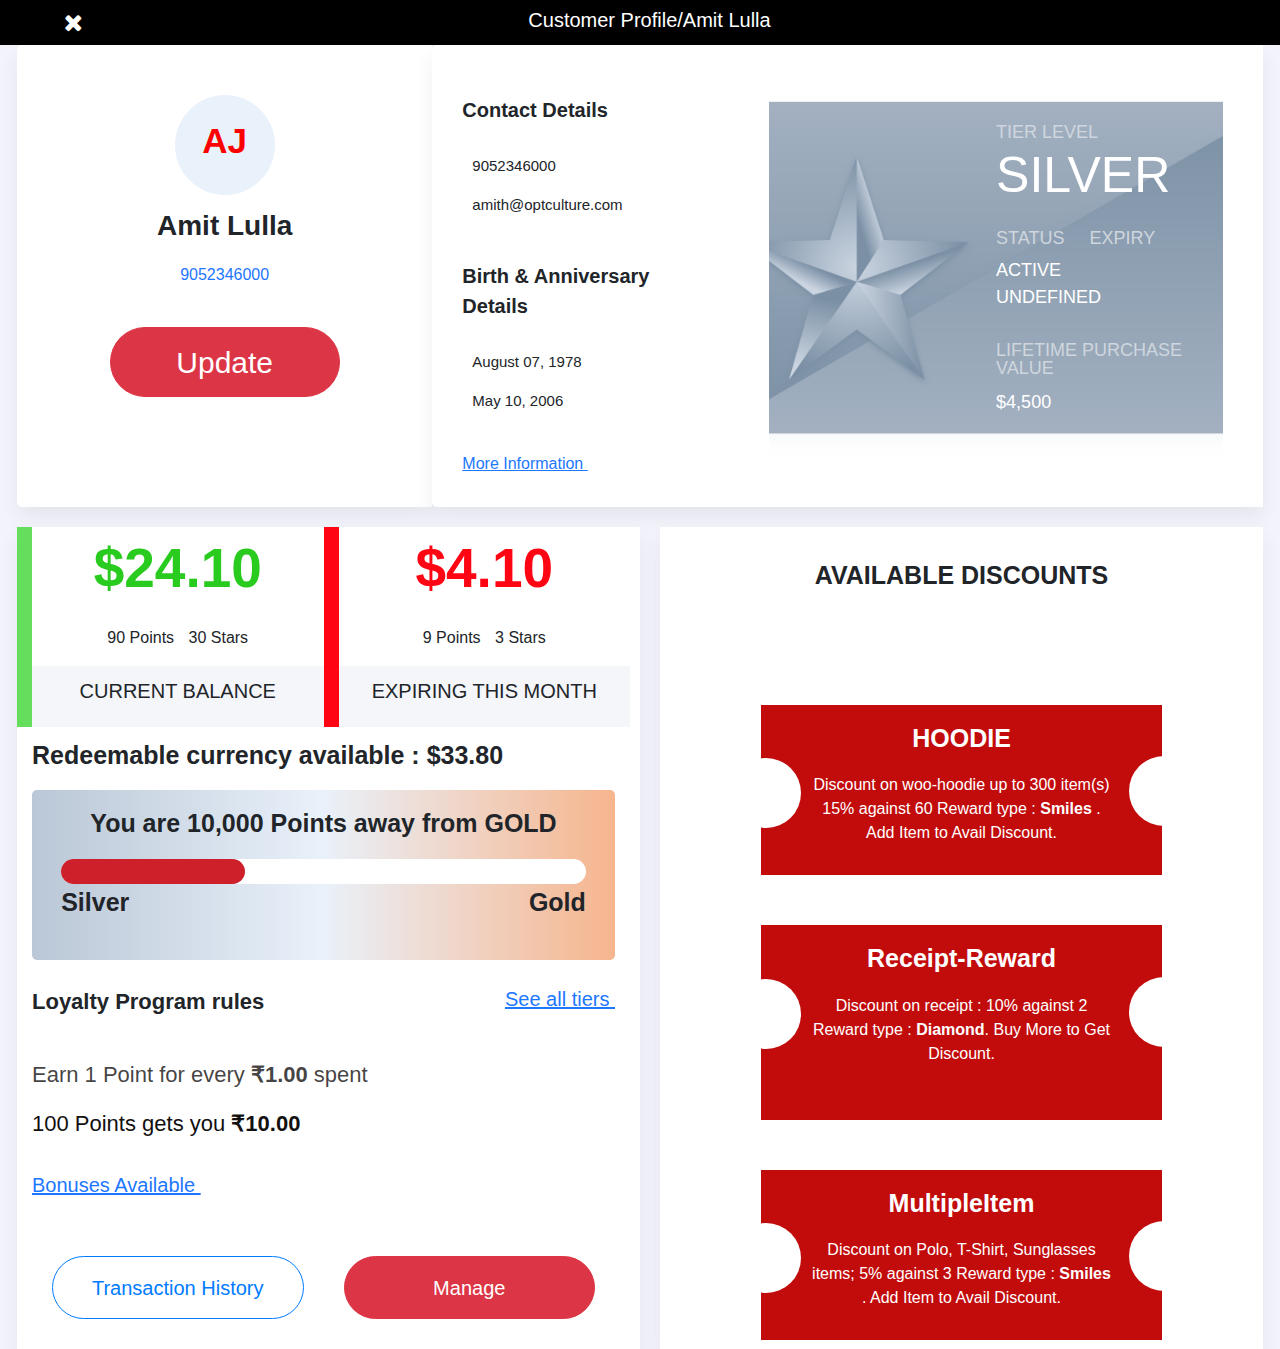
==== commit 68be340c: "Update index.html" ====
--- a/index.html
+++ b/index.html
@@ -147,6 +147,7 @@
 
           </div>
           <p class="vouchers-img-content">Discount on receipt : 10% against 2 Reward type :<strong> Diamond</strong>. Buy More to Get Discount.</p>
+            <br>
         </div>
           <div class="vouchers-img">
             <p class="vouchers-img-heading">MultipleItem</p>
@@ -585,7 +586,7 @@
 </div>
 
   <script type="text/javascript">
-    
+
     function cancel(){
       document.getElementById("update-modal").classList.remove("show");
       $('.modal-backdrop').remove();
